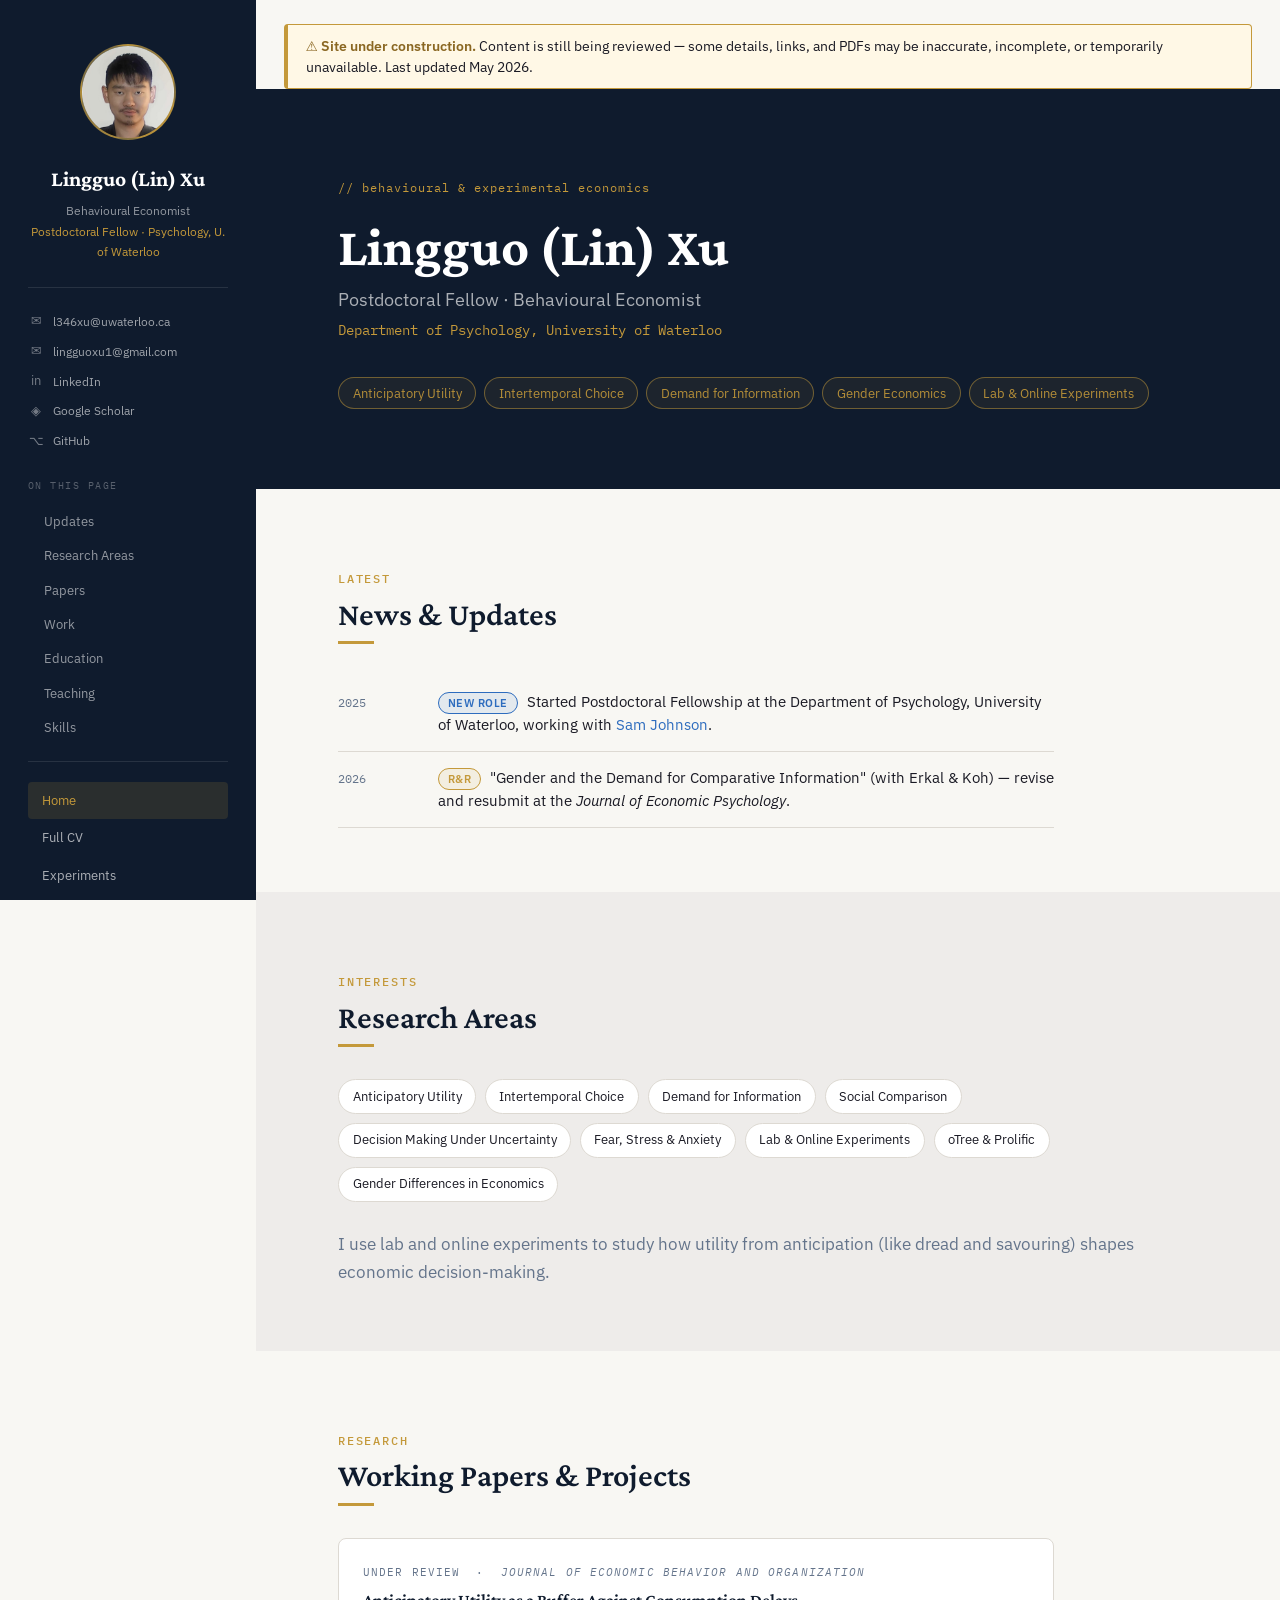
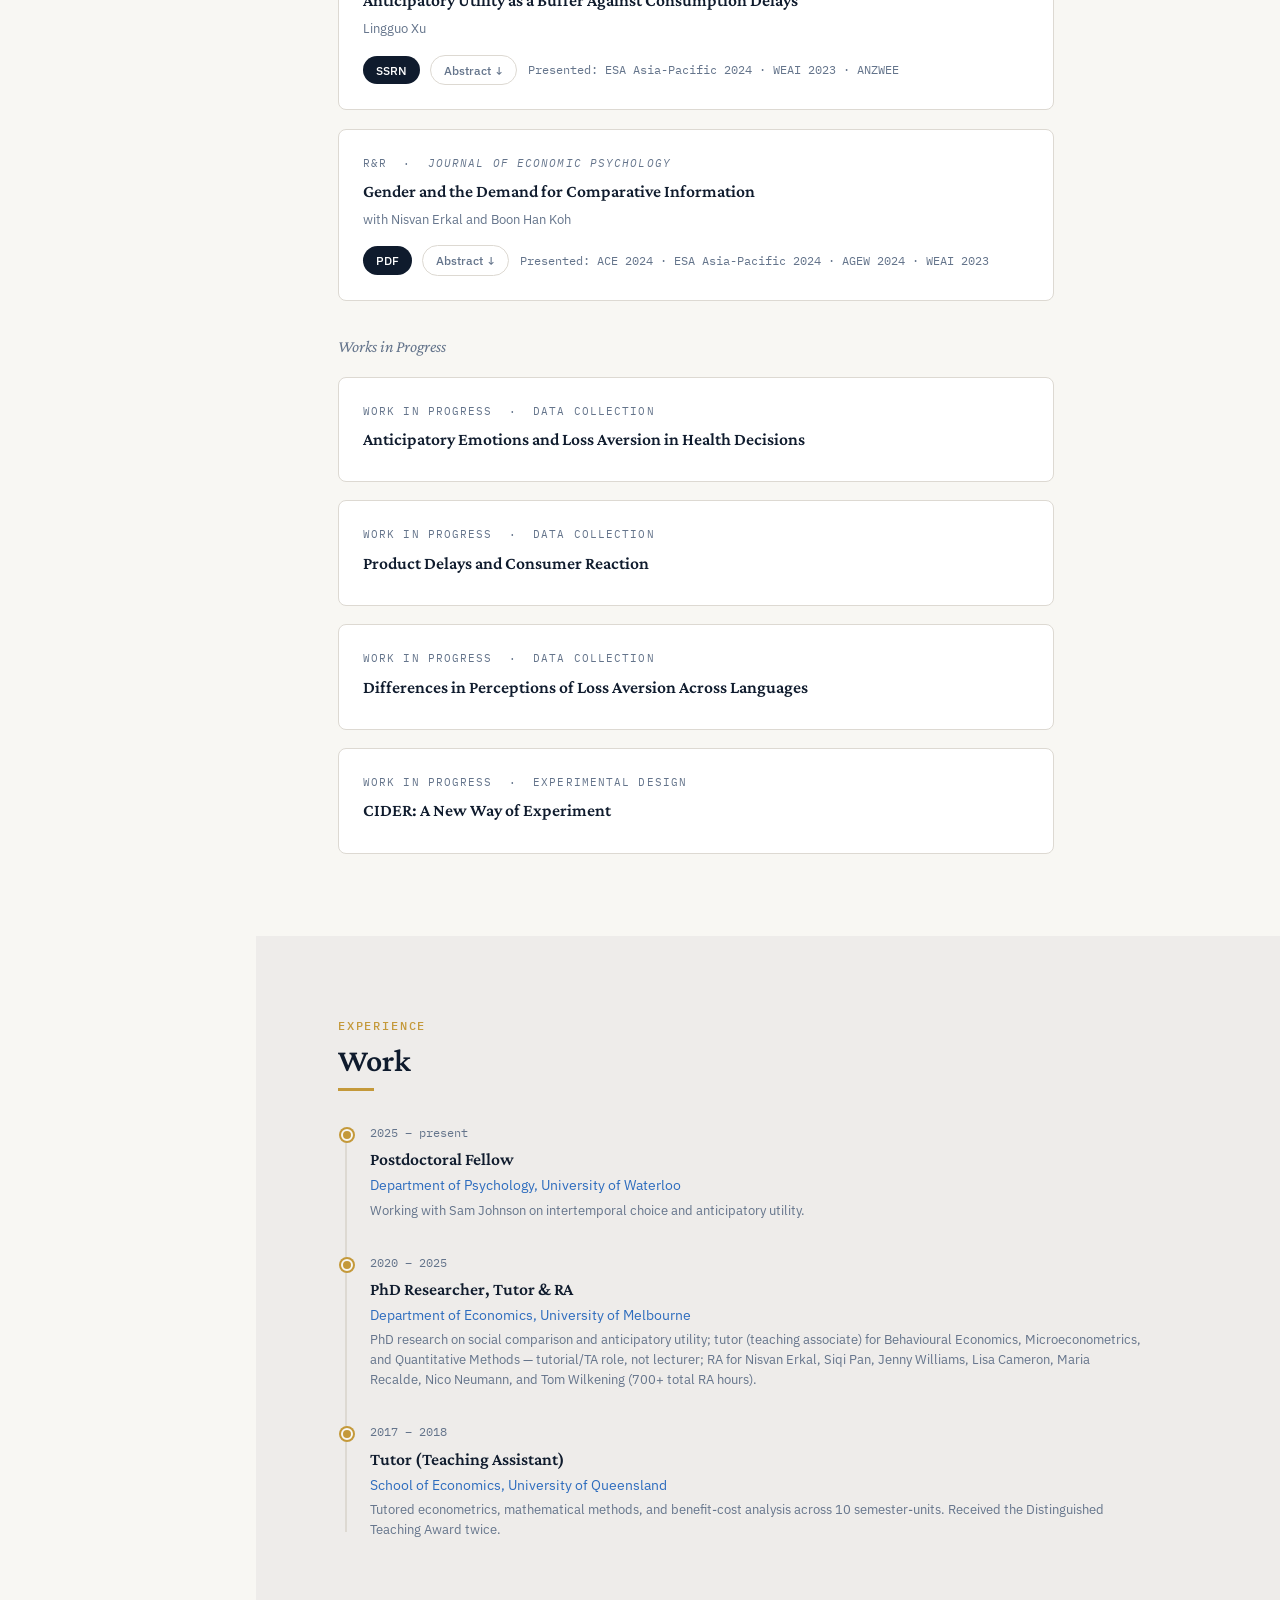
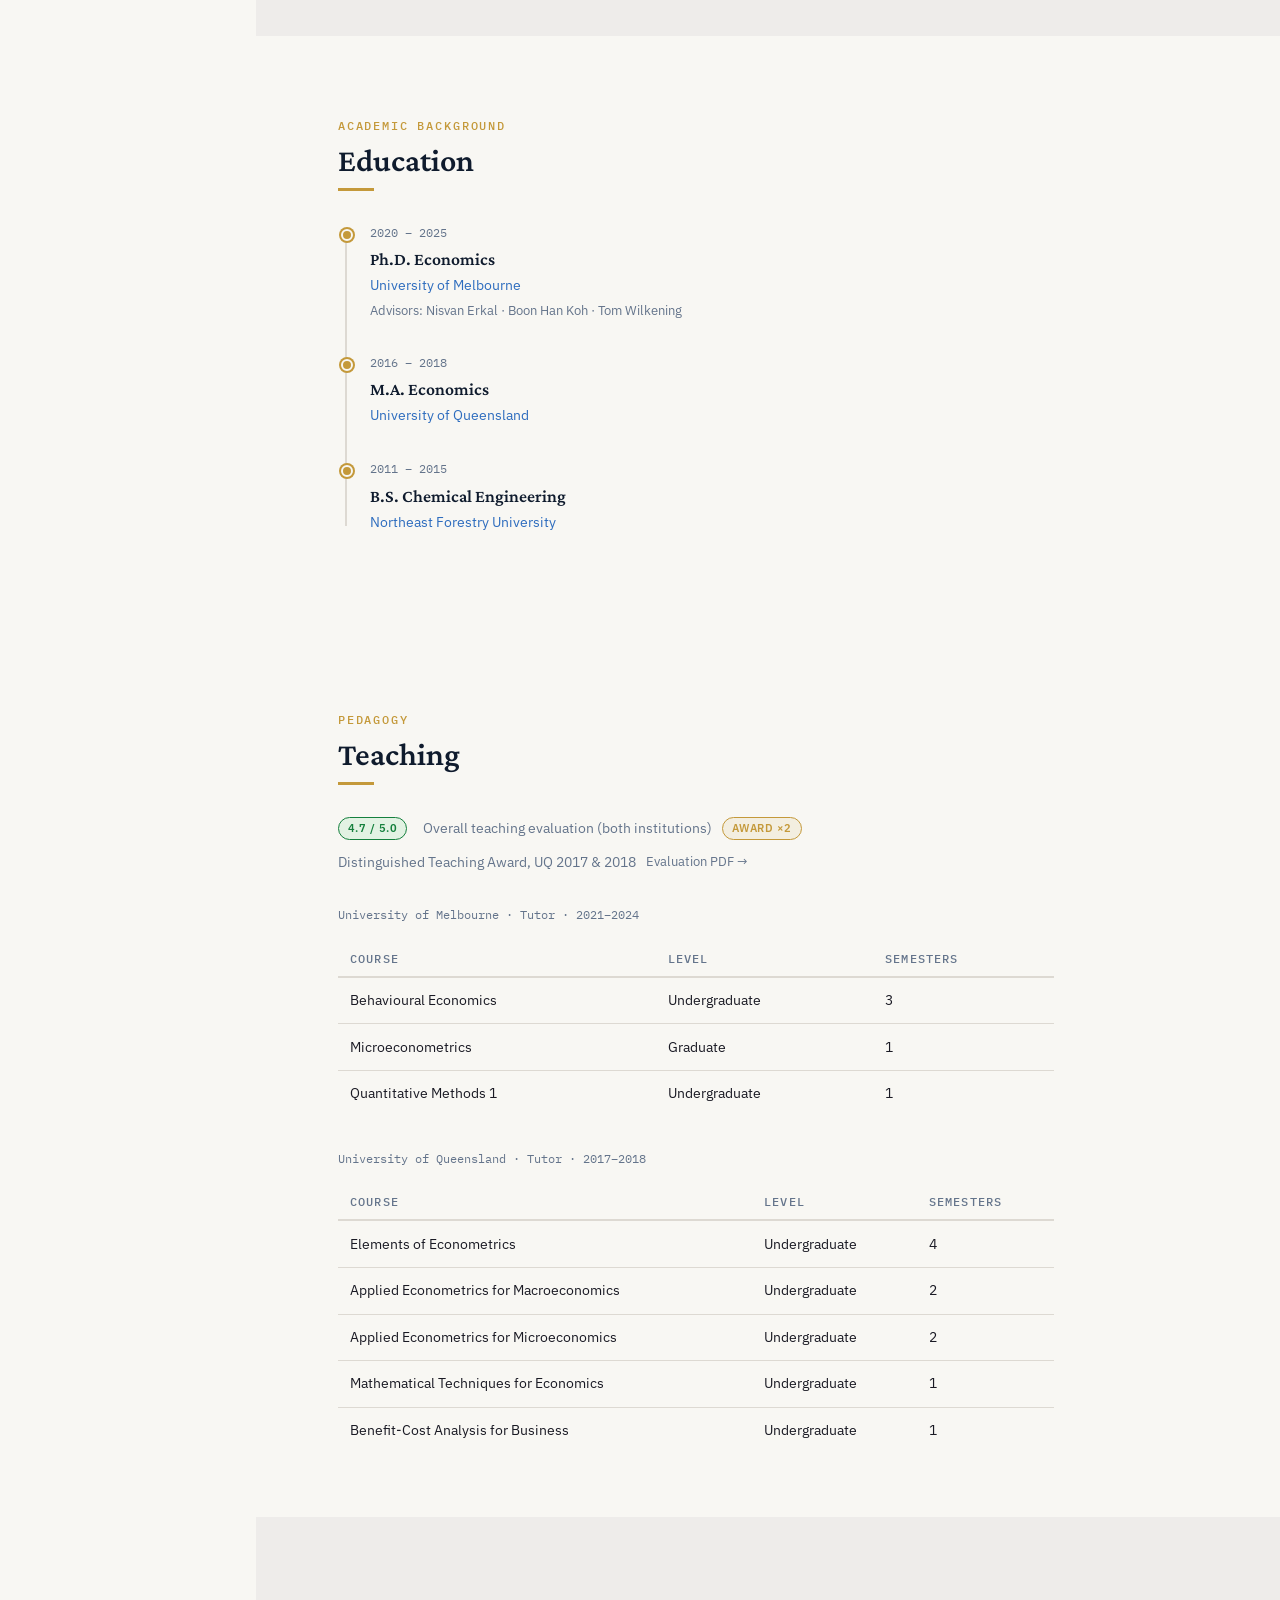
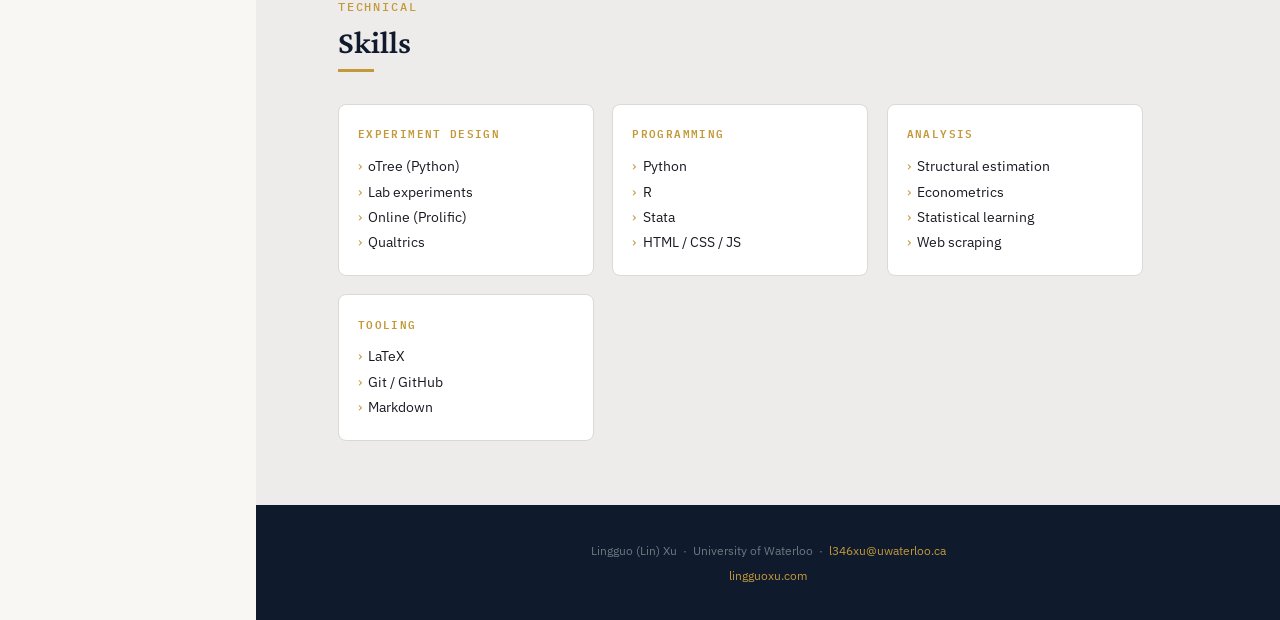
==== index.html @ 8d0b6793 "Add "Presented:" prefix to Gender paper venue list Matches the JMP paper-card formatting; before thi" ====
<!DOCTYPE html>
<html lang="en">
<head>
  <meta charset="UTF-8">
  <meta name="viewport" content="width=device-width, initial-scale=1.0">
  <title>Lingguo (Lin) Xu — Economist</title>
  <meta name="description" content="Lingguo (Lin) Xu — Postdoctoral Fellow in Psychology at the University of Waterloo. Behavioural and experimental economist studying anticipatory utility, intertemporal choice, and decision-making.">
  <link rel="canonical" href="https://www.lingguoxu.com/">
  <meta property="og:type" content="website">
  <meta property="og:title" content="Lingguo (Lin) Xu — Behavioural Economist">
  <meta property="og:description" content="Postdoctoral Fellow in Psychology at the University of Waterloo. Behavioural and experimental economist studying anticipatory utility, intertemporal choice, and decision-making.">
  <meta property="og:url" content="https://www.lingguoxu.com/">
  <meta name="twitter:card" content="summary">
  <link rel="preconnect" href="https://fonts.googleapis.com">
  <link rel="preconnect" href="https://fonts.gstatic.com" crossorigin>
  <link href="https://fonts.googleapis.com/css2?family=Crimson+Pro:ital,wght@0,300;0,400;0,600;0,700;1,400;1,600&family=IBM+Plex+Sans:wght@300;400;500;600&family=IBM+Plex+Mono:wght@400;500&display=swap" rel="stylesheet">
  <link rel="stylesheet" href="styles.css">
</head>
<body>
<div class="site-wrap">

  <!-- ══ SIDEBAR ══════════════════════════════════════════ -->
  <aside class="sidebar">
    <img class="profile-avatar" src="portrait.jpg" alt="Lingguo Xu portrait">
    <div class="sb-name">Lingguo (Lin) Xu</div>
    <div class="sb-role">Behavioural Economist</div>
    <div class="sb-inst">Postdoctoral Fellow · Psychology, U. of Waterloo</div>
    <hr class="sb-divider">

    <div class="sb-contact">
      <a href="mailto:l346xu@uwaterloo.ca">
        <span class="ic">✉</span> l346xu@uwaterloo.ca
      </a>
      <a href="mailto:lingguoxu1@gmail.com">
        <span class="ic">✉</span> lingguoxu1@gmail.com
      </a>
      <a href="https://www.linkedin.com/in/lingguo-xu-338341319/" target="_blank" rel="noopener">
        <span class="ic">in</span> LinkedIn
      </a>
      <a href="https://scholar.google.com/citations?user=tV9M6PUAAAAJ&amp;hl=en" target="_blank" rel="noopener">
        <span class="ic">◈</span> Google Scholar
      </a>
      <a href="https://github.com/LingguoXu" target="_blank" rel="noopener">
        <span class="ic">⌥</span> GitHub
      </a>
    </div>

    <div class="sb-nav-label">On this page</div>
    <ul class="sb-nav">
      <li><a href="#news">Updates</a></li>
      <li><a href="#research">Research Areas</a></li>
      <li><a href="#projects">Papers</a></li>
      <li><a href="#work">Work</a></li>
      <li><a href="#education">Education</a></li>
      <li><a href="#teaching">Teaching</a></li>
      <li><a href="#skills">Skills</a></li>
    </ul>

    <div class="sb-spacer"></div>

    <ul class="sb-pages">
      <li><a href="index.html" class="active">Home</a></li>
      <li><a href="cv.html">Full CV</a></li>
      <li><a href="experiments.html">Experiments</a></li>
    </ul>
  </aside>

  <!-- ══ MAIN ═════════════════════════════════════════════ -->
  <main class="main">

    <div class="construction-banner">
      <strong>⚠ Site under construction.</strong> Content is still being reviewed — some details, links, and PDFs may be inaccurate, incomplete, or temporarily unavailable. Last updated May 2026.
    </div>

    <!-- ── Hero ──────────────────────────────────────────── -->
    <section class="hero" id="hero">
      <p class="hero-eyebrow">// behavioural &amp; experimental economics</p>
      <h1>Lingguo (Lin) Xu</h1>
      <p class="hero-sub">Postdoctoral Fellow · Behavioural Economist</p>
      <p class="hero-inst">Department of Psychology, University of Waterloo</p>
      <div class="tag-row">
        <span class="tag">Anticipatory Utility</span>
        <span class="tag">Intertemporal Choice</span>
        <span class="tag">Demand for Information</span>
        <span class="tag">Gender Economics</span>
        <span class="tag">Lab &amp; Online Experiments</span>
      </div>
    </section>


    <!-- ── News ──────────────────────────────────────────── -->
    <section class="sec" id="news">
      <p class="sec-label">Latest</p>
      <h2 class="sec-heading">News &amp; Updates</h2>
      <ul class="news-list">
        <li class="news-item">
          <span class="news-date">2025</span>
          <span class="news-body">
            <span class="badge badge-blue">New role</span>
            Started Postdoctoral Fellowship at the Department of Psychology, University of Waterloo, working with <a href="https://uwaterloo.ca/psychology/profiles/sam-johnson" target="_blank" rel="noopener">Sam Johnson</a>.
          </span>
        </li>
        <li class="news-item">
          <span class="news-date">2026</span>
          <span class="news-body">
            <span class="badge badge-amber">R&amp;R</span>
            "Gender and the Demand for Comparative Information" (with Erkal &amp; Koh) — revise and resubmit at the <em>Journal of Economic Psychology</em>.
          </span>
        </li>
      </ul>
    </section>

    <!-- ── Research Areas ────────────────────────────────── -->
    <section class="sec alt-bg" id="research">
      <div class="sec-inner">
        <p class="sec-label">Interests</p>
        <h2 class="sec-heading">Research Areas</h2>
        <div class="rtags">
          <span class="rtag">Anticipatory Utility</span>
          <span class="rtag">Intertemporal Choice</span>
          <span class="rtag">Demand for Information</span>
          <span class="rtag">Social Comparison</span>
          <span class="rtag">Decision Making Under Uncertainty</span>
          <span class="rtag">Fear, Stress &amp; Anxiety</span>
          <span class="rtag">Lab &amp; Online Experiments</span>
          <span class="rtag">oTree &amp; Prolific</span>
          <span class="rtag">Gender Differences in Economics</span>
        </div>
        <p class="lead">
          I use lab and online experiments to study how utility from anticipation (like dread and savouring) shapes economic decision-making.
        </p>
      </div>
    </section>

    <!-- ── Papers ────────────────────────────────────────── -->
    <section class="sec" id="projects">
      <p class="sec-label">Research</p>
      <h2 class="sec-heading">Working Papers &amp; Projects</h2>

      <!-- Anticipatory Utility paper -->
      <div class="paper-card">
        <p class="paper-meta">Under review &nbsp;·&nbsp; <em>Journal of Economic Behavior and Organization</em></p>
        <h3 class="paper-title">Anticipatory Utility as a Buffer Against Consumption Delays</h3>
        <p class="paper-authors">Lingguo Xu</p>
        <div class="link-row">
          <a href="https://papers.ssrn.com/sol3/papers.cfm?abstract_id=5821582" target="_blank" rel="noopener" class="lnk lnk-pdf">SSRN</a>
          <a class="lnk lnk-ghost" onclick="toggleAbstract(this)" role="button" tabindex="0">Abstract ↓</a>
          <span class="muted mono" style="font-size:.72rem;">Presented: ESA Asia-Pacific 2024 · WEAI 2023 · ANZWEE</span>
        </div>
        <div class="paper-abstract">
          This paper examines anticipatory utility and its impact on delayed consumption. Conventional economic models typically assume that utility is experienced only at the moment of consumption, but certain experiences can evoke strong anticipatory feelings that shape utility well before the event occurs. Using a laboratory experiment, we investigate how exogenously imposed delays influence individuals' valuation of a "utility event" and whether utility derived from anticipation moderates this effect. Participants engage in a gold mining game, waiting for a gold nugget to be revealed, and are randomly assigned to either a delay or no-delay treatment. Anticipation is measured primarily through participants' willingness to pay for early information, with additional measures — the frequency of checking the mining status and self-reported excitement levels — as robustness checks. The results show that delays generally reduce the valuation of the gold nugget, but this effect is concentrated among low-anticipation individuals. High-anticipation participants exhibit little to no change in valuation, suggesting that anticipatory utility buffers against the negative effects of delays.
        </div>
      </div>

      <!-- Gender paper -->
      <div class="paper-card">
        <p class="paper-meta">R&amp;R &nbsp;·&nbsp; <em>Journal of Economic Psychology</em></p>
        <h3 class="paper-title">Gender and the Demand for Comparative Information</h3>
        <p class="paper-authors">with Nisvan Erkal and Boon Han Koh</p>
        <div class="link-row">
          <a href="#" class="lnk lnk-pdf">PDF</a>
          <a class="lnk lnk-ghost" onclick="toggleAbstract(this)" role="button" tabindex="0">Abstract ↓</a>
          <span class="muted mono" style="font-size:.72rem;">Presented: ACE 2024 · ESA Asia-Pacific 2024 · AGEW 2024 · WEAI 2023</span>
        </div>
        <div class="paper-abstract">
          Self-assessment is important for decision making in education and career choice. An important source of information in self-assessment is social comparison. While some individuals may use this type of information to learn about their comparative advantage and set goals for the future, others may avoid any such information altogether to preserve their ego and self-esteem. In this paper, we evaluate whether men and women differ in their demand for social comparison information in two different environments — where such information may either have or not have instrumental value. When comparative information is non-instrumental, we find that women, especially those who believe themselves to be average performers, avoid upward comparative information. In contrast, when faced with the prospect of doing the task again, women are more likely to seek upward comparative information than men, driven by those who believe themselves to be average performers.
        </div>
      </div>

      <p class="wip-section">Works in Progress</p>

      <div class="paper-card">
        <p class="paper-meta">Work in Progress &nbsp;·&nbsp; Data collection</p>
        <h3 class="paper-title">Anticipatory Emotions and Loss Aversion in Health Decisions</h3>
      </div>

      <div class="paper-card">
        <p class="paper-meta">Work in Progress &nbsp;·&nbsp; Data collection</p>
        <h3 class="paper-title">Product Delays and Consumer Reaction</h3>
      </div>

      <div class="paper-card">
        <p class="paper-meta">Work in Progress &nbsp;·&nbsp; Data collection</p>
        <h3 class="paper-title">Differences in Perceptions of Loss Aversion Across Languages</h3>
      </div>

      <div class="paper-card">
        <p class="paper-meta">Work in Progress &nbsp;·&nbsp; Experimental design</p>
        <h3 class="paper-title">CIDER: A New Way of Experiment</h3>
      </div>
    </section>

    <!-- ── Work ──────────────────────────────────────────── -->
    <section class="sec alt-bg" id="work">
      <div class="sec-inner">
        <p class="sec-label">Experience</p>
        <h2 class="sec-heading">Work</h2>
        <div class="timeline">
          <div class="tl-item">
            <p class="tl-year">2025 – present</p>
            <p class="tl-title">Postdoctoral Fellow</p>
            <p class="tl-org">Department of Psychology, University of Waterloo</p>
            <p class="tl-detail">Working with Sam Johnson on intertemporal choice and anticipatory utility.</p>
          </div>
          <div class="tl-item">
            <p class="tl-year">2020 – 2025</p>
            <p class="tl-title">PhD Researcher, Tutor &amp; RA</p>
            <p class="tl-org">Department of Economics, University of Melbourne</p>
            <p class="tl-detail">PhD research on social comparison and anticipatory utility; tutor (teaching associate) for Behavioural Economics, Microeconometrics, and Quantitative Methods — tutorial/TA role, not lecturer; RA for Nisvan Erkal, Siqi Pan, Jenny Williams, Lisa Cameron, Maria Recalde, Nico Neumann, and Tom Wilkening (700+ total RA hours).</p>
          </div>
          <div class="tl-item">
            <p class="tl-year">2017 – 2018</p>
            <p class="tl-title">Tutor (Teaching Assistant)</p>
            <p class="tl-org">School of Economics, University of Queensland</p>
            <p class="tl-detail">Tutored econometrics, mathematical methods, and benefit-cost analysis across 10 semester-units. Received the Distinguished Teaching Award twice.</p>
          </div>
        </div>
      </div>
    </section>

    <!-- ── Education ─────────────────────────────────────── -->
    <section class="sec" id="education">
      <p class="sec-label">Academic Background</p>
      <h2 class="sec-heading">Education</h2>
      <div class="timeline">
        <div class="tl-item">
          <p class="tl-year">2020 – 2025</p>
          <p class="tl-title">Ph.D. Economics</p>
          <p class="tl-org">University of Melbourne</p>
          <p class="tl-detail">Advisors: Nisvan Erkal · Boon Han Koh · Tom Wilkening</p>
        </div>
        <div class="tl-item">
          <p class="tl-year">2016 – 2018</p>
          <p class="tl-title">M.A. Economics</p>
          <p class="tl-org">University of Queensland</p>
        </div>
        <div class="tl-item">
          <p class="tl-year">2011 – 2015</p>
          <p class="tl-title">B.S. Chemical Engineering</p>
          <p class="tl-org">Northeast Forestry University</p>
        </div>
      </div>
    </section>

    <!-- ── Teaching ───────────────────────────────────────── -->
    <section class="sec" id="teaching">
      <p class="sec-label">Pedagogy</p>
      <h2 class="sec-heading">Teaching</h2>

      <div class="link-row mb2">
        <span class="badge badge-green">4.7 / 5.0</span>
        <span class="muted" style="font-size:.85rem;">Overall teaching evaluation (both institutions)</span>
        <span class="badge badge-amber">Award ×2</span>
        <span class="muted" style="font-size:.85rem;">Distinguished Teaching Award, UQ 2017 &amp; 2018</span>
        <a href="cv.html#teaching" class="muted" style="font-size:.82rem;">Evaluation PDF →</a>
      </div>

      <p class="t-sub-head">University of Melbourne · Tutor · 2021–2024</p>
      <table class="t-table mb2">
        <thead>
          <tr><th>Course</th><th>Level</th><th>Semesters</th></tr>
        </thead>
        <tbody>
          <tr><td>Behavioural Economics</td><td>Undergraduate</td><td>3</td></tr>
          <tr><td>Microeconometrics</td><td>Graduate</td><td>1</td></tr>
          <tr><td>Quantitative Methods 1</td><td>Undergraduate</td><td>1</td></tr>
        </tbody>
      </table>

      <p class="t-sub-head">University of Queensland · Tutor · 2017–2018</p>
      <table class="t-table">
        <thead>
          <tr><th>Course</th><th>Level</th><th>Semesters</th></tr>
        </thead>
        <tbody>
          <tr><td>Elements of Econometrics</td><td>Undergraduate</td><td>4</td></tr>
          <tr><td>Applied Econometrics for Macroeconomics</td><td>Undergraduate</td><td>2</td></tr>
          <tr><td>Applied Econometrics for Microeconomics</td><td>Undergraduate</td><td>2</td></tr>
          <tr><td>Mathematical Techniques for Economics</td><td>Undergraduate</td><td>1</td></tr>
          <tr><td>Benefit-Cost Analysis for Business</td><td>Undergraduate</td><td>1</td></tr>
        </tbody>
      </table>
    </section>

    <!-- ── Skills ────────────────────────────────────────── -->
    <section class="sec alt-bg" id="skills">
      <div class="sec-inner">
        <p class="sec-label">Technical</p>
        <h2 class="sec-heading">Skills</h2>
        <div class="skills-grid">
          <div class="skill-box">
            <p class="skill-box-label">Experiment Design</p>
            <ul class="skill-list">
              <li>oTree (Python)</li>
              <li>Lab experiments</li>
              <li>Online (Prolific)</li>
              <li>Qualtrics</li>
            </ul>
          </div>
          <div class="skill-box">
            <p class="skill-box-label">Programming</p>
            <ul class="skill-list">
              <li>Python</li>
              <li>R</li>
              <li>Stata</li>
              <li>HTML / CSS / JS</li>
            </ul>
          </div>
          <div class="skill-box">
            <p class="skill-box-label">Analysis</p>
            <ul class="skill-list">
              <li>Structural estimation</li>
              <li>Econometrics</li>
              <li>Statistical learning</li>
              <li>Web scraping</li>
            </ul>
          </div>
          <div class="skill-box">
            <p class="skill-box-label">Tooling</p>
            <ul class="skill-list">
              <li>LaTeX</li>
              <li>Git / GitHub</li>
              <li>Markdown</li>
            </ul>
          </div>
        </div>
      </div>
    </section>

  </main>
</div>

<!-- ── Footer ─────────────────────────────────────────────── -->
<footer class="site-footer">
  <p>Lingguo (Lin) Xu &nbsp;·&nbsp; University of Waterloo &nbsp;·&nbsp;
     <a href="mailto:l346xu@uwaterloo.ca">l346xu@uwaterloo.ca</a></p>
  <p style="margin-top:.35rem;font-size:.72rem;">
    <a href="https://www.lingguoxu.com">lingguoxu.com</a>
  </p>
</footer>

<script>
function toggleAbstract(el) {
  var card = el.closest('.paper-card');
  var abs  = card.querySelector('.paper-abstract');
  var open = abs.classList.toggle('open');
  el.textContent = open ? 'Abstract ↑' : 'Abstract ↓';
}

/* Highlight active sidebar link on scroll */
(function() {
  var sections = document.querySelectorAll('[id]');
  var navLinks  = document.querySelectorAll('.sb-nav a');
  var io = new IntersectionObserver(function(entries) {
    entries.forEach(function(e) {
      if (e.isIntersecting) {
        navLinks.forEach(function(l) {
          l.classList.toggle('active', l.getAttribute('href') === '#' + e.target.id);
        });
      }
    });
  }, { rootMargin: '-30% 0px -60% 0px' });
  sections.forEach(function(s) { io.observe(s); });
})();
</script>
</body>
</html>
---- styles.css ----
/* =========================================================
   Lingguo (Lin) Xu — Academic Website
   ========================================================= */

:root {
  --dark:    #0f1b2d;
  --dark2:   #1a2e4a;
  --accent:  #c4993a;
  --blue:    #2d6cbe;
  --bg:      #f8f7f3;
  --bg2:     #eeecea;
  --text:    #1a1a24;
  --muted:   #64748b;
  --border:  #ddd9d2;
  --card:    #ffffff;
  --font-serif: 'Crimson Pro', Georgia, 'Times New Roman', serif;
  --font-sans:  'IBM Plex Sans', system-ui, -apple-system, sans-serif;
  --font-mono:  'IBM Plex Mono', 'Courier New', monospace;
  --sidebar: 20vw;
}

*, *::before, *::after { box-sizing: border-box; margin: 0; padding: 0; }

html { scroll-behavior: smooth; font-size: 16px; }

body {
  background: var(--bg);
  color: var(--text);
  font-family: var(--font-sans);
  line-height: 1.65;
  -webkit-font-smoothing: antialiased;
}

a { color: var(--blue); text-decoration: none; }
a:hover { text-decoration: underline; }

h1, h2, h3, h4 { font-family: var(--font-serif); line-height: 1.2; }
h1 { font-size: 3rem; font-weight: 700; }
h2 { font-size: 1.9rem; font-weight: 600; }
h3 { font-size: 1.25rem; font-weight: 600; }
h4 { font-size: 1.05rem; font-weight: 600; }

/* ── Layout ─────────────────────────────────────────────── */
.site-wrap { display: flex; min-height: 100vh; }

/* ── Sidebar ─────────────────────────────────────────────── */
.sidebar {
  width: var(--sidebar);
  background: var(--dark);
  color: #fff;
  position: fixed;
  top: 0; left: 0;
  height: 100vh;
  overflow-y: auto;
  padding: 2.75rem 1.75rem 2rem;
  display: flex;
  flex-direction: column;
  z-index: 200;
}

.sidebar::-webkit-scrollbar { width: 4px; }
.sidebar::-webkit-scrollbar-thumb { background: rgba(255,255,255,.15); border-radius: 2px; }

/* ── Construction banner ───────────────────────────────── */
.construction-banner {
  background: #fff8e6;
  border: 1px solid var(--accent);
  border-left: 4px solid var(--accent);
  border-radius: 4px;
  color: var(--text);
  font-size: .85rem;
  padding: .7rem 1.1rem;
  margin: 1.5rem 1.75rem 0;
  font-family: var(--font-sans);
  line-height: 1.5;
}
.construction-banner strong {
  color: #8a6722;
  font-weight: 600;
}

.profile-avatar {
  width: 96px; height: 96px;
  border-radius: 50%;
  background: linear-gradient(135deg, var(--dark2) 0%, var(--accent) 100%);
  border: 2px solid rgba(196,153,58,.5);
  margin: 0 auto 1.4rem;
  display: flex; align-items: center; justify-content: center;
  font-family: var(--font-serif);
  font-size: 2.2rem; font-weight: 700;
  color: #fff; letter-spacing: -.02em;
  object-fit: cover;
  display: block;
}

.sb-name {
  font-family: var(--font-serif);
  font-size: 1.35rem; font-weight: 700;
  text-align: center; color: #fff;
  margin-bottom: .25rem;
}
.sb-role {
  font-size: .78rem; color: rgba(255,255,255,.55);
  text-align: center; line-height: 1.4; margin-bottom: .15rem;
}
.sb-inst {
  font-size: .75rem; color: var(--accent);
  text-align: center; margin-bottom: 1.6rem;
}

.sb-divider {
  border: none; border-top: 1px solid rgba(255,255,255,.1);
  margin: 0 0 1.4rem;
}

.sb-contact { display: flex; flex-direction: column; gap: .55rem; margin-bottom: 1.6rem; }
.sb-contact a {
  color: rgba(255,255,255,.6); font-size: .78rem;
  display: flex; align-items: center; gap: .55rem;
  transition: color .2s;
}
.sb-contact a:hover { color: var(--accent); text-decoration: none; }
.sb-contact .ic {
  width: 16px; text-align: center;
  opacity: .7; font-size: .8rem;
}

.sb-nav-label {
  font-size: .65rem; text-transform: uppercase;
  letter-spacing: .14em; color: rgba(255,255,255,.3);
  font-family: var(--font-mono);
  margin-bottom: .65rem;
}

.sb-nav { list-style: none; }
.sb-nav li a {
  display: block;
  padding: .4rem 0 .4rem .85rem;
  color: rgba(255,255,255,.55);
  font-size: .82rem;
  border-left: 2px solid transparent;
  transition: color .18s, border-color .18s;
}
.sb-nav li a:hover,
.sb-nav li a.active {
  color: #fff;
  border-left-color: var(--accent);
  text-decoration: none;
}

.sb-spacer { flex: 1; }

.sb-pages {
  list-style: none;
  border-top: 1px solid rgba(255,255,255,.1);
  padding-top: 1.2rem;
  margin-top: 1rem;
}
.sb-pages li a {
  display: block;
  padding: .5rem .85rem;
  color: rgba(255,255,255,.65);
  font-size: .82rem;
  border-radius: 4px;
  transition: background .18s, color .18s;
}
.sb-pages li a:hover,
.sb-pages li a.active {
  background: rgba(196,153,58,.15);
  color: var(--accent);
  text-decoration: none;
}

/* ── Main content ────────────────────────────────────────── */
.main { margin-left: var(--sidebar); flex: 1; }

/* ── Section base ────────────────────────────────────────── */
.sec {
  padding: 5rem 8% 4rem;
  max-width: 880px;
}

.sec.alt-bg {
  background: var(--bg2);
  max-width: none;
  padding-right: 0;
}
.sec.alt-bg .sec-inner { max-width: 880px; padding-right: 8%; }

.sec-label {
  font-family: var(--font-mono);
  font-size: .72rem;
  text-transform: uppercase;
  letter-spacing: .16em;
  color: var(--accent);
  font-weight: 500;
  margin-bottom: .4rem;
}

.sec-heading {
  font-family: var(--font-serif);
  font-size: 2rem;
  color: var(--dark);
  margin-bottom: 2rem;
}
.sec-heading::after {
  content: '';
  display: block;
  width: 36px; height: 3px;
  background: var(--accent);
  margin-top: .5rem;
}

/* ── Hero ────────────────────────────────────────────────── */
.hero {
  background: var(--dark);
  padding: 5.5rem 8% 5rem;
  max-width: none;
}

.hero-eyebrow {
  font-family: var(--font-mono);
  font-size: .78rem;
  color: var(--accent);
  letter-spacing: .08em;
  margin-bottom: 1rem;
}

.hero h1 { color: #fff; font-size: 3.4rem; margin-bottom: .4rem; }
.hero-sub { color: rgba(255,255,255,.65); font-size: 1.1rem; margin-bottom: .25rem; }
.hero-inst {
  font-family: var(--font-mono);
  font-size: .9rem;
  color: var(--accent);
  margin-bottom: 2.2rem;
}

.tag-row { display: flex; flex-wrap: wrap; gap: .5rem; }
.tag {
  display: inline-block;
  border: 1px solid rgba(196,153,58,.5);
  background: rgba(196,153,58,.08);
  color: rgba(196,153,58,.9);
  padding: .28rem .85rem;
  border-radius: 2rem;
  font-size: .8rem;
}

/* ── News ────────────────────────────────────────────────── */
.news-list { list-style: none; }
.news-item {
  display: flex; gap: 1.5rem;
  padding: .9rem 0;
  border-bottom: 1px solid var(--border);
  align-items: flex-start;
}
.news-date {
  flex-shrink: 0; width: 76px;
  font-family: var(--font-mono); font-size: .72rem;
  color: var(--muted); padding-top: .15rem;
}
.news-body { font-size: .92rem; line-height: 1.55; }

.badge {
  display: inline-block;
  padding: .12rem .55rem;
  border-radius: 2rem;
  font-size: .67rem;
  font-weight: 600;
  text-transform: uppercase;
  letter-spacing: .05em;
  vertical-align: middle;
  margin-right: .3rem;
}
.badge-green  { background: rgba(34,197,94,.1); color: #15803d; border: 1px solid #15803d; }
.badge-amber  { background: rgba(196,153,58,.1); color: var(--accent); border: 1px solid var(--accent); }
.badge-blue   { background: rgba(45,108,190,.1); color: var(--blue); border: 1px solid var(--blue); }

/* ── Timeline ────────────────────────────────────────────── */
.timeline { position: relative; padding-left: 2rem; }
.timeline::before {
  content: ''; position: absolute;
  left: 7px; top: 8px; bottom: 8px;
  width: 2px; background: var(--border);
}
.tl-item { position: relative; margin-bottom: 2rem; }
.tl-item::before {
  content: ''; position: absolute;
  left: -1.78rem; top: 6px;
  width: 12px; height: 12px;
  border-radius: 50%;
  background: var(--accent);
  border: 2px solid var(--bg);
  box-shadow: 0 0 0 2px var(--accent);
}
.tl-year {
  font-family: var(--font-mono); font-size: .73rem;
  color: var(--muted); margin-bottom: .2rem;
}
.tl-title {
  font-family: var(--font-serif); font-size: 1.1rem;
  font-weight: 600; color: var(--dark);
}
.tl-org { font-size: .88rem; color: var(--blue); }
.tl-detail { font-size: .83rem; color: var(--muted); margin-top: .2rem; line-height: 1.5; }

/* ── Research tags ───────────────────────────────────────── */
.rtags { display: flex; flex-wrap: wrap; gap: .55rem; margin-bottom: 1.75rem; }
.rtag {
  background: var(--card);
  border: 1px solid var(--border);
  color: var(--text);
  padding: .35rem .85rem;
  border-radius: 2rem;
  font-size: .83rem;
  cursor: default;
  transition: border-color .2s, color .2s;
}
.rtag:hover { border-color: var(--accent); color: var(--accent); }

/* ── Paper cards ─────────────────────────────────────────── */
.paper-card {
  background: var(--card);
  border: 1px solid var(--border);
  border-radius: 8px;
  padding: 1.5rem;
  margin-bottom: 1.15rem;
  transition: box-shadow .22s, transform .22s;
}
.paper-card:hover {
  box-shadow: 0 4px 24px rgba(0,0,0,.08);
  transform: translateY(-1px);
}
.paper-meta {
  font-family: var(--font-mono); font-size: .69rem;
  text-transform: uppercase; letter-spacing: .1em;
  color: var(--muted); margin-bottom: .5rem;
}
.paper-title {
  font-family: var(--font-serif); font-size: 1.1rem;
  font-weight: 600; color: var(--dark);
  line-height: 1.3; margin-bottom: .4rem;
}
.paper-authors { font-size: .83rem; color: var(--muted); margin-bottom: .9rem; }

.paper-abstract {
  display: none;
  font-size: .875rem; color: var(--muted);
  line-height: 1.65; margin-top: .9rem;
  padding-top: .9rem;
  border-top: 1px solid var(--border);
}
.paper-abstract.open { display: block; }

.link-row { display: flex; flex-wrap: wrap; gap: .65rem; align-items: center; }
.lnk {
  font-size: .78rem; font-weight: 500;
  padding: .25rem .8rem;
  border-radius: 2rem;
  transition: all .2s;
  cursor: pointer;
  display: inline-block;
}
.lnk-pdf {
  background: var(--dark); color: #fff;
}
.lnk-pdf:hover { background: var(--blue); text-decoration: none; color: #fff; }
.lnk-ghost {
  background: transparent;
  border: 1px solid var(--border);
  color: var(--muted);
}
.lnk-ghost:hover { border-color: var(--accent); color: var(--accent); text-decoration: none; }

/* ── Teaching table ──────────────────────────────────────── */
.t-table { width: 100%; border-collapse: collapse; }
.t-table th {
  text-align: left; font-size: .72rem;
  text-transform: uppercase; letter-spacing: .1em;
  color: var(--muted); font-family: var(--font-mono);
  border-bottom: 2px solid var(--border);
  padding: .5rem .75rem; font-weight: 500;
}
.t-table td {
  padding: .7rem .75rem;
  border-bottom: 1px solid var(--border);
  font-size: .88rem; vertical-align: top;
}
.t-table tr:last-child td { border-bottom: none; }
.t-sub-head {
  font-family: var(--font-mono); font-size: .75rem;
  color: var(--muted); margin: 2rem 0 1rem;
}

/* ── Skills ──────────────────────────────────────────────── */
.skills-grid {
  display: grid;
  grid-template-columns: repeat(auto-fill, minmax(195px, 1fr));
  gap: 1.15rem;
}
.skill-box {
  background: var(--card);
  border: 1px solid var(--border);
  border-radius: 8px; padding: 1.2rem;
}
.skill-box-label {
  font-size: .7rem; text-transform: uppercase;
  letter-spacing: .12em; color: var(--accent);
  font-weight: 600; margin-bottom: .7rem;
  font-family: var(--font-mono);
}
.skill-list {
  list-style: none; font-size: .86rem;
  color: var(--text); line-height: 1.85;
}
.skill-list li::before {
  content: '›'; margin-right: .4rem; color: var(--accent);
}

/* ── Stat grid ───────────────────────────────────────────── */
.stat-grid {
  display: grid;
  grid-template-columns: repeat(4, 1fr);
  gap: 1rem; margin-bottom: 2.25rem;
}
.stat-box {
  background: var(--card); border: 1px solid var(--border);
  border-radius: 8px; padding: 1.35rem;
  text-align: center;
}
.stat-num {
  font-family: var(--font-serif); font-size: 2.4rem;
  font-weight: 700; color: var(--dark); line-height: 1;
  margin-bottom: .3rem;
}
.stat-label {
  font-size: .72rem; color: var(--muted);
  text-transform: uppercase; letter-spacing: .1em;
}

/* ── Buttons ─────────────────────────────────────────────── */
.btn {
  display: inline-block;
  padding: .7rem 1.85rem;
  border-radius: 4px; font-size: .9rem;
  font-weight: 600; font-family: var(--font-sans);
  transition: all .2s; cursor: pointer;
}
.btn-dark  { background: var(--dark); color: #fff; }
.btn-dark:hover { background: var(--blue); text-decoration: none; color: #fff; }
.btn-outline {
  background: transparent;
  border: 2px solid var(--dark); color: var(--dark);
}
.btn-outline:hover { background: var(--dark); color: #fff; text-decoration: none; }

.btn-row { display: flex; gap: 1rem; flex-wrap: wrap; }

/* ── Experiment card ─────────────────────────────────────── */
.exp-card {
  background: var(--card);
  border: 1px solid var(--border);
  border-radius: 8px; padding: 1.6rem;
  margin-bottom: 1.25rem;
}
.exp-header { display: flex; justify-content: space-between; align-items: flex-start; margin-bottom: .4rem; }
.exp-meta { font-family: var(--font-mono); font-size: .7rem; color: var(--muted); text-transform: uppercase; letter-spacing: .1em; }
.exp-title { font-family: var(--font-serif); font-size: 1.2rem; font-weight: 600; color: var(--dark); margin-bottom: .9rem; }
.exp-desc { font-size: .9rem; color: var(--muted); line-height: 1.65; margin-bottom: 1rem; }
.exp-tech {
  font-family: var(--font-mono); font-size: .76rem;
  color: var(--muted); background: var(--bg2);
  padding: .65rem 1rem; border-radius: 4px;
  margin-bottom: 1rem; line-height: 1.8;
}

/* ── CV page ─────────────────────────────────────────────── */
.cv-doc {
  background: var(--card);
  border: 1px solid var(--border);
  border-radius: 8px;
  padding: 3.5rem 4rem;
  max-width: 780px;
  box-shadow: 0 2px 20px rgba(0,0,0,.06);
}
.cv-name {
  font-family: var(--font-serif);
  font-size: 2.5rem; font-weight: 700;
  color: var(--dark); margin-bottom: .2rem;
}
.cv-subtitle { font-size: .95rem; color: var(--muted); margin-bottom: .5rem; }
.cv-contact-row {
  display: flex; flex-wrap: wrap; gap: 1.2rem;
  font-size: .83rem; color: var(--muted);
  margin-bottom: 1.5rem;
  padding-bottom: 1.5rem;
  border-bottom: 2px solid var(--dark);
  font-family: var(--font-mono);
}
.cv-contact-row a { color: var(--blue); }
.cv-sec { margin-bottom: 2.25rem; }
.cv-sec-title {
  font-family: var(--font-serif); font-size: 1.15rem;
  font-weight: 700; color: var(--dark);
  border-bottom: 1px solid var(--border);
  padding-bottom: .35rem; margin-bottom: 1rem;
  text-transform: uppercase; letter-spacing: .04em;
  font-size: 1rem;
}
.cv-entry { margin-bottom: 1.1rem; }
.cv-entry-header { display: flex; justify-content: space-between; align-items: flex-start; }
.cv-entry-title { font-weight: 600; font-size: .93rem; }
.cv-entry-year { font-family: var(--font-mono); font-size: .78rem; color: var(--muted); flex-shrink: 0; margin-left: 1rem; }
.cv-entry-org { color: var(--blue); font-size: .88rem; }
.cv-entry-detail { font-size: .83rem; color: var(--muted); margin-top: .15rem; line-height: 1.5; }

/* ── Footer ──────────────────────────────────────────────── */
.site-footer {
  margin-left: var(--sidebar);
  background: var(--dark);
  color: rgba(255,255,255,.4);
  text-align: center;
  padding: 2.2rem 2rem;
  font-size: .78rem;
}
.site-footer a { color: var(--accent); }

/* ── Responsive ──────────────────────────────────────────── */
@media (max-width: 900px) {
  .stat-grid { grid-template-columns: 1fr 1fr; }
}

@media (max-width: 768px) {
  :root { --sidebar: 0px; }

  .sidebar {
    width: 100%; height: auto;
    position: static;
    padding: 2rem 1.5rem 1.5rem;
  }
  .site-wrap { flex-direction: column; }
  .main { margin-left: 0; }
  .site-footer { margin-left: 0; }

  .hero h1 { font-size: 2.2rem; }
  .sec { padding: 3rem 6% 2.5rem; }
  .cv-doc { padding: 2rem 1.5rem; }
  .stat-grid { grid-template-columns: 1fr 1fr; }
  .skills-grid { grid-template-columns: 1fr 1fr; }
}

/* ── Utilities ───────────────────────────────────────────── */
.mono { font-family: var(--font-mono); }
.muted { color: var(--muted); }
.mt1 { margin-top: 1rem; }
.mt2 { margin-top: 2rem; }
.mb1 { margin-bottom: 1rem; }
.mb2 { margin-bottom: 2rem; }
.lead { font-size: 1.05rem; color: var(--muted); line-height: 1.7; }
.wip-section { font-family: var(--font-serif); font-size: 1.05rem; color: var(--muted); margin: 2rem 0 1rem; font-style: italic; }
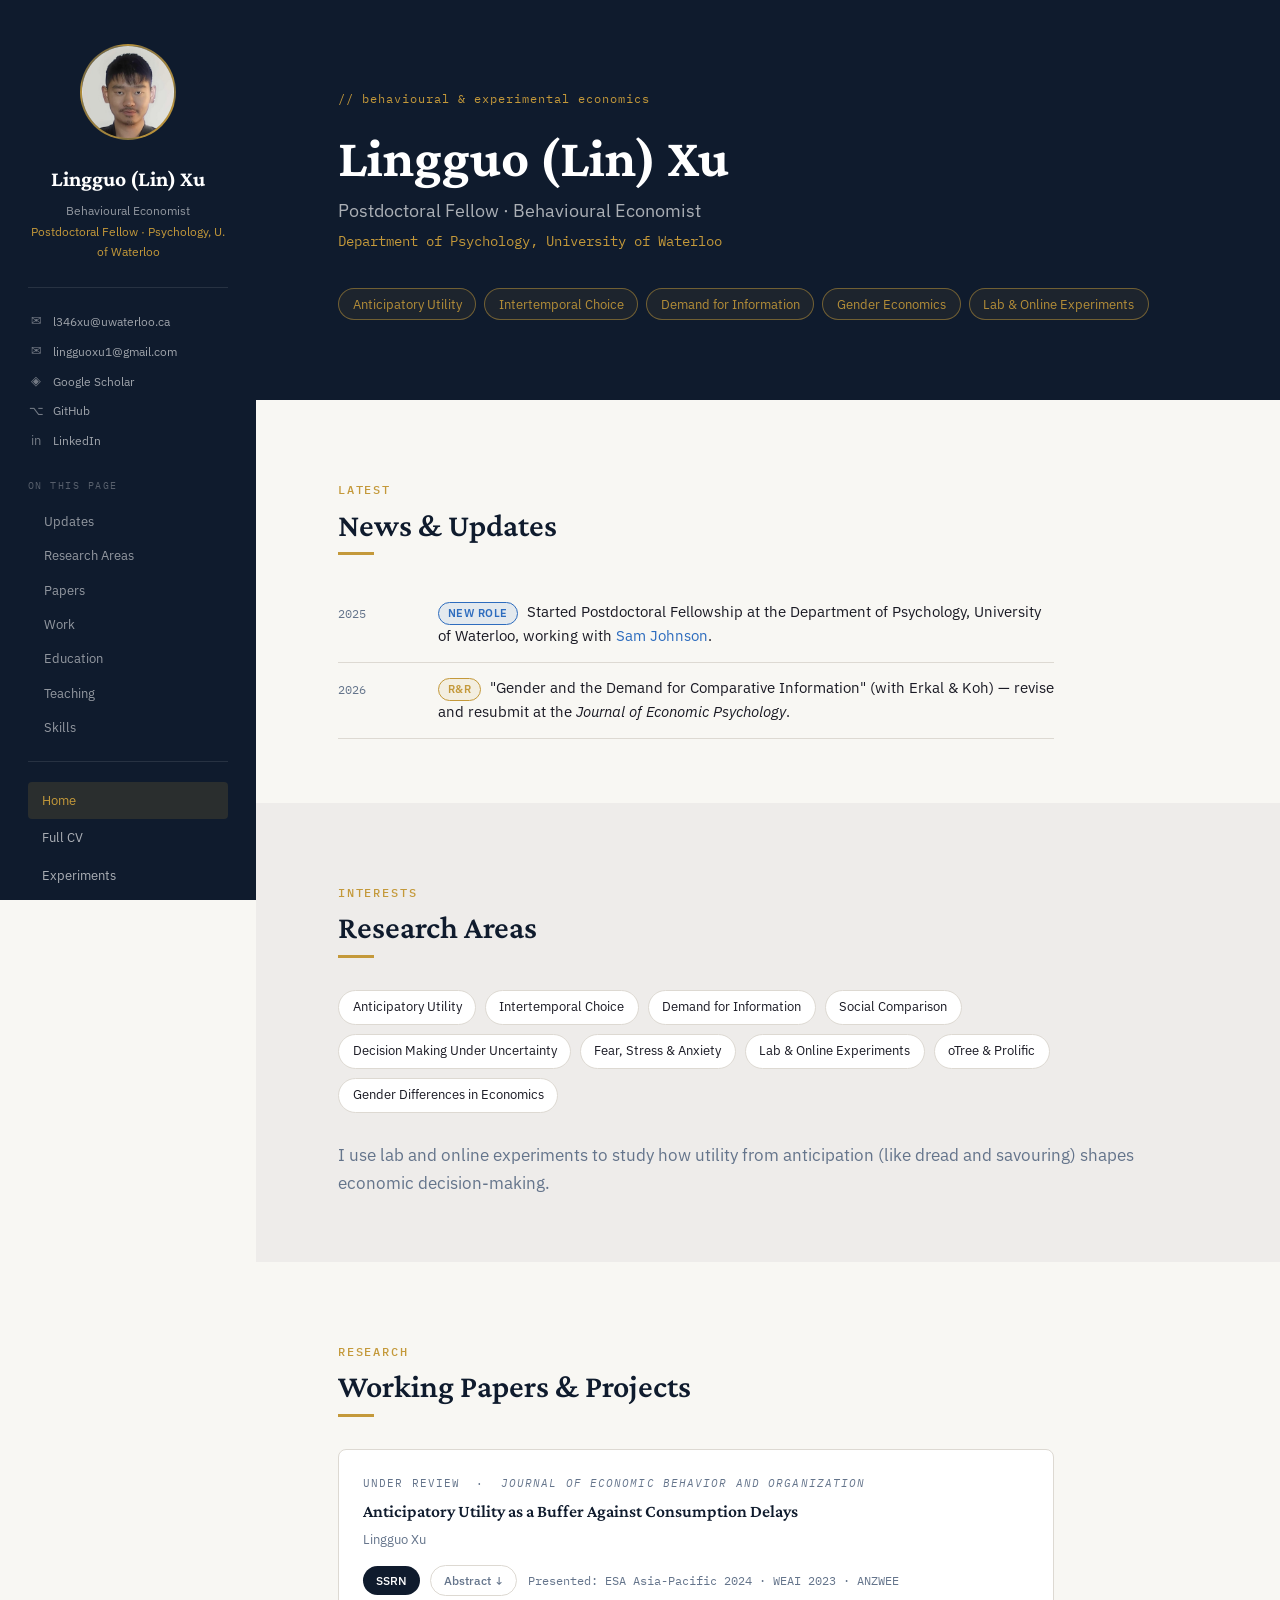
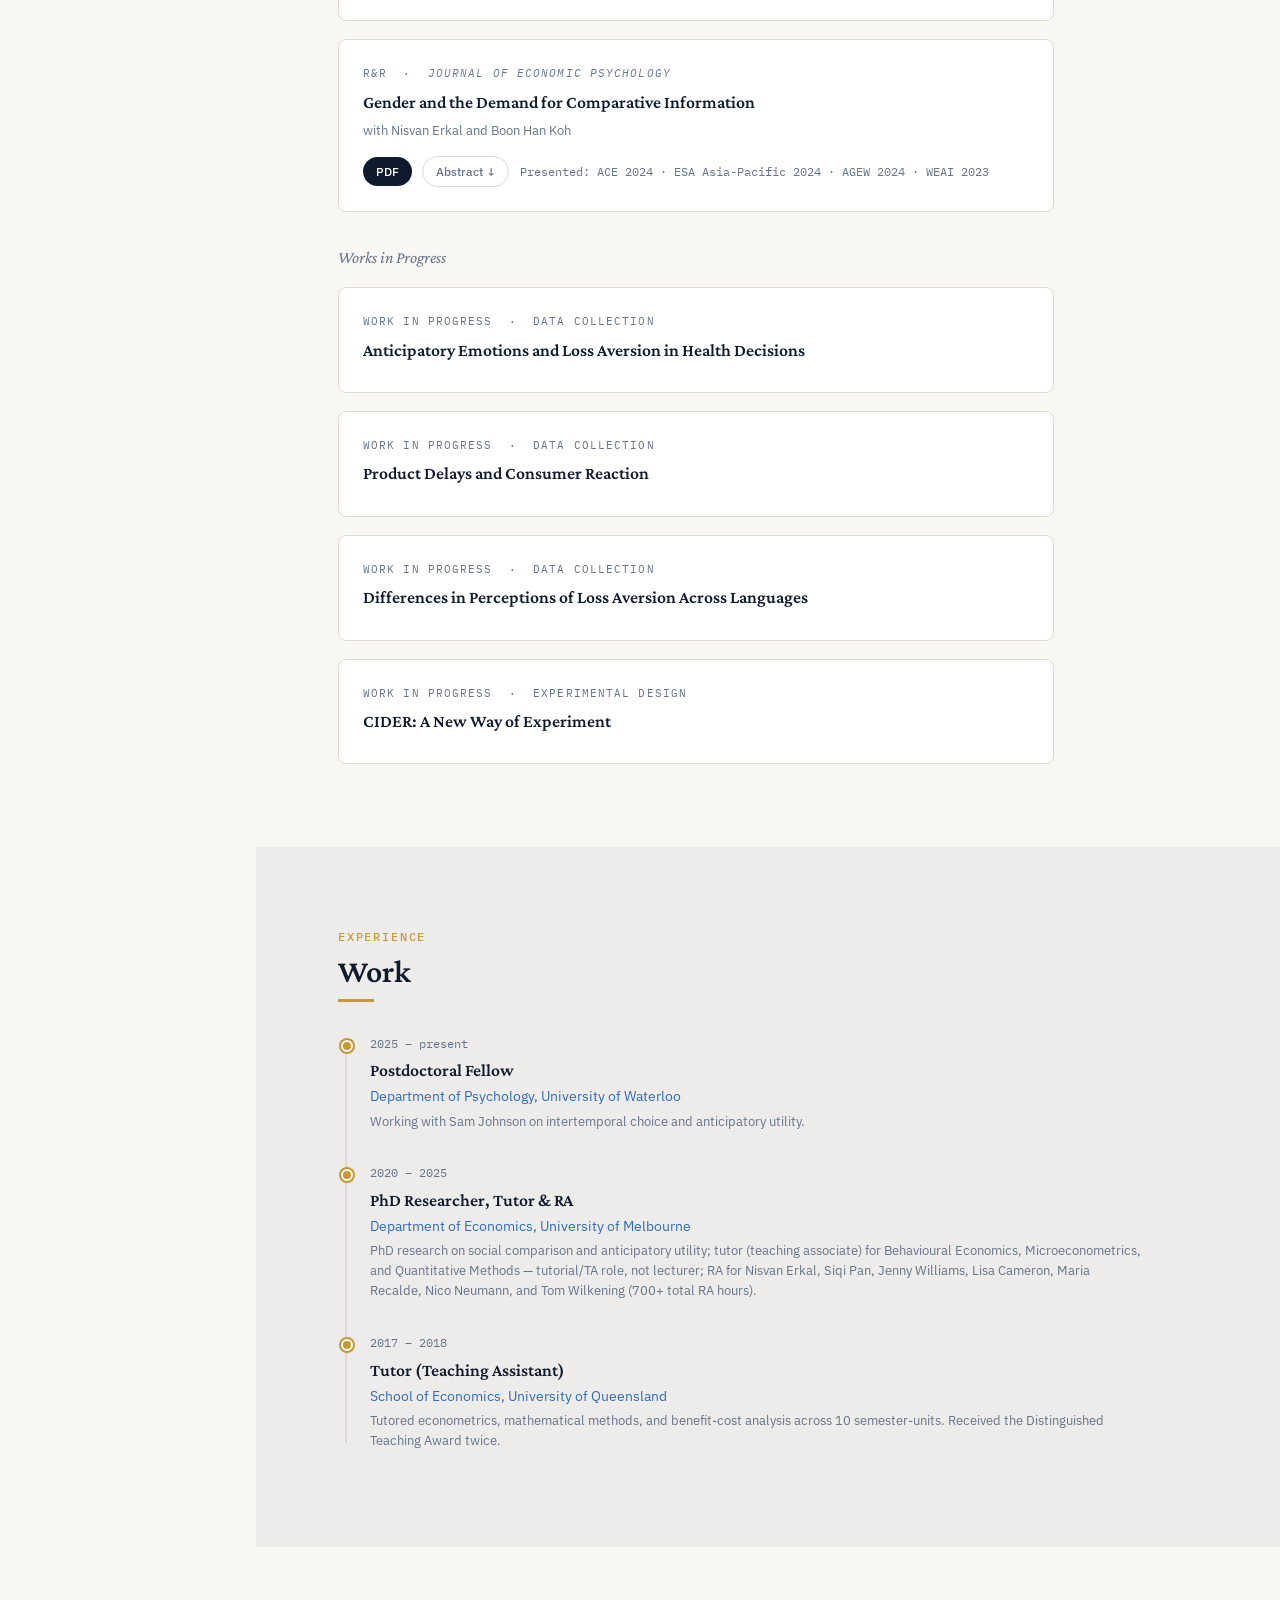
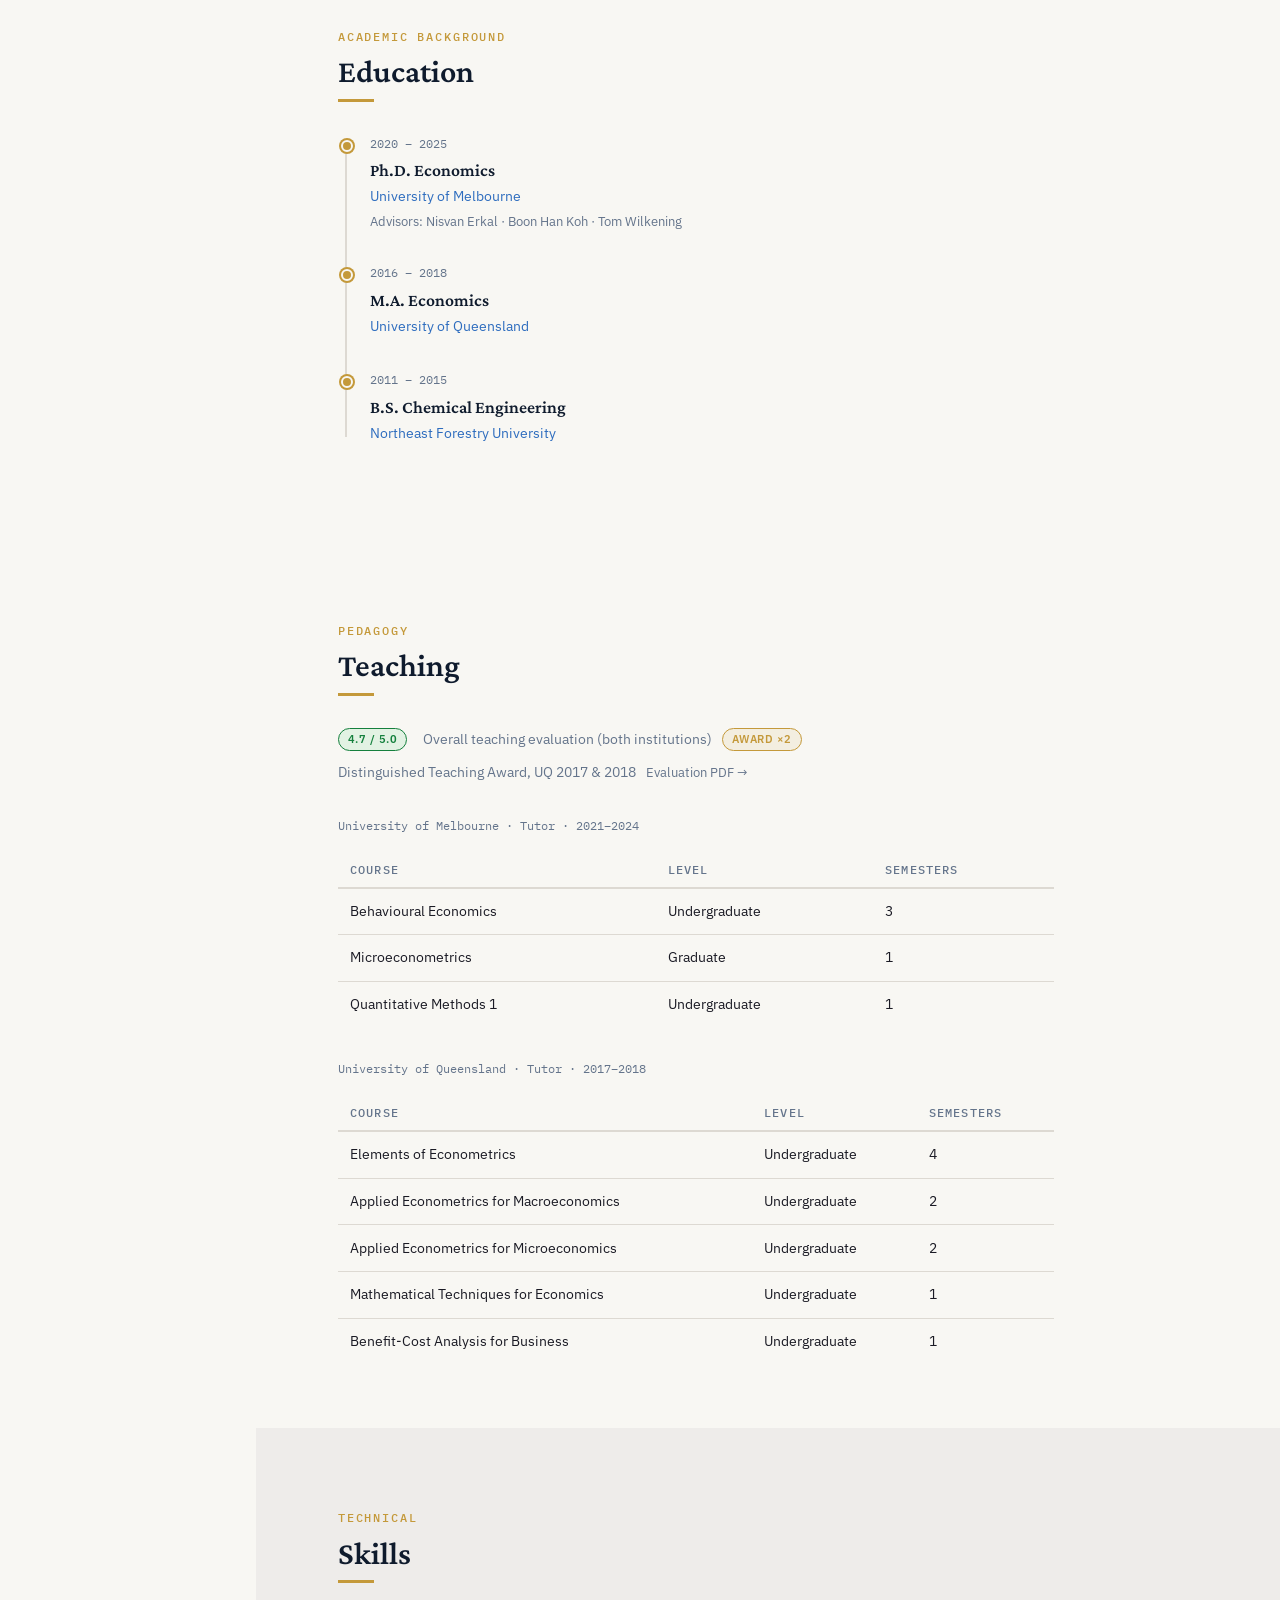
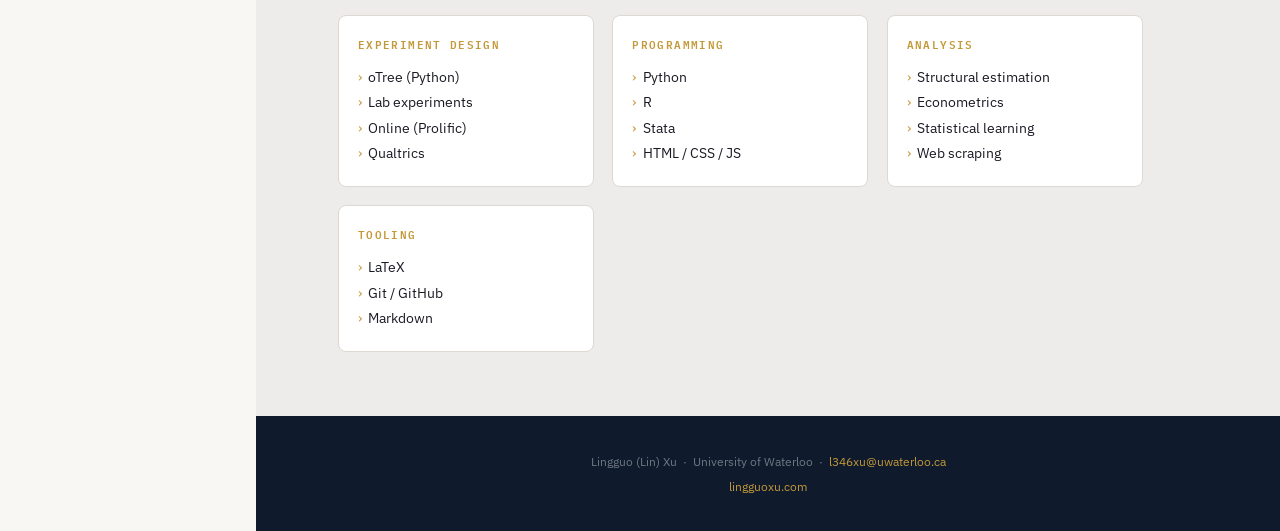
==== commit ea276e22: "Reorder sidebar links, scope construction banner, fix CV wrap - Sidebar contact order is now: email " ====
--- a/index.html
+++ b/index.html
@@ -34,14 +34,14 @@
       <a href="mailto:lingguoxu1@gmail.com">
         <span class="ic">✉</span> lingguoxu1@gmail.com
       </a>
+      <a href="https://scholar.google.com/citations?user=tV9M6PUAAAAJ&amp;hl=en" target="_blank" rel="noopener">
+        <span class="ic">◈</span> Google Scholar
+      </a>
+      <a href="https://github.com/LingguoXu" target="_blank" rel="noopener">
+        <span class="ic">⌥</span> GitHub
+      </a>
       <a href="https://www.linkedin.com/in/lingguo-xu-338341319/" target="_blank" rel="noopener">
         <span class="ic">in</span> LinkedIn
-      </a>
-      <a href="https://scholar.google.com/citations?user=tV9M6PUAAAAJ&amp;hl=en" target="_blank" rel="noopener">
-        <span class="ic">◈</span> Google Scholar
-      </a>
-      <a href="https://github.com/LingguoXu" target="_blank" rel="noopener">
-        <span class="ic">⌥</span> GitHub
       </a>
     </div>
 
@@ -67,10 +67,6 @@
 
   <!-- ══ MAIN ═════════════════════════════════════════════ -->
   <main class="main">
-
-    <div class="construction-banner">
-      <strong>⚠ Site under construction.</strong> Content is still being reviewed — some details, links, and PDFs may be inaccurate, incomplete, or temporarily unavailable. Last updated May 2026.
-    </div>
 
     <!-- ── Hero ──────────────────────────────────────────── -->
     <section class="hero" id="hero">
--- a/styles.css
+++ b/styles.css
@@ -508,9 +508,16 @@
   font-size: 1rem;
 }
 .cv-entry { margin-bottom: 1.1rem; }
-.cv-entry-header { display: flex; justify-content: space-between; align-items: flex-start; }
-.cv-entry-title { font-weight: 600; font-size: .93rem; }
-.cv-entry-year { font-family: var(--font-mono); font-size: .78rem; color: var(--muted); flex-shrink: 0; margin-left: 1rem; }
+.cv-entry-header {
+  display: flex;
+  justify-content: space-between;
+  align-items: baseline;
+  flex-wrap: wrap;
+  column-gap: 1rem;
+  row-gap: .1rem;
+}
+.cv-entry-title { font-weight: 600; font-size: .93rem; flex: 1 1 auto; min-width: 0; }
+.cv-entry-year { font-family: var(--font-mono); font-size: .78rem; color: var(--muted); flex-shrink: 0; margin-left: auto; }
 .cv-entry-org { color: var(--blue); font-size: .88rem; }
 .cv-entry-detail { font-size: .83rem; color: var(--muted); margin-top: .15rem; line-height: 1.5; }
 
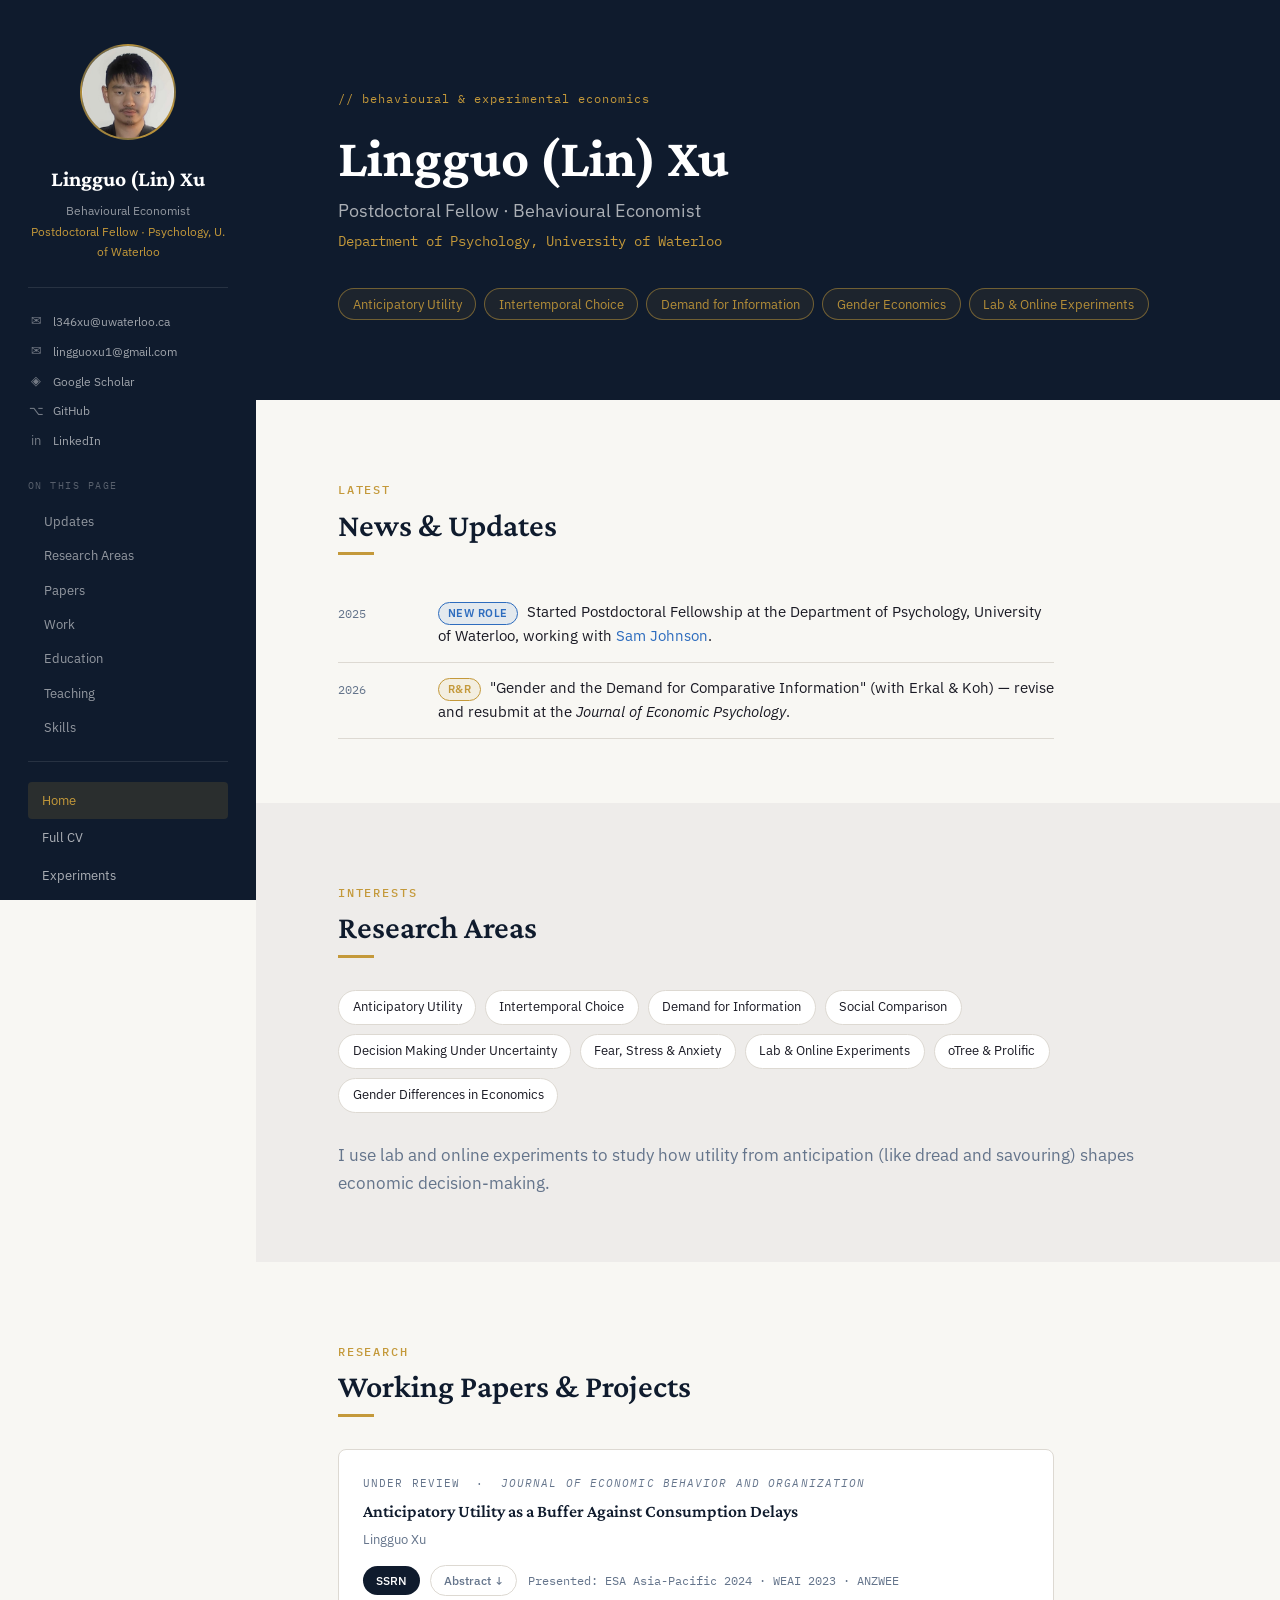
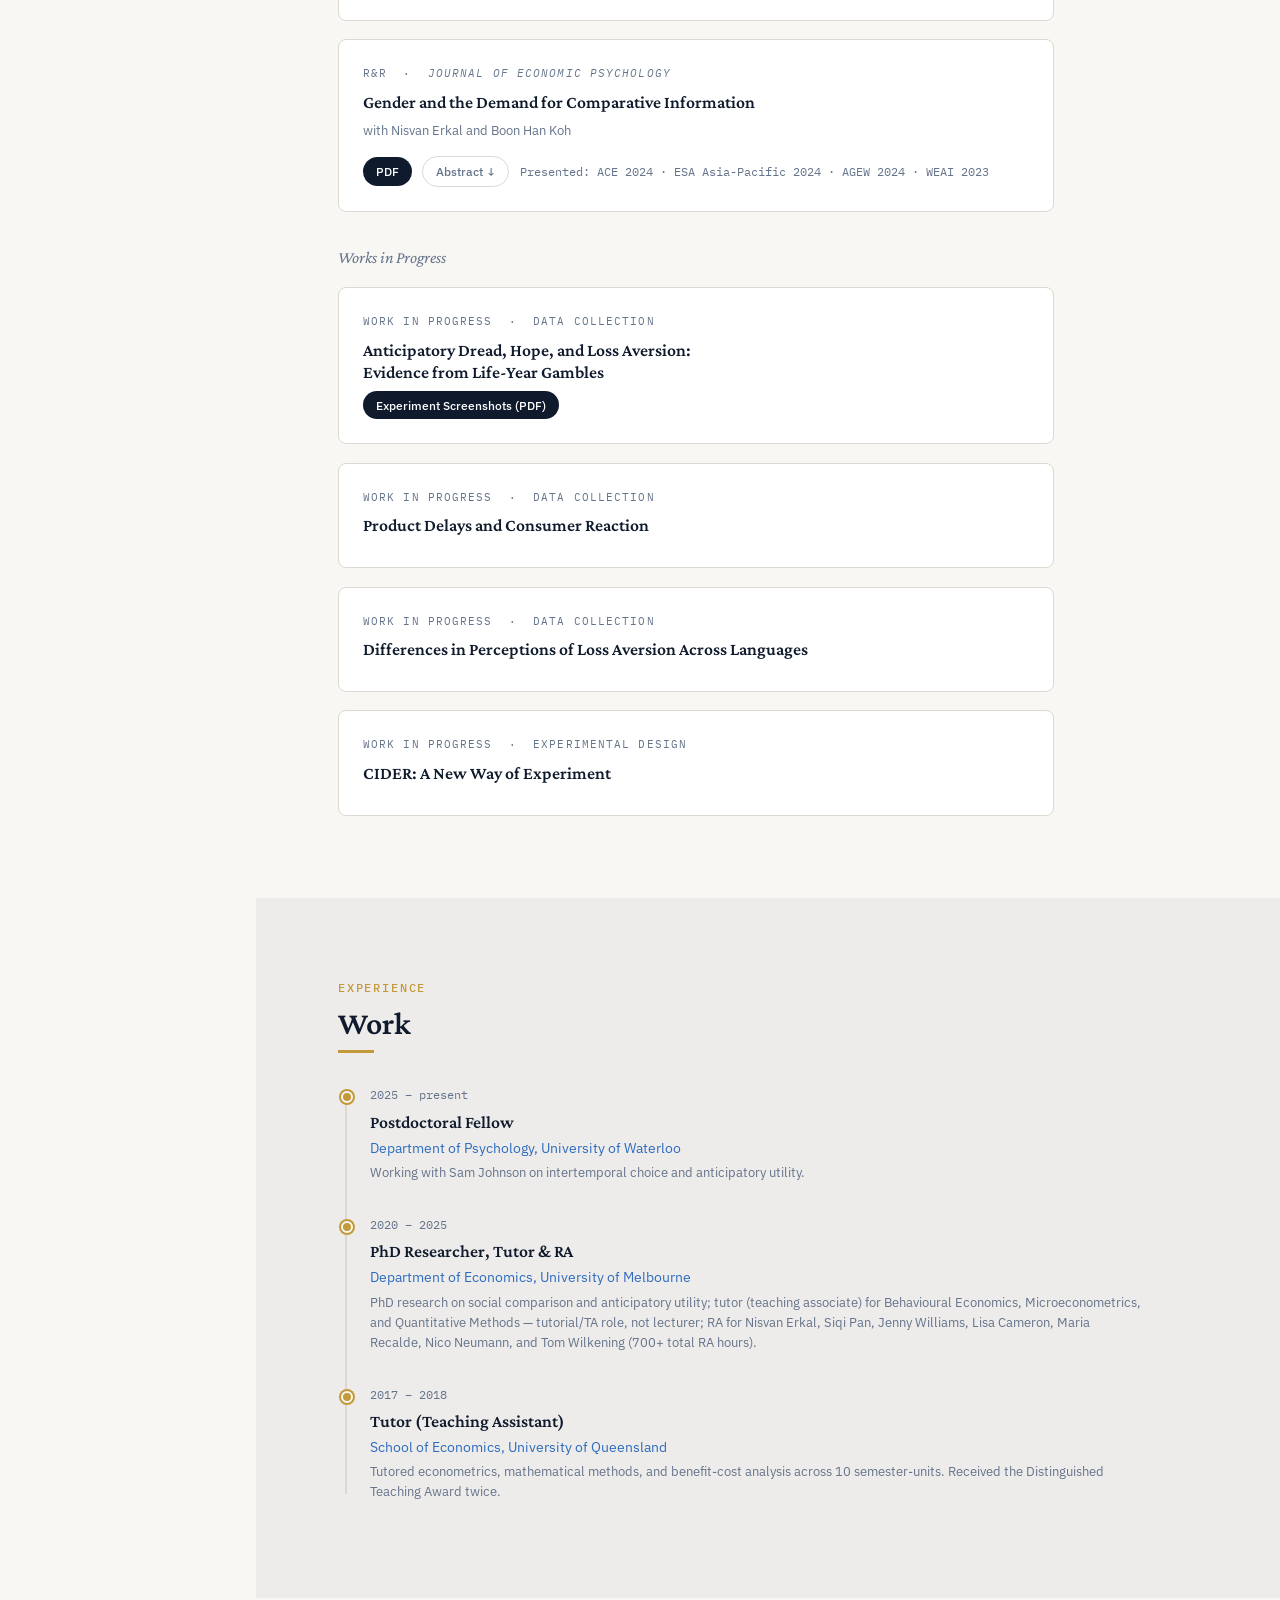
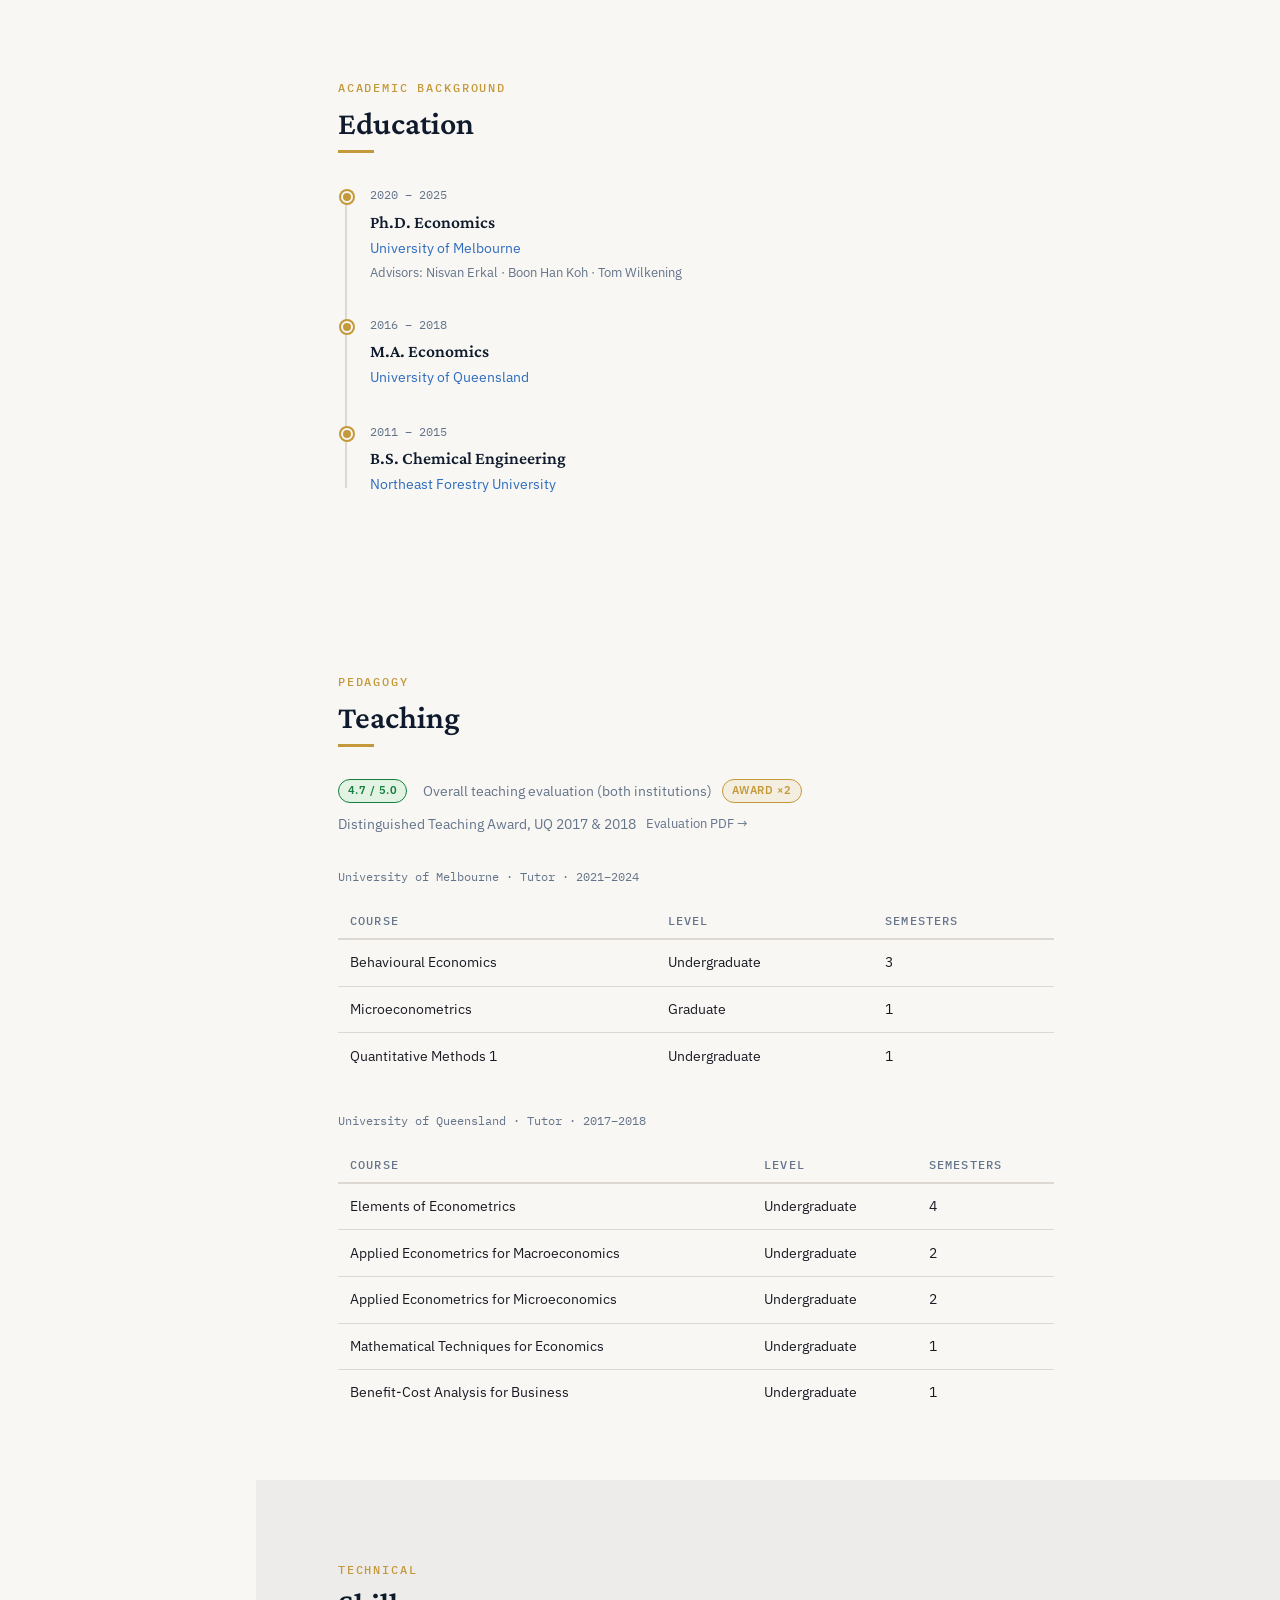
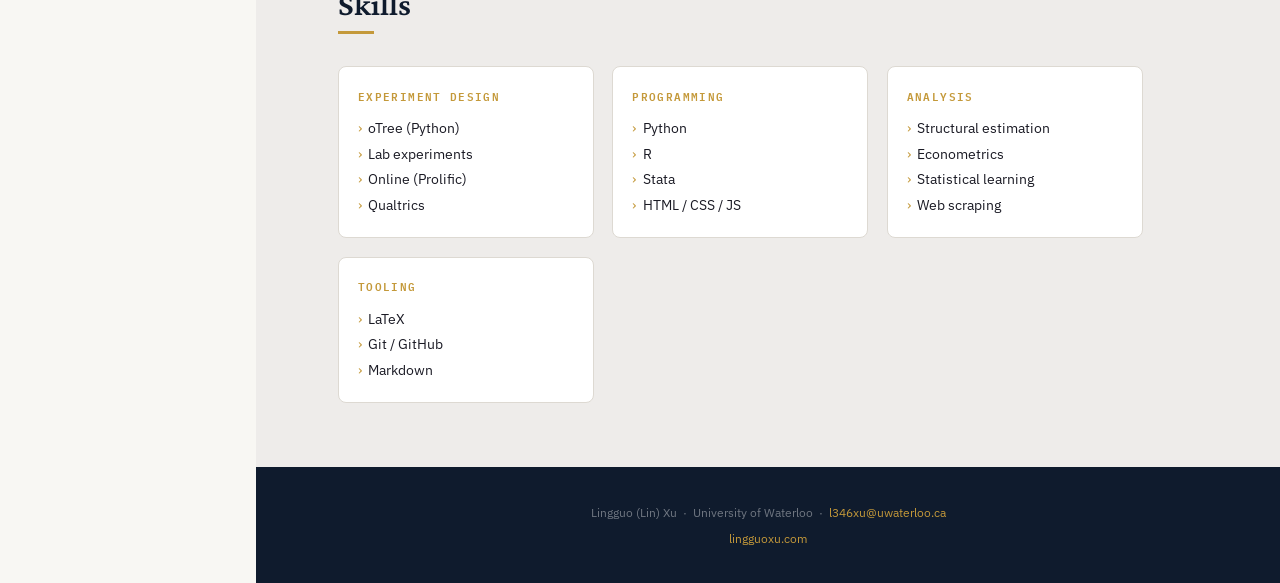
==== commit 93505f05: "Rename health-decisions WIP and add AIT screenshots PDF - Rename "Anticipatory Emotions and Loss Ave" ====
--- a/index.html
+++ b/index.html
@@ -167,7 +167,10 @@
 
       <div class="paper-card">
         <p class="paper-meta">Work in Progress &nbsp;·&nbsp; Data collection</p>
-        <h3 class="paper-title">Anticipatory Emotions and Loss Aversion in Health Decisions</h3>
+        <h3 class="paper-title">Anticipatory Dread, Hope, and Loss Aversion:<br>Evidence from Life-Year Gambles</h3>
+        <div class="link-row">
+          <a href="files/AIT-Experiment-Screenshots.pdf" target="_blank" rel="noopener" class="lnk lnk-pdf">Experiment Screenshots (PDF)</a>
+        </div>
       </div>
 
       <div class="paper-card">
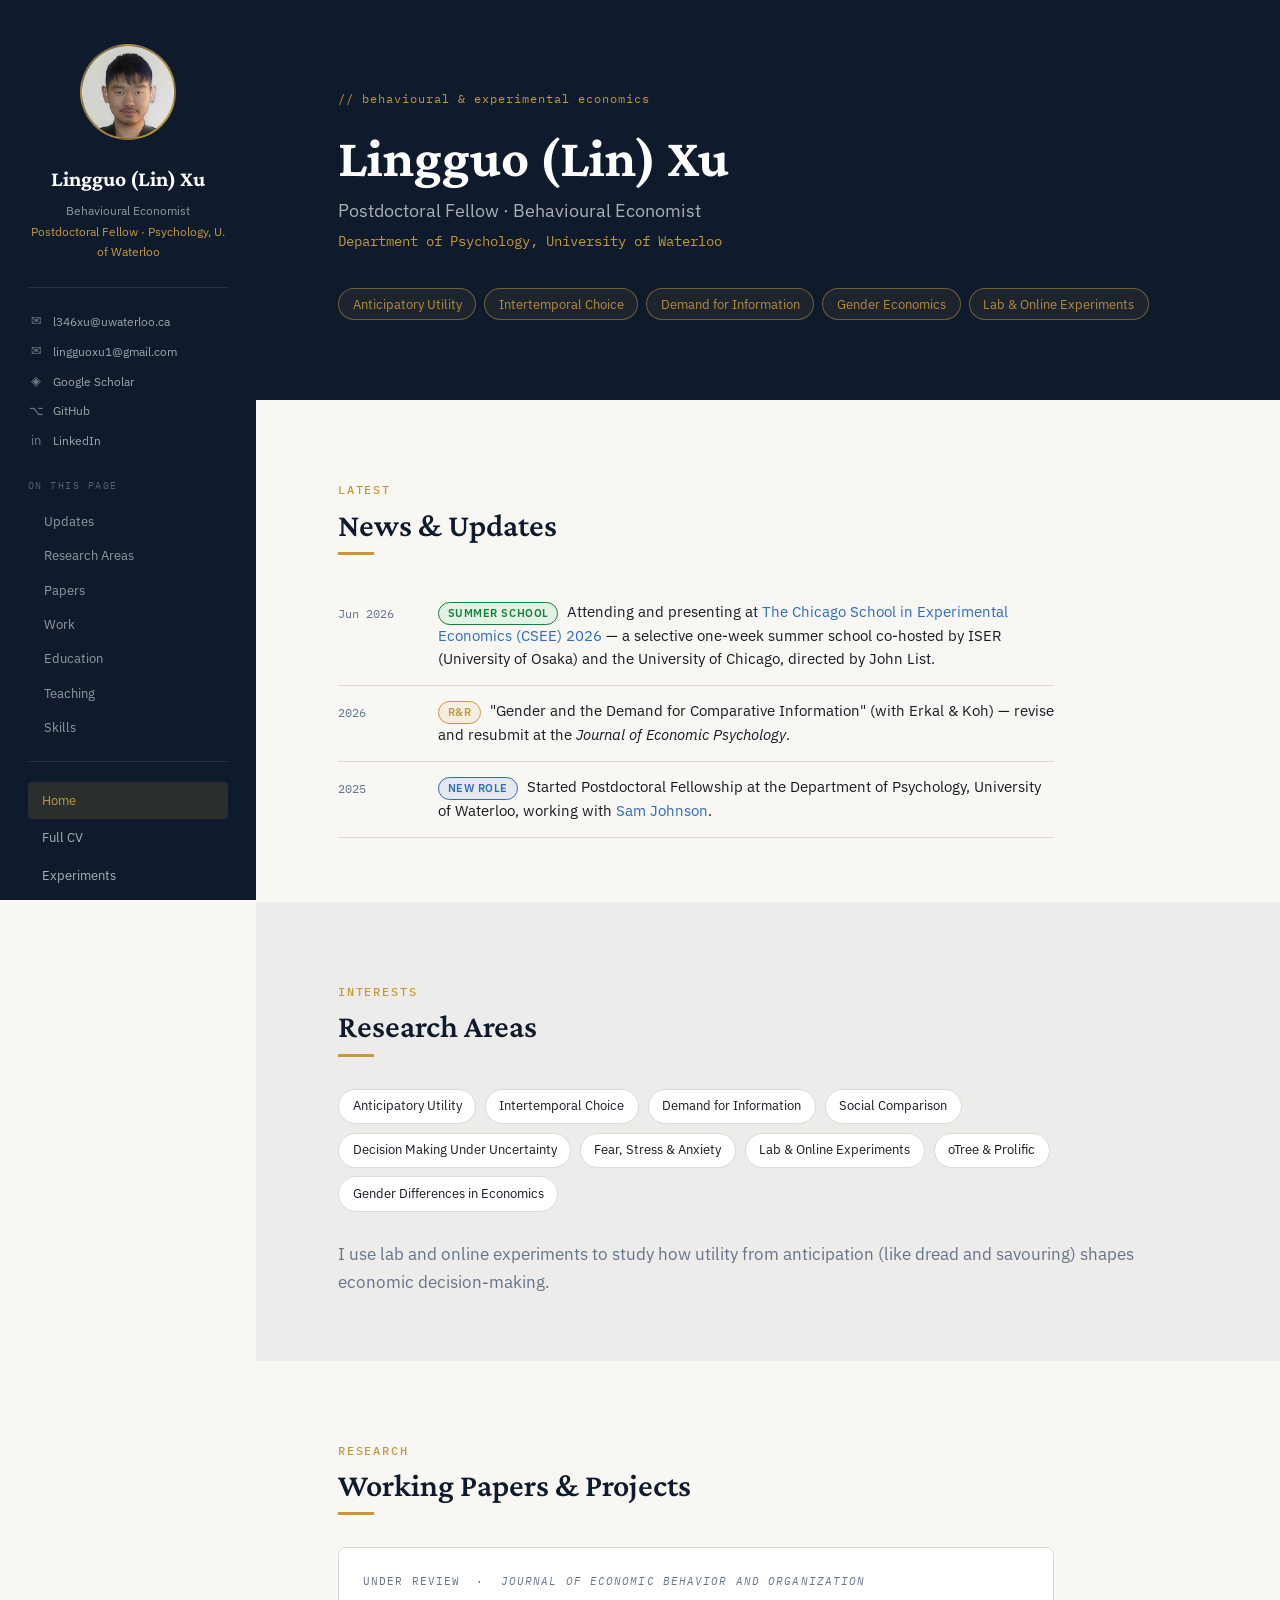
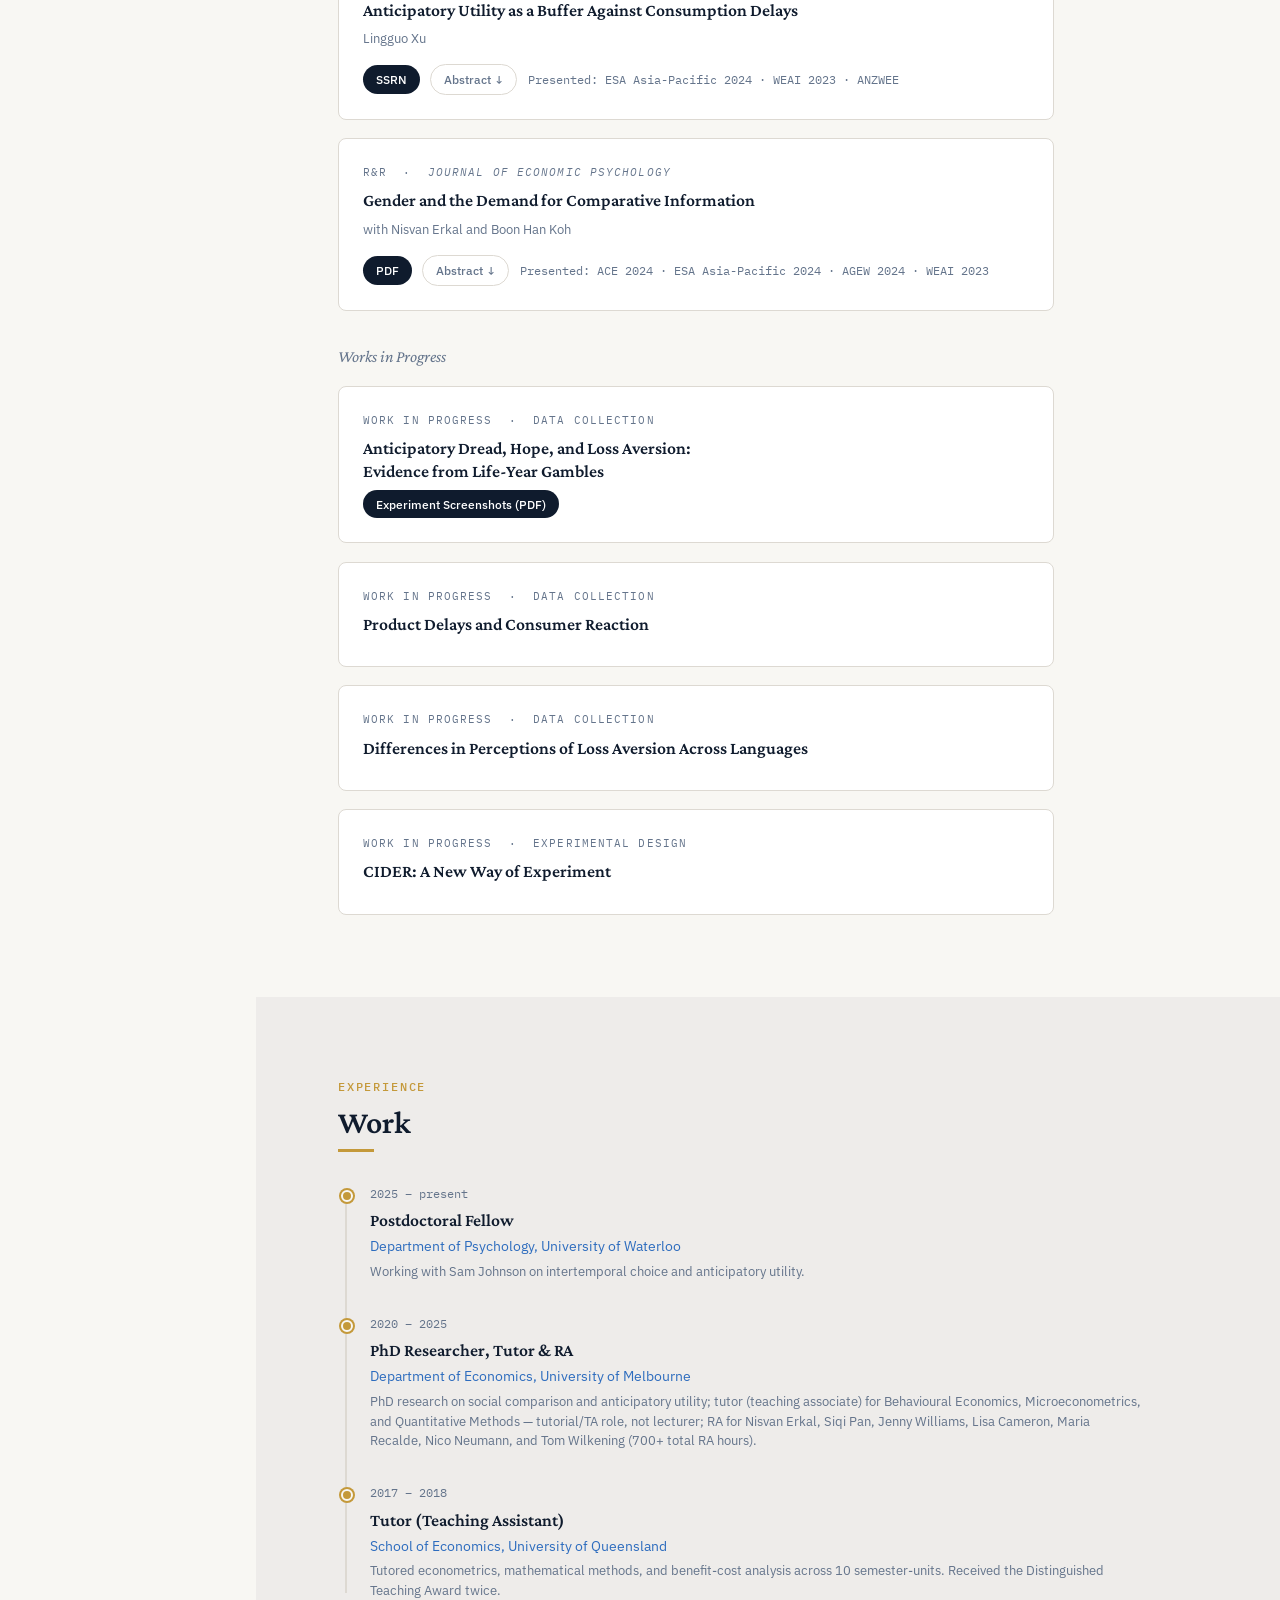
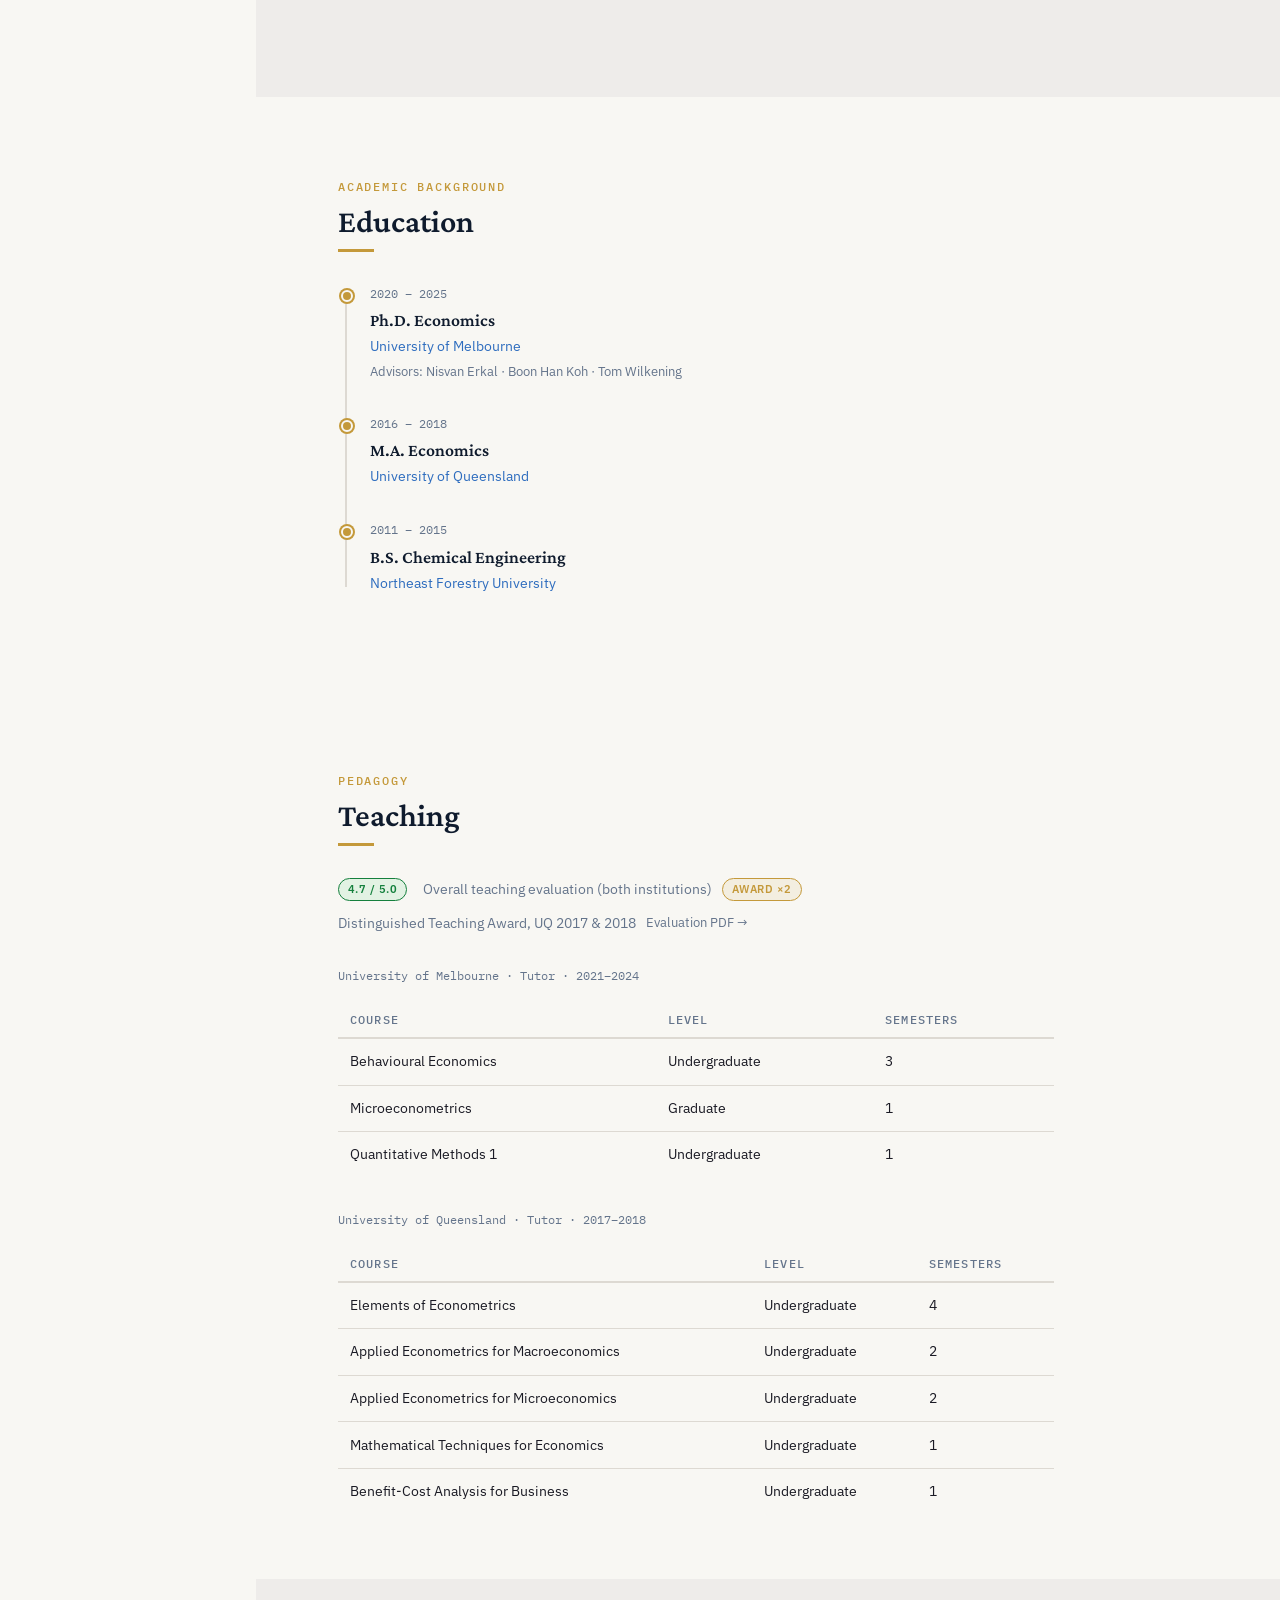
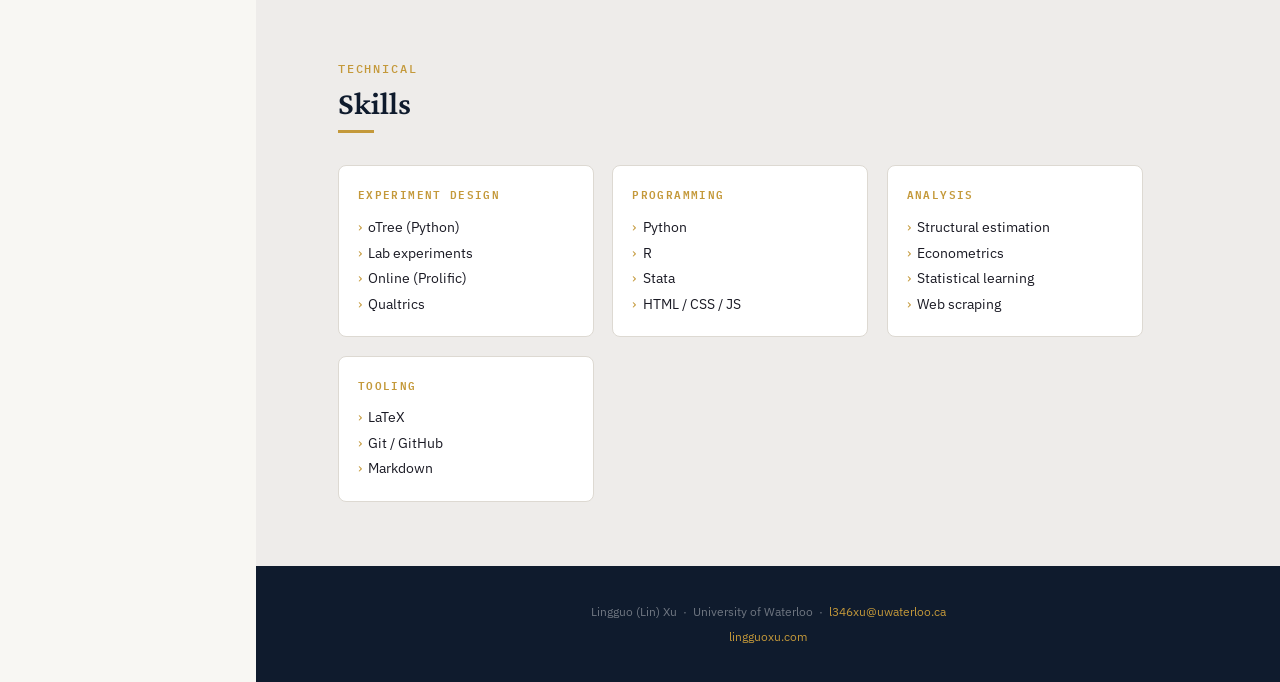
==== commit 5a46e300: "Add CSEE 2026 summer school to news Add a June 2026 news item noting attendance/presentation at The " ====
--- a/index.html
+++ b/index.html
@@ -90,10 +90,10 @@
       <h2 class="sec-heading">News &amp; Updates</h2>
       <ul class="news-list">
         <li class="news-item">
-          <span class="news-date">2025</span>
+          <span class="news-date">Jun 2026</span>
           <span class="news-body">
-            <span class="badge badge-blue">New role</span>
-            Started Postdoctoral Fellowship at the Department of Psychology, University of Waterloo, working with <a href="https://uwaterloo.ca/psychology/profiles/sam-johnson" target="_blank" rel="noopener">Sam Johnson</a>.
+            <span class="badge badge-green">Summer school</span>
+            Attending and presenting at <a href="https://voices.uchicago.edu/jlist/the-chicago-school-in-experimental-economics-2026/" target="_blank" rel="noopener">The Chicago School in Experimental Economics (CSEE) 2026</a> — a selective one-week summer school co-hosted by ISER (University of Osaka) and the University of Chicago, directed by John List.
           </span>
         </li>
         <li class="news-item">
@@ -101,6 +101,13 @@
           <span class="news-body">
             <span class="badge badge-amber">R&amp;R</span>
             "Gender and the Demand for Comparative Information" (with Erkal &amp; Koh) — revise and resubmit at the <em>Journal of Economic Psychology</em>.
+          </span>
+        </li>
+        <li class="news-item">
+          <span class="news-date">2025</span>
+          <span class="news-body">
+            <span class="badge badge-blue">New role</span>
+            Started Postdoctoral Fellowship at the Department of Psychology, University of Waterloo, working with <a href="https://uwaterloo.ca/psychology/profiles/sam-johnson" target="_blank" rel="noopener">Sam Johnson</a>.
           </span>
         </li>
       </ul>
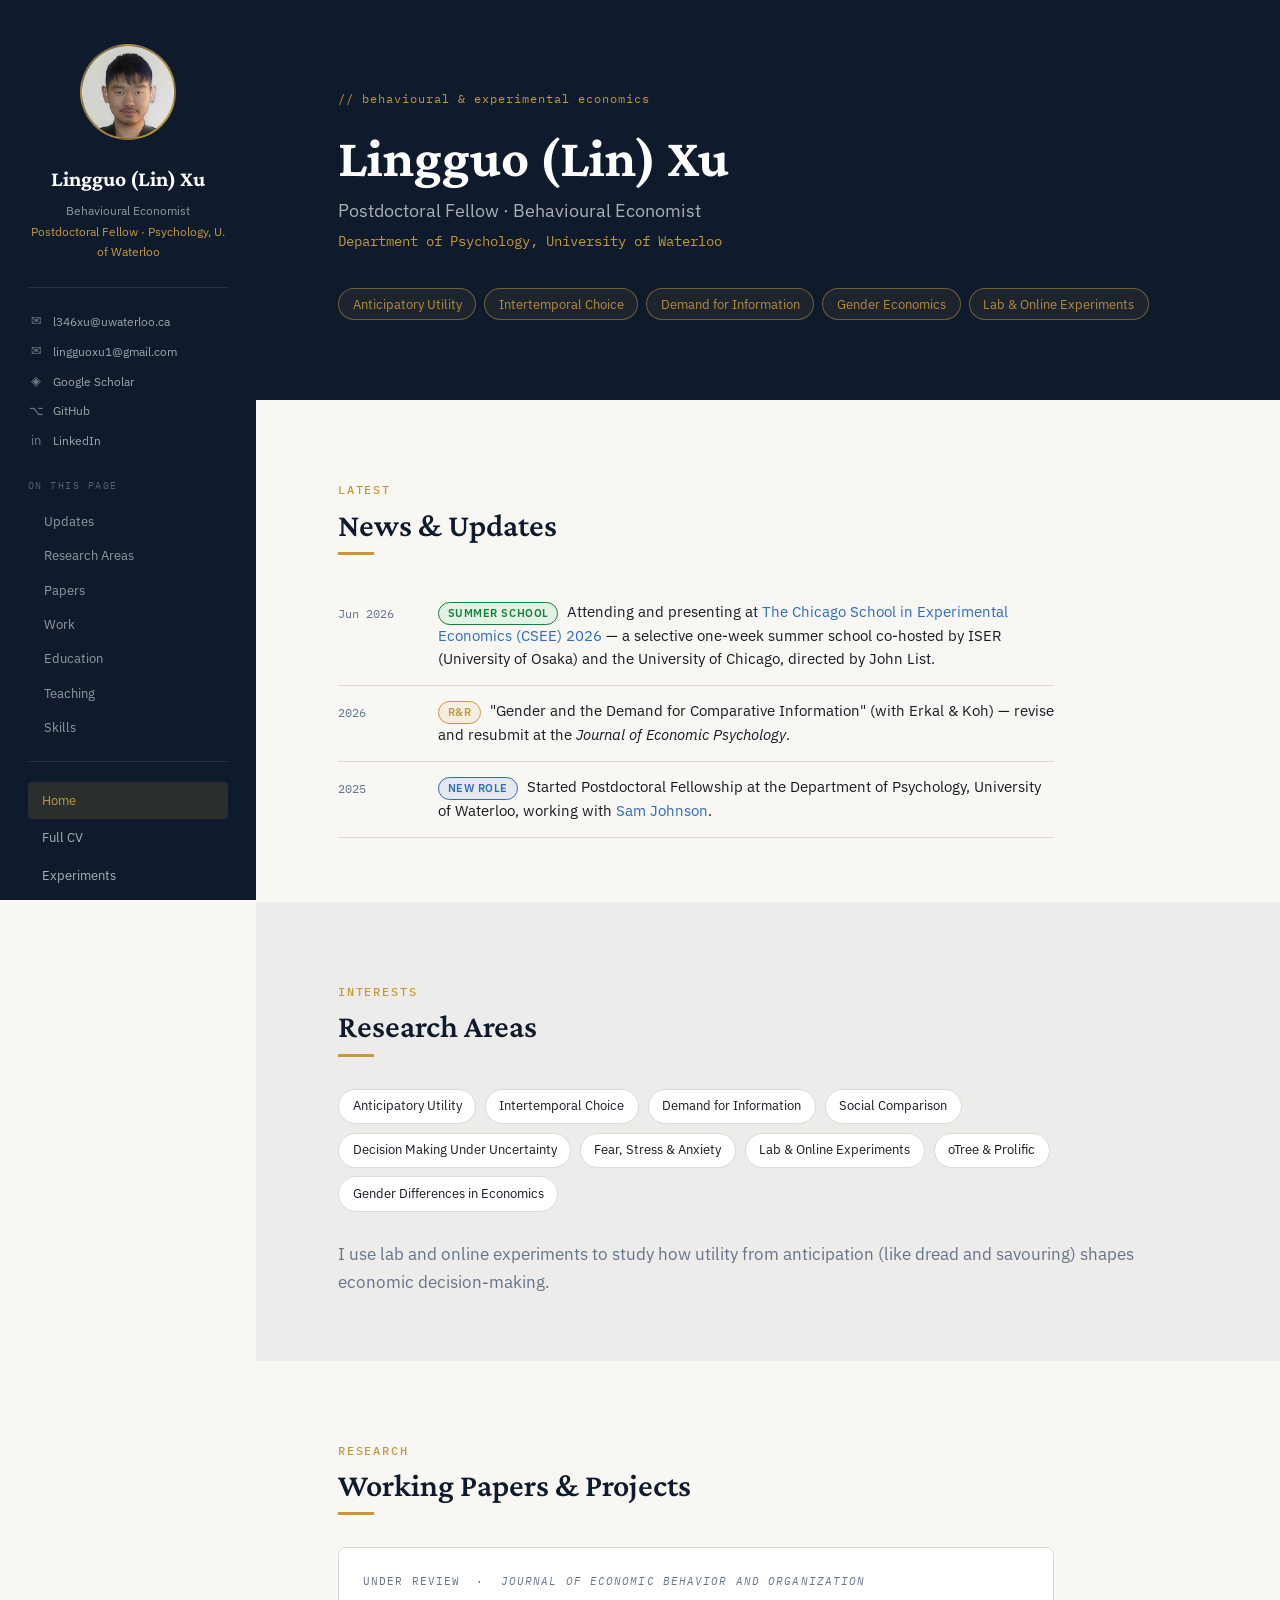
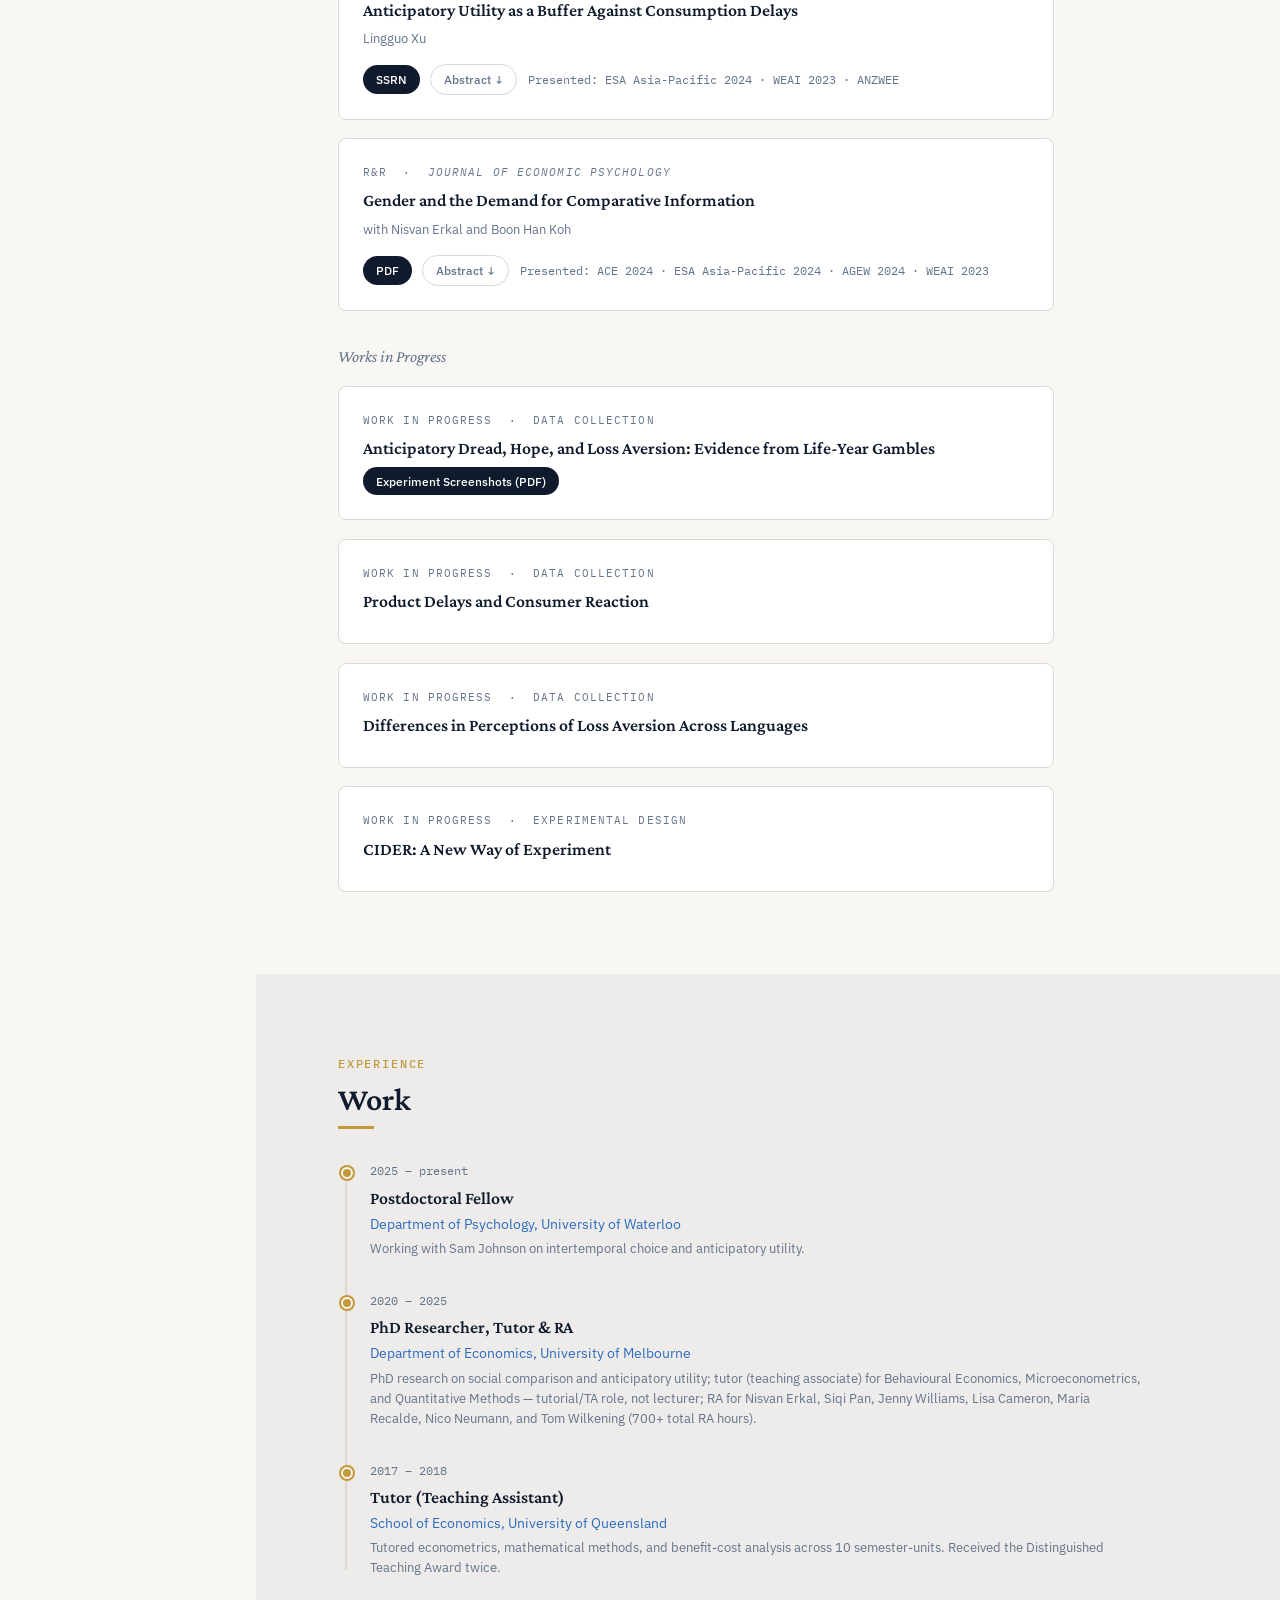
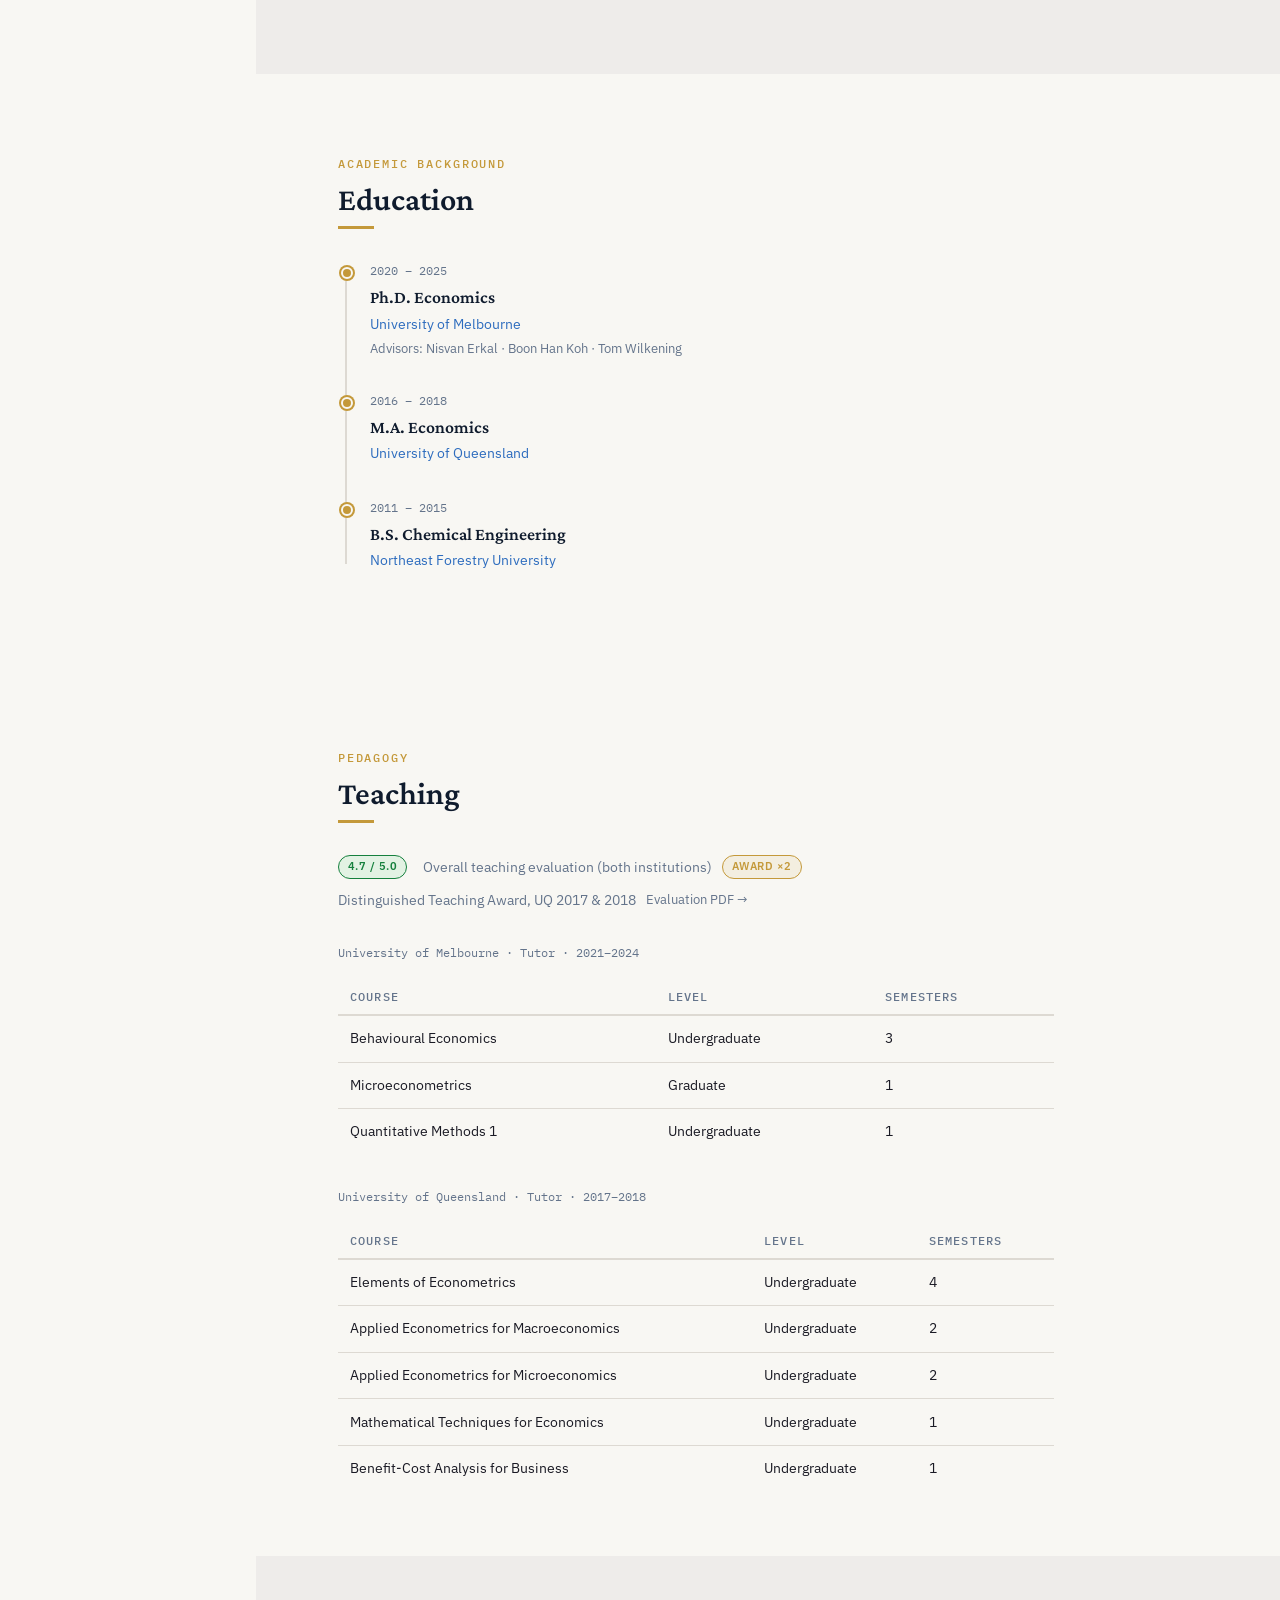
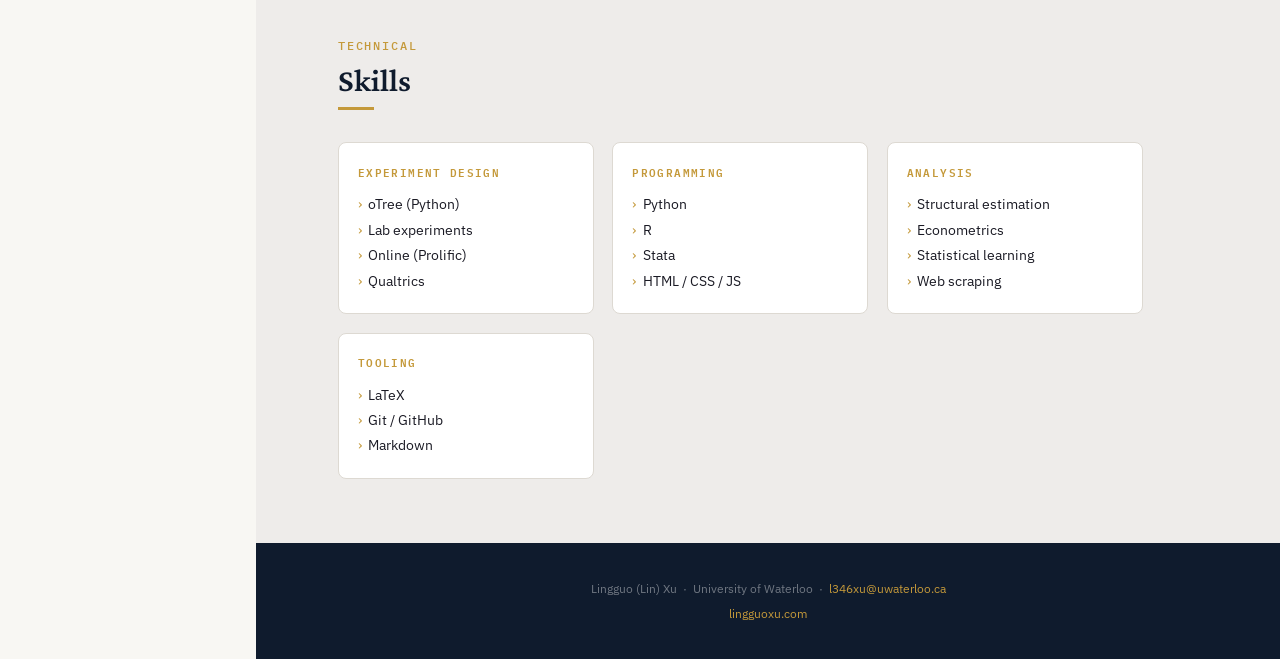
==== commit c2772f93: "Add CSEE presentation to CV; unbreak homepage paper title - Add a Conferences & Workshops subsection" ====
--- a/index.html
+++ b/index.html
@@ -174,7 +174,7 @@
 
       <div class="paper-card">
         <p class="paper-meta">Work in Progress &nbsp;·&nbsp; Data collection</p>
-        <h3 class="paper-title">Anticipatory Dread, Hope, and Loss Aversion:<br>Evidence from Life-Year Gambles</h3>
+        <h3 class="paper-title">Anticipatory Dread, Hope, and Loss Aversion: Evidence from Life-Year Gambles</h3>
         <div class="link-row">
           <a href="files/AIT-Experiment-Screenshots.pdf" target="_blank" rel="noopener" class="lnk lnk-pdf">Experiment Screenshots (PDF)</a>
         </div>
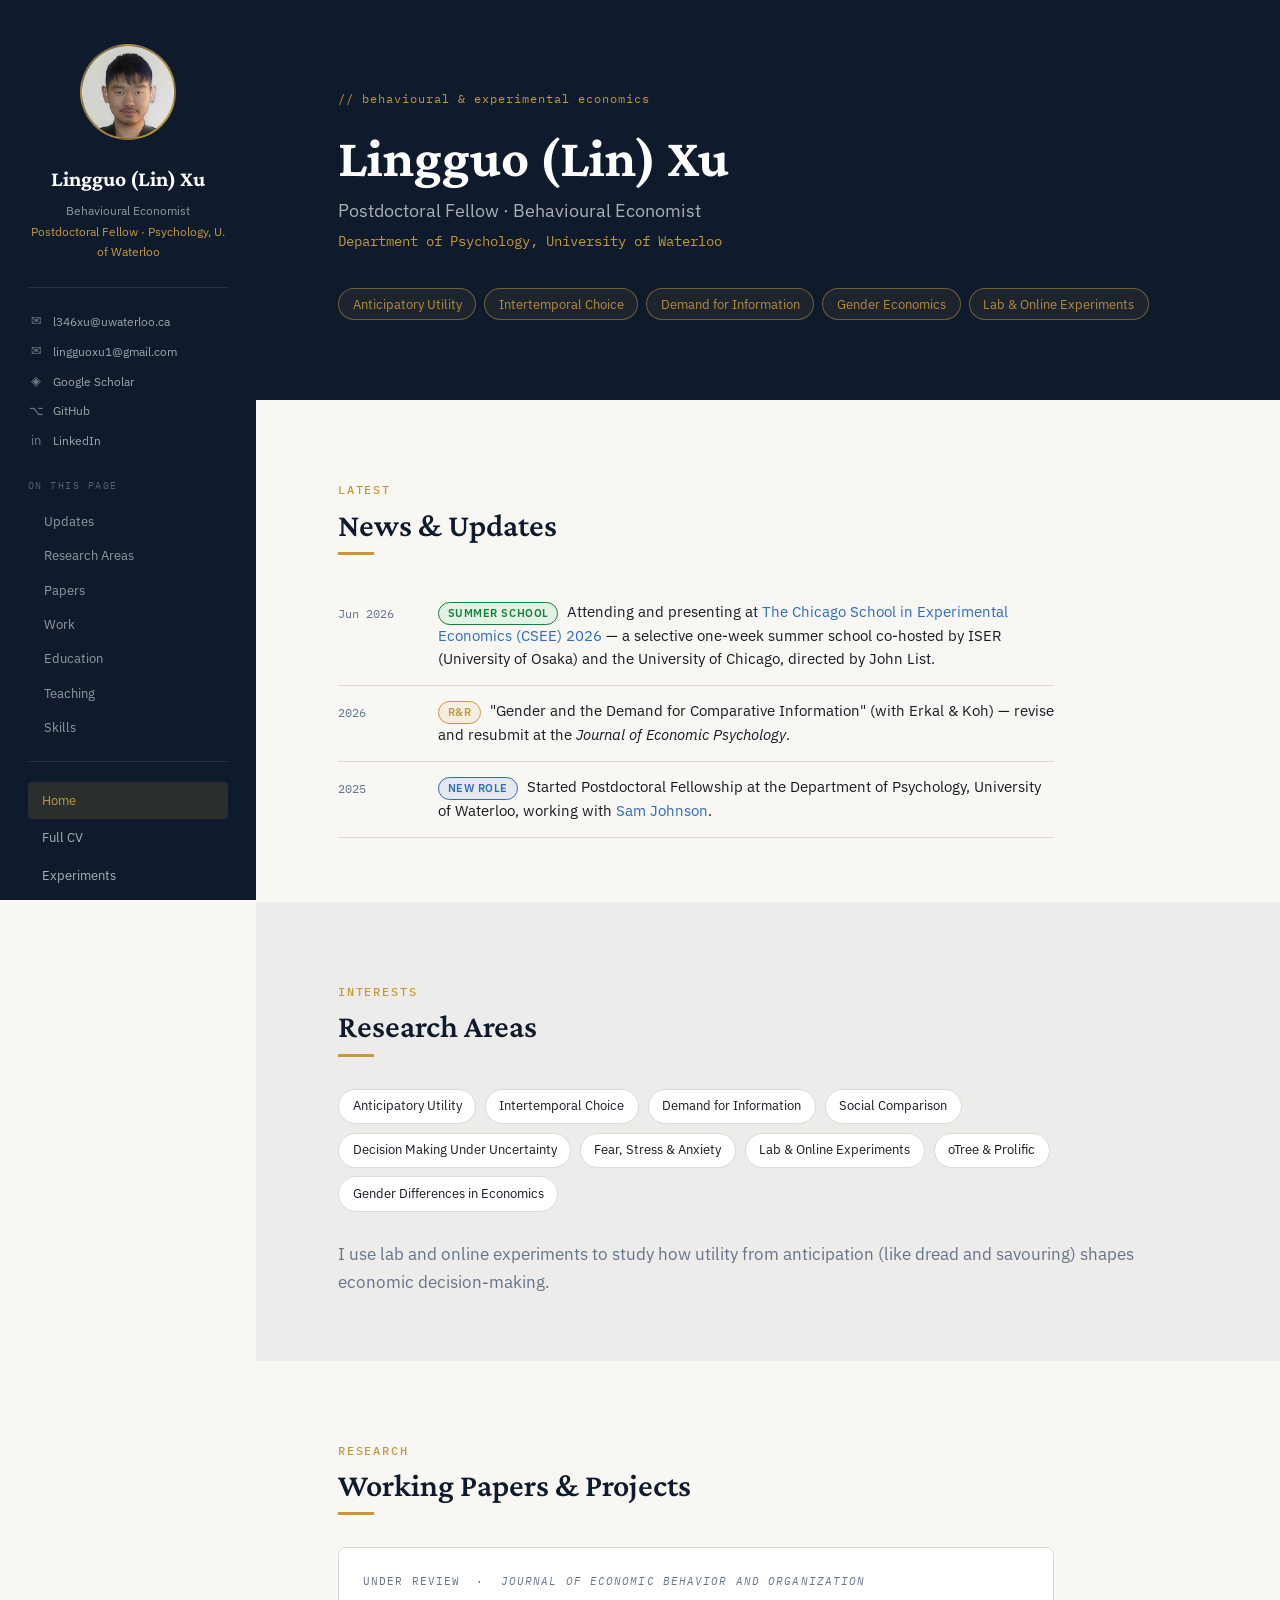
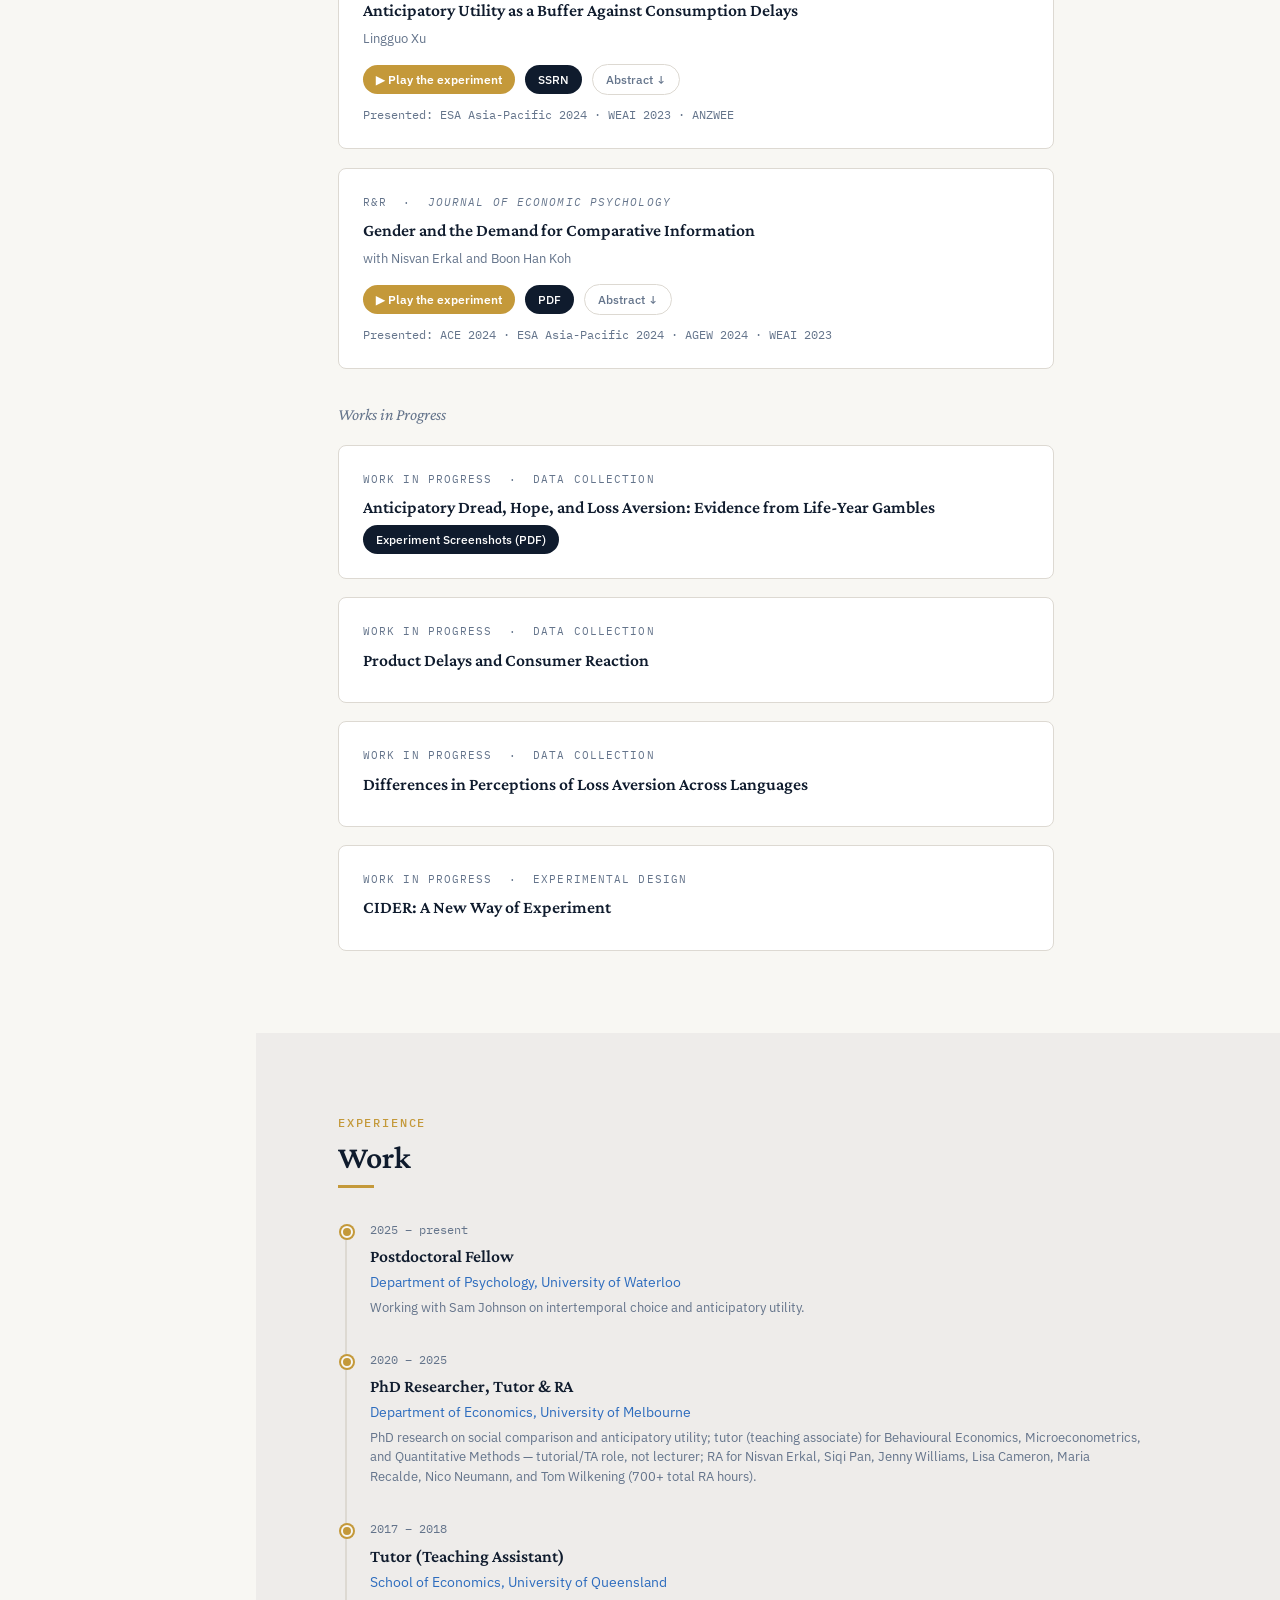
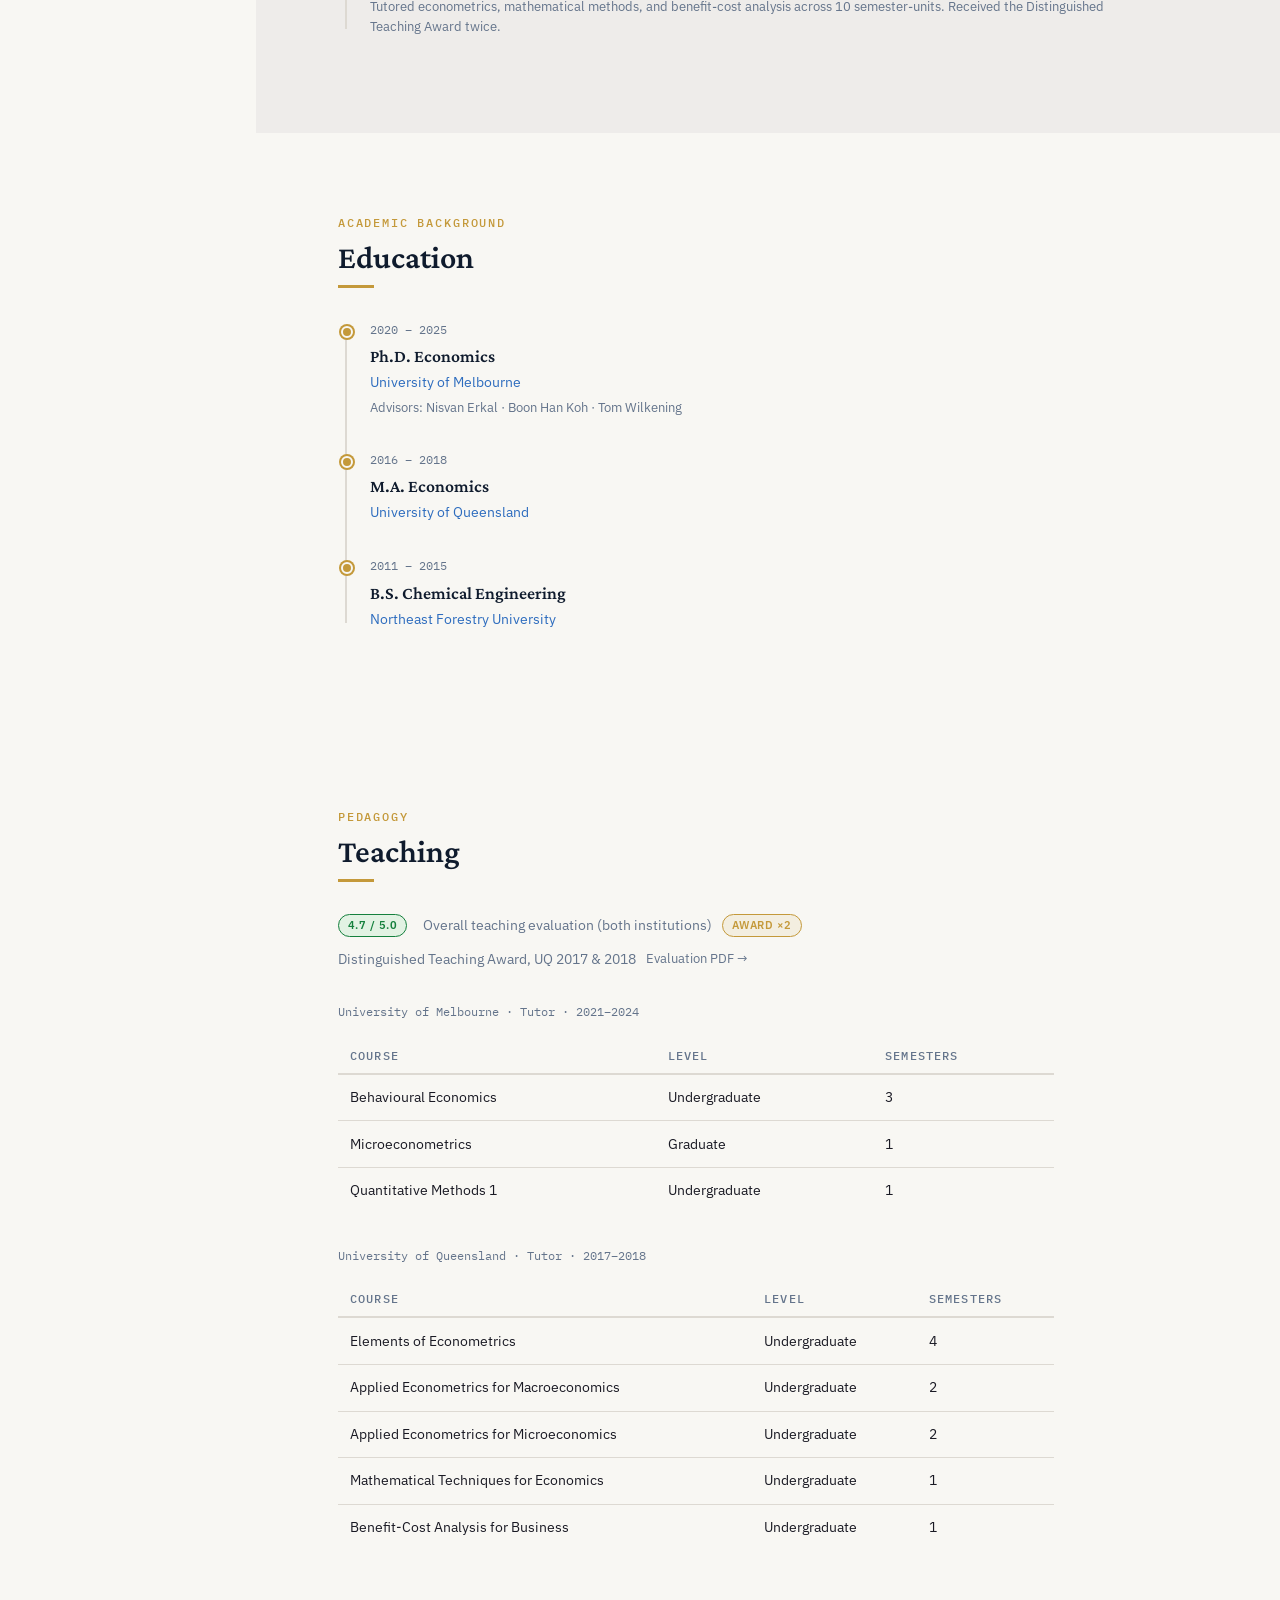
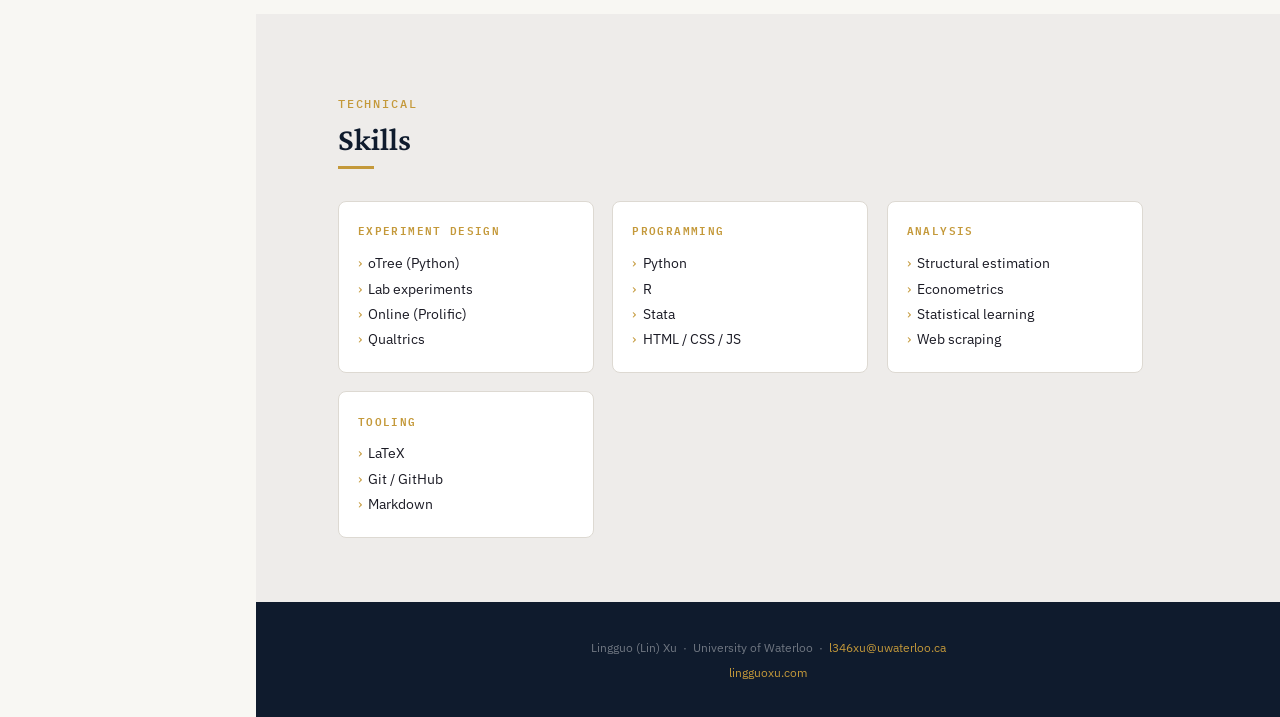
==== commit 85b42254: "Add playable demos of the JMP gold-mining and EKX comparative-information experiments Two self-conta" ====
--- a/index.html
+++ b/index.html
@@ -14,7 +14,7 @@
   <link rel="preconnect" href="https://fonts.googleapis.com">
   <link rel="preconnect" href="https://fonts.gstatic.com" crossorigin>
   <link href="https://fonts.googleapis.com/css2?family=Crimson+Pro:ital,wght@0,300;0,400;0,600;0,700;1,400;1,600&family=IBM+Plex+Sans:wght@300;400;500;600&family=IBM+Plex+Mono:wght@400;500&display=swap" rel="stylesheet">
-  <link rel="stylesheet" href="styles.css">
+  <link rel="stylesheet" href="styles.css?v=20260709">
 </head>
 <body>
 <div class="site-wrap">
@@ -146,6 +146,7 @@
         <h3 class="paper-title">Anticipatory Utility as a Buffer Against Consumption Delays</h3>
         <p class="paper-authors">Lingguo Xu</p>
         <div class="link-row">
+          <a href="demos/gold-mining.html" class="lnk lnk-play">▶ Play the experiment</a>
           <a href="https://papers.ssrn.com/sol3/papers.cfm?abstract_id=5821582" target="_blank" rel="noopener" class="lnk lnk-pdf">SSRN</a>
           <a class="lnk lnk-ghost" onclick="toggleAbstract(this)" role="button" tabindex="0">Abstract ↓</a>
           <span class="muted mono" style="font-size:.72rem;">Presented: ESA Asia-Pacific 2024 · WEAI 2023 · ANZWEE</span>
@@ -161,6 +162,7 @@
         <h3 class="paper-title">Gender and the Demand for Comparative Information</h3>
         <p class="paper-authors">with Nisvan Erkal and Boon Han Koh</p>
         <div class="link-row">
+          <a href="demos/comparative-information.html" class="lnk lnk-play">▶ Play the experiment</a>
           <a href="#" class="lnk lnk-pdf">PDF</a>
           <a class="lnk lnk-ghost" onclick="toggleAbstract(this)" role="button" tabindex="0">Abstract ↓</a>
           <span class="muted mono" style="font-size:.72rem;">Presented: ACE 2024 · ESA Asia-Pacific 2024 · AGEW 2024 · WEAI 2023</span>
--- a/styles.css
+++ b/styles.css
@@ -371,6 +371,10 @@
   color: var(--muted);
 }
 .lnk-ghost:hover { border-color: var(--accent); color: var(--accent); text-decoration: none; }
+.lnk-play {
+  background: var(--accent); color: #fff; font-weight: 600;
+}
+.lnk-play:hover { background: #a87f28; color: #fff; text-decoration: none; }
 
 /* ── Teaching table ──────────────────────────────────────── */
 .t-table { width: 100%; border-collapse: collapse; }
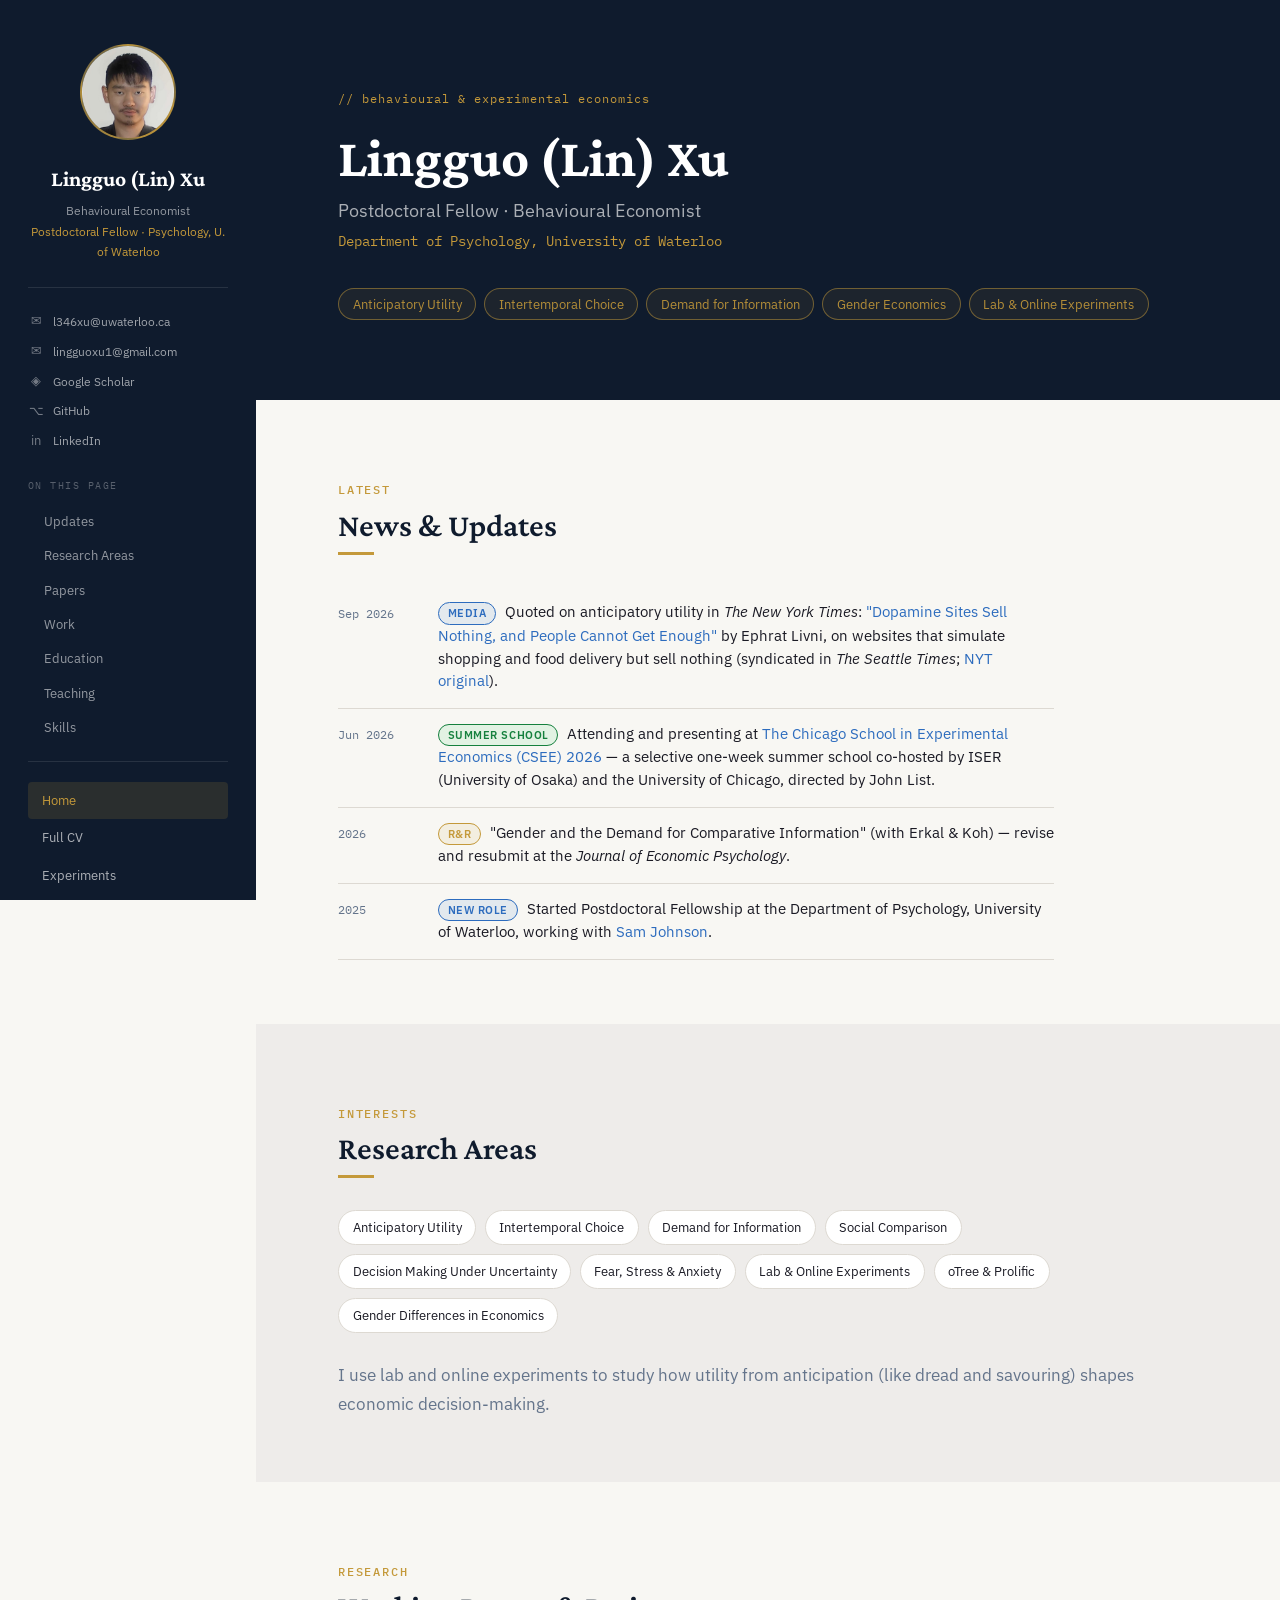
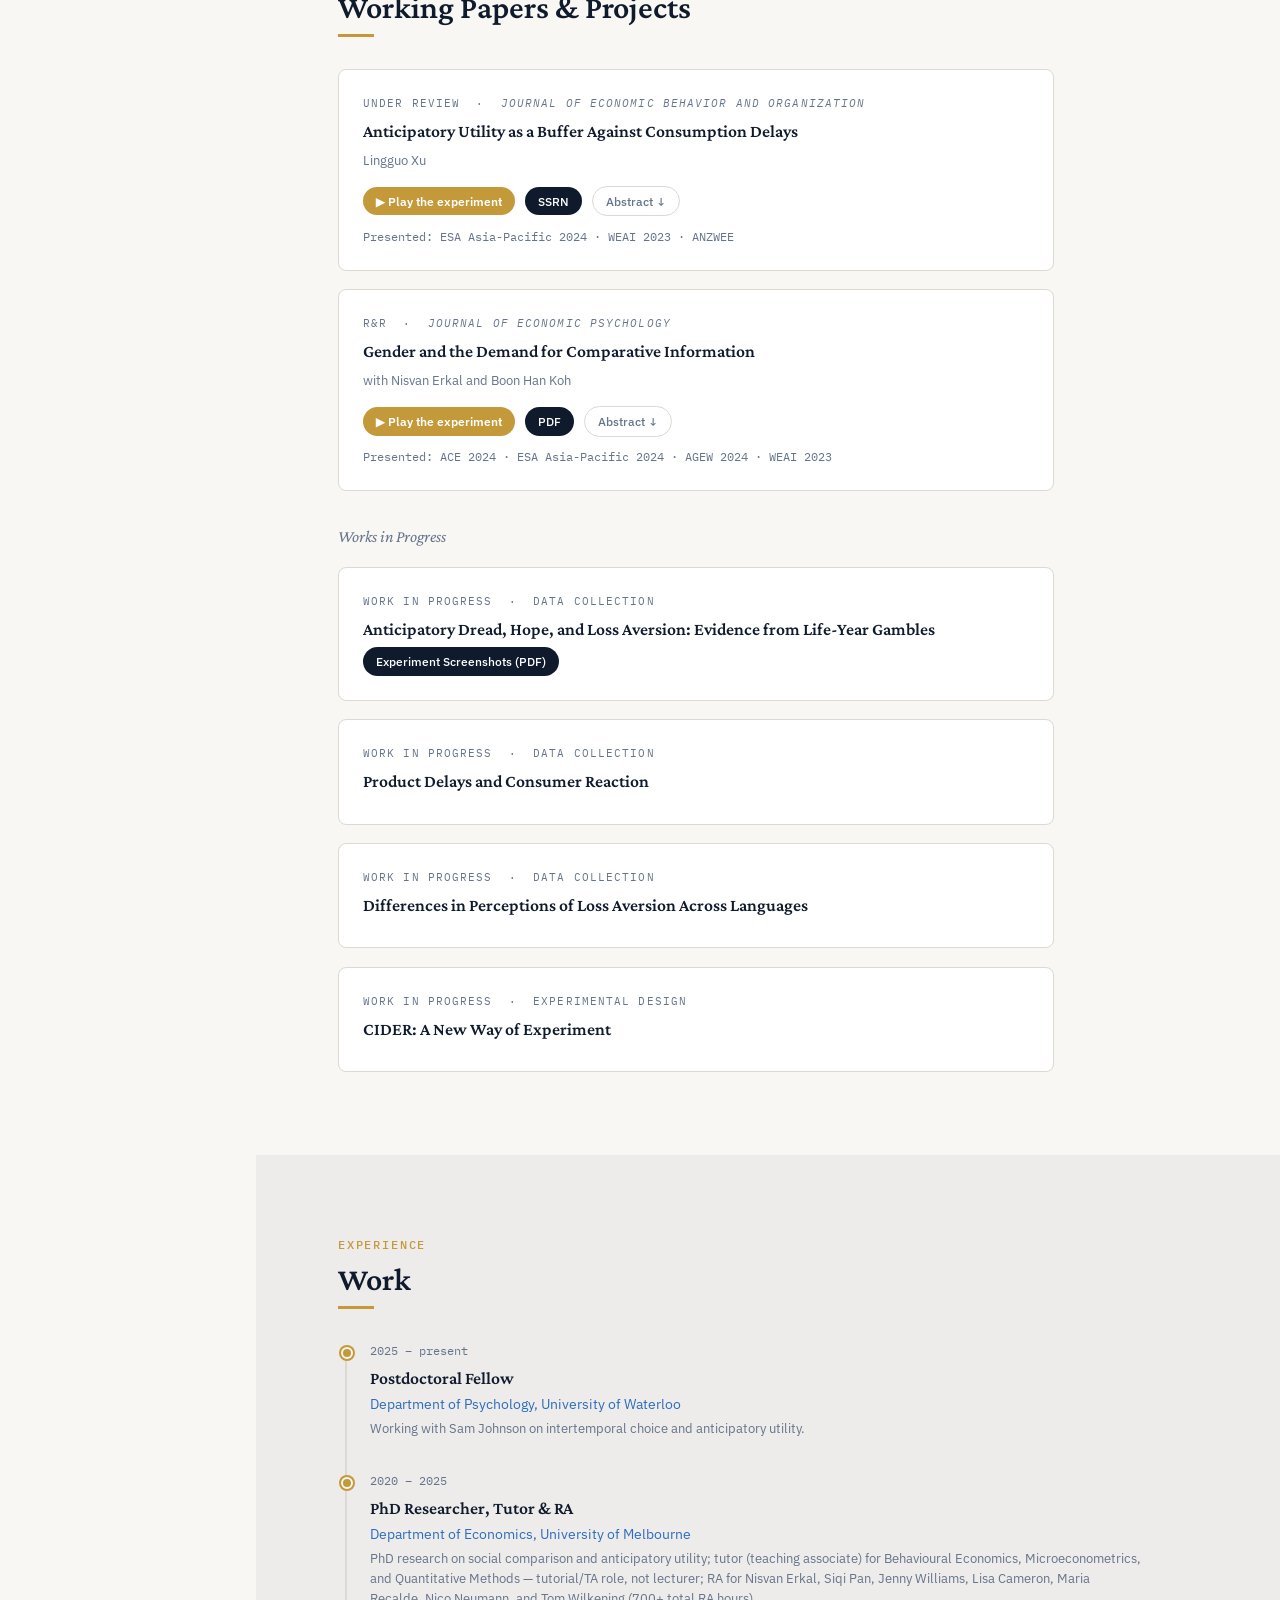
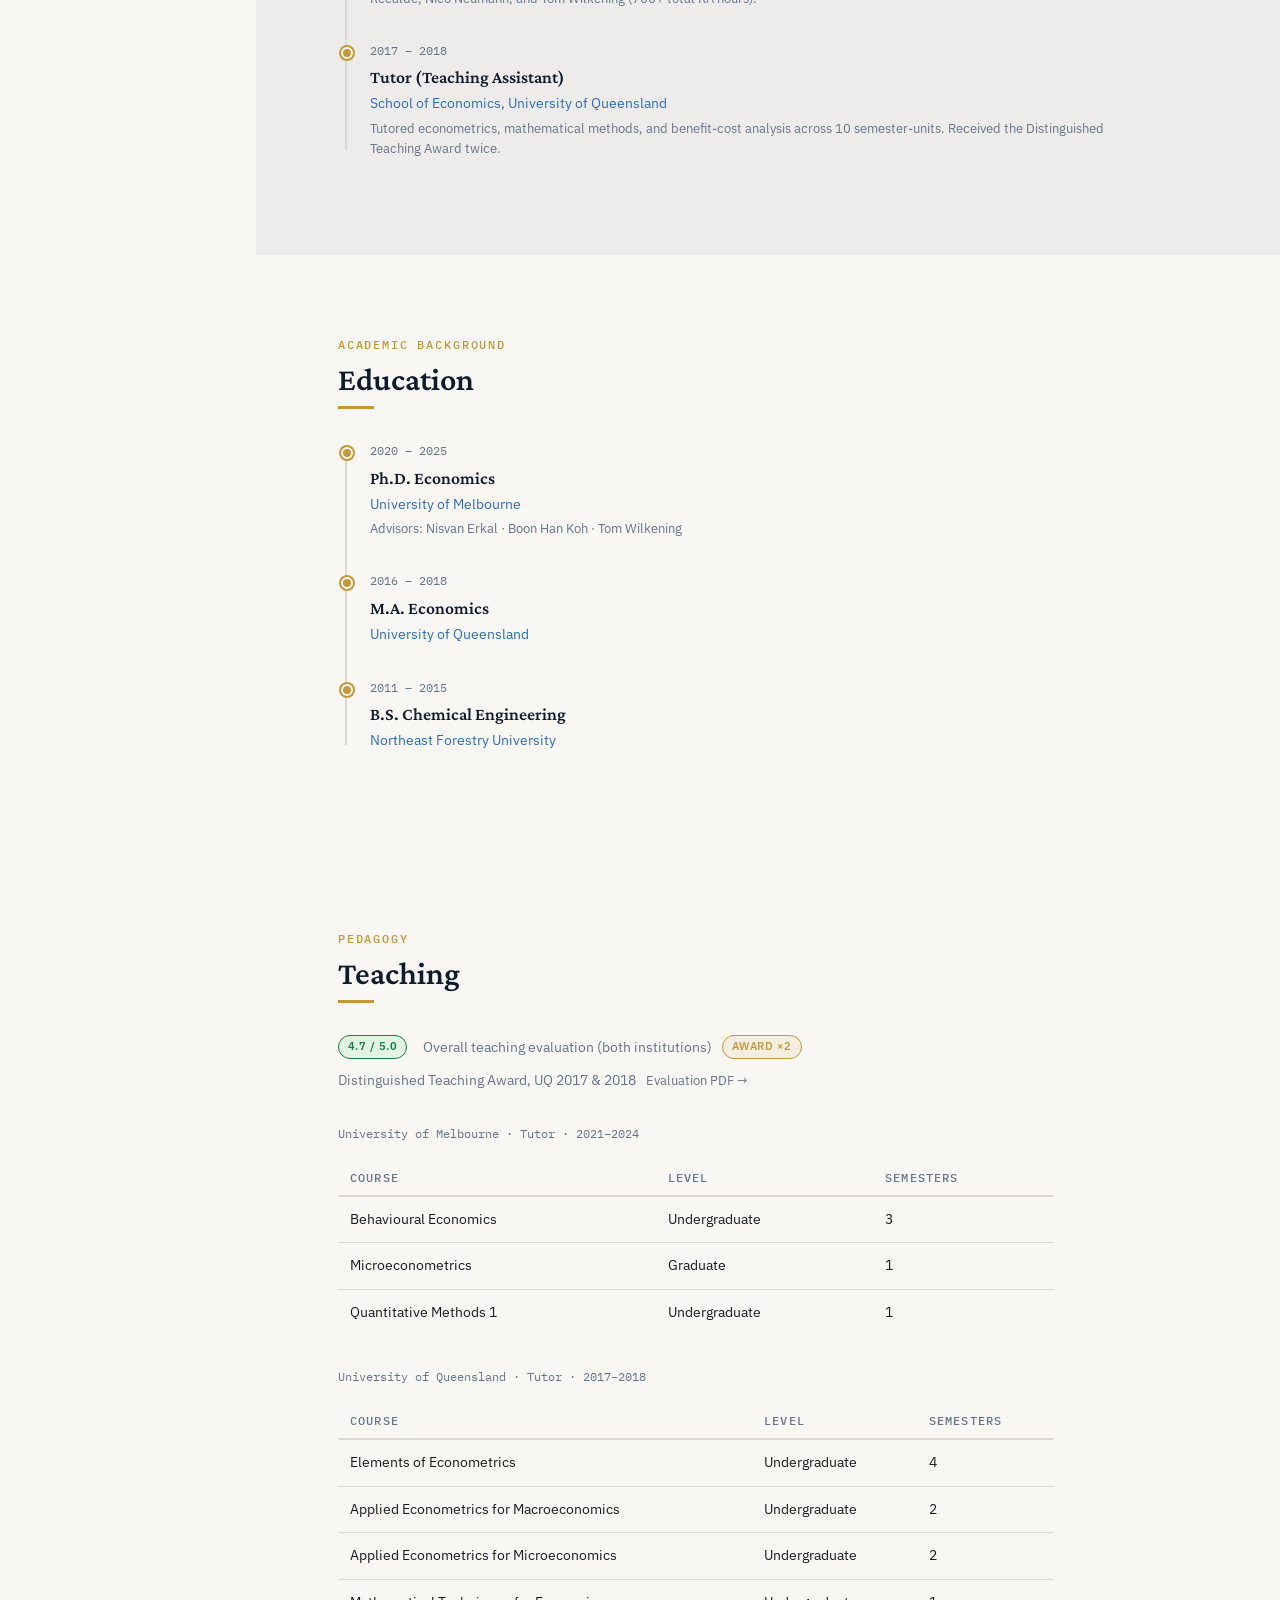
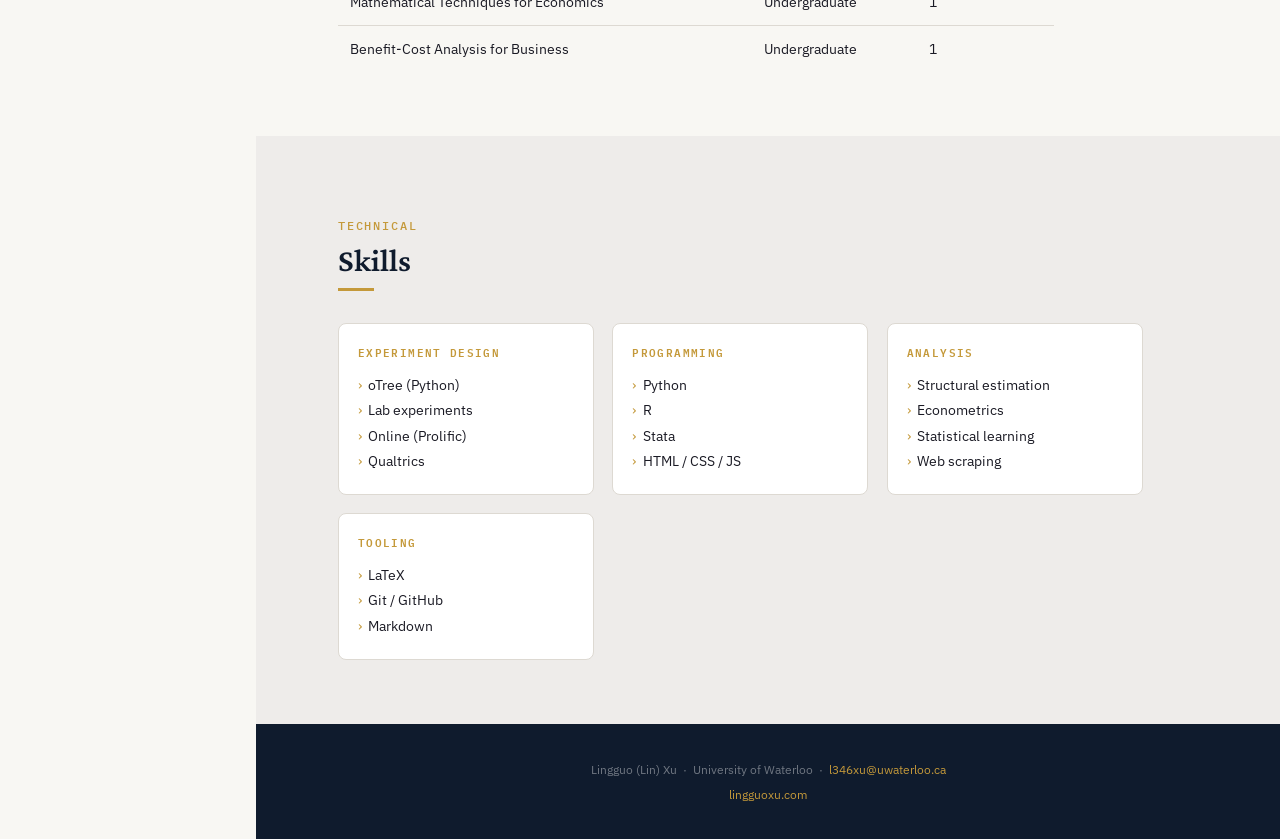
==== commit a212a023: "Add NYT media mention to news and CV - Homepage: add a Sep 2026 news item for the New York Times art" ====
--- a/index.html
+++ b/index.html
@@ -89,6 +89,13 @@
       <p class="sec-label">Latest</p>
       <h2 class="sec-heading">News &amp; Updates</h2>
       <ul class="news-list">
+        <li class="news-item">
+          <span class="news-date">Sep 2026</span>
+          <span class="news-body">
+            <span class="badge badge-blue">Media</span>
+            Quoted on anticipatory utility in <em>The New York Times</em>: <a href="https://www.seattletimes.com/business/dopamine-sites-sell-nothing-and-people-cannot-get-enough/" target="_blank" rel="noopener">"Dopamine Sites Sell Nothing, and People Cannot Get Enough"</a> by Ephrat Livni, on websites that simulate shopping and food delivery but sell nothing (syndicated in <em>The Seattle Times</em>; <a href="https://www.nytimes.com/2026/09/11/world/asia/dopamine-sites-popularity.html" target="_blank" rel="noopener">NYT original</a>).
+          </span>
+        </li>
         <li class="news-item">
           <span class="news-date">Jun 2026</span>
           <span class="news-body">
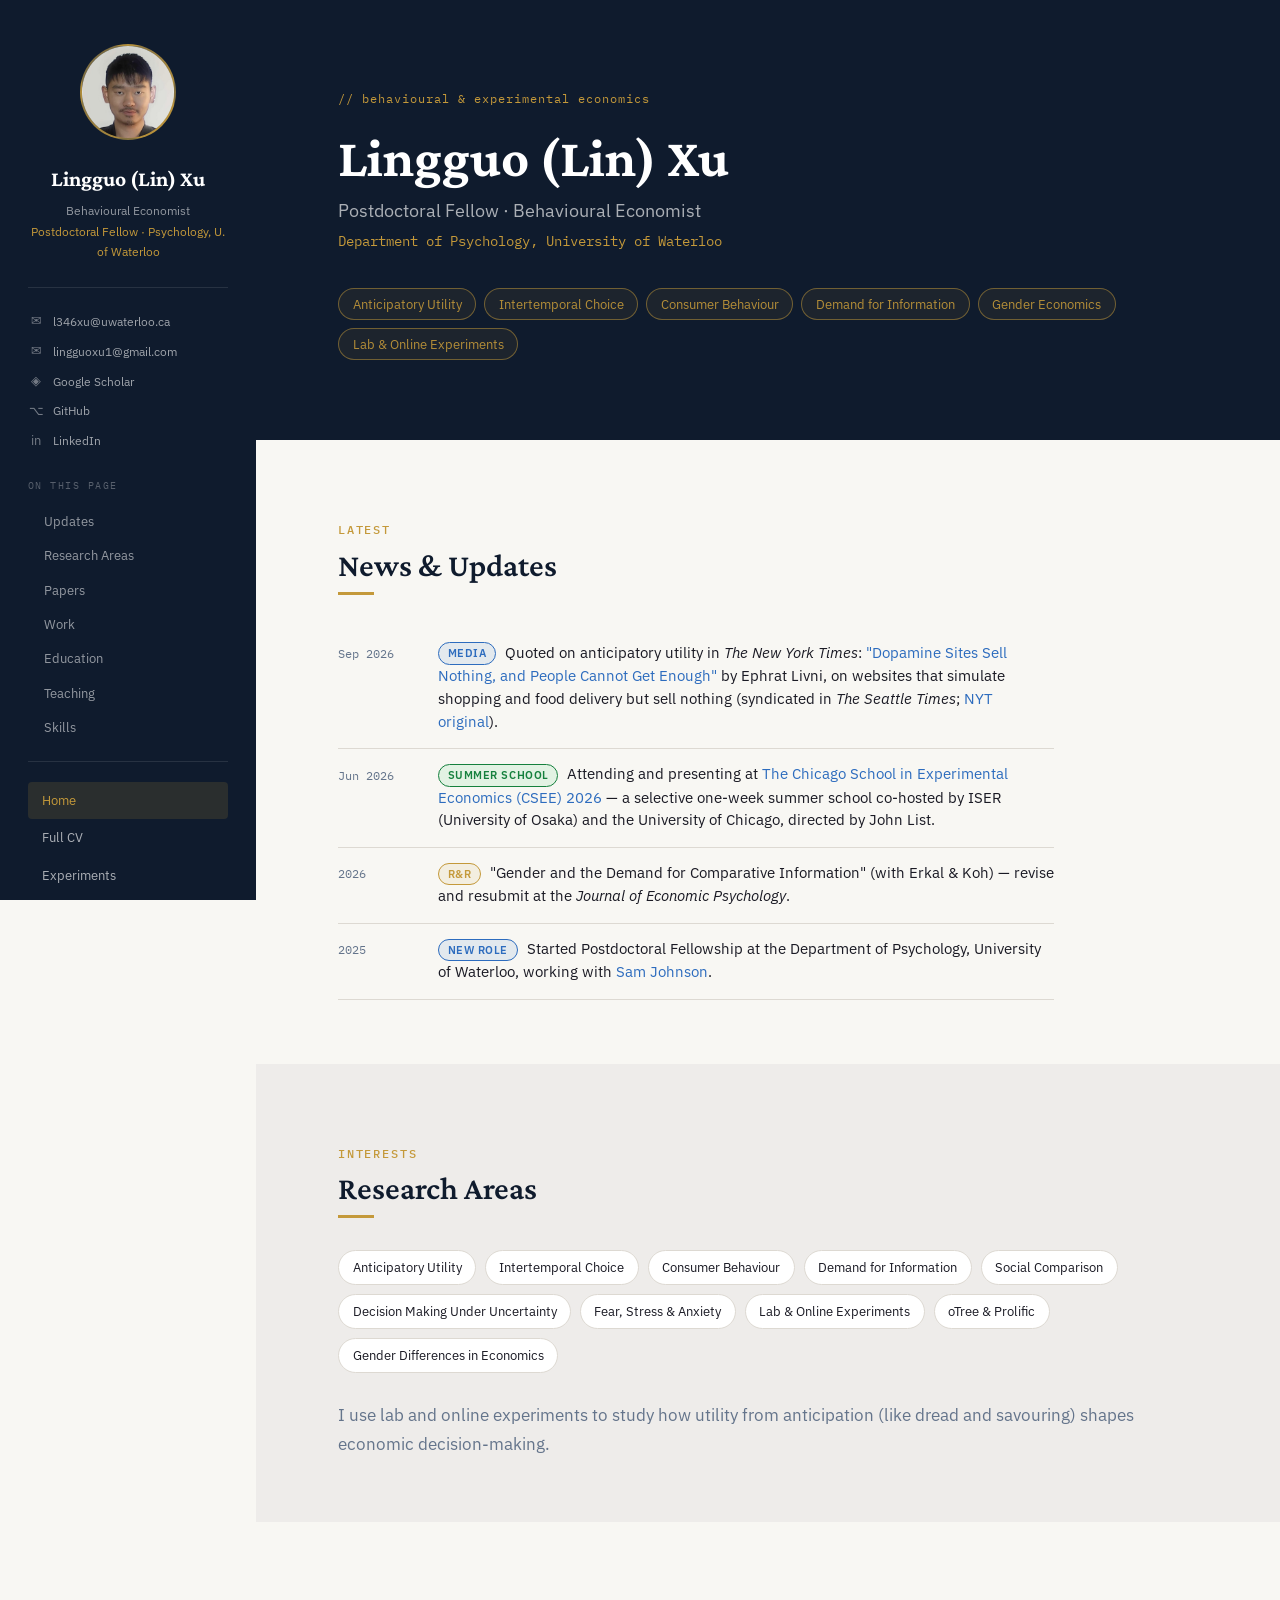
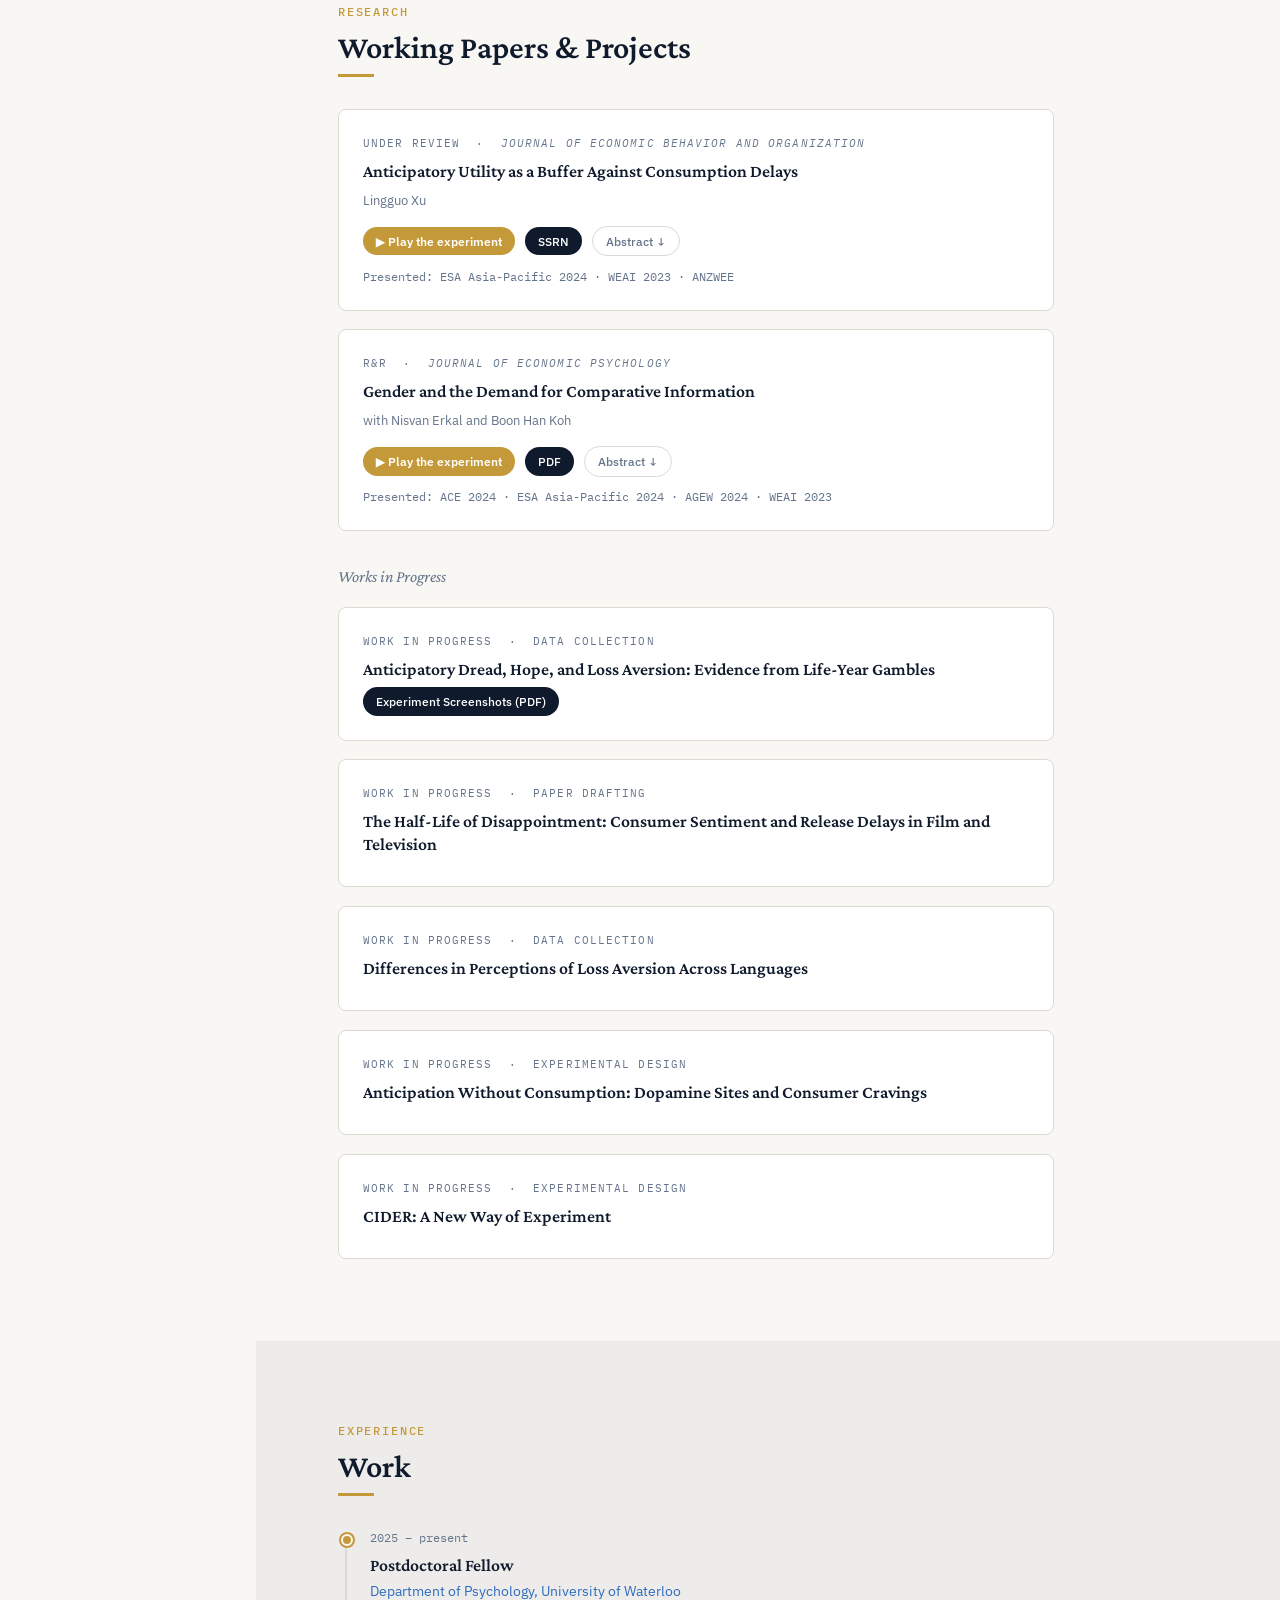
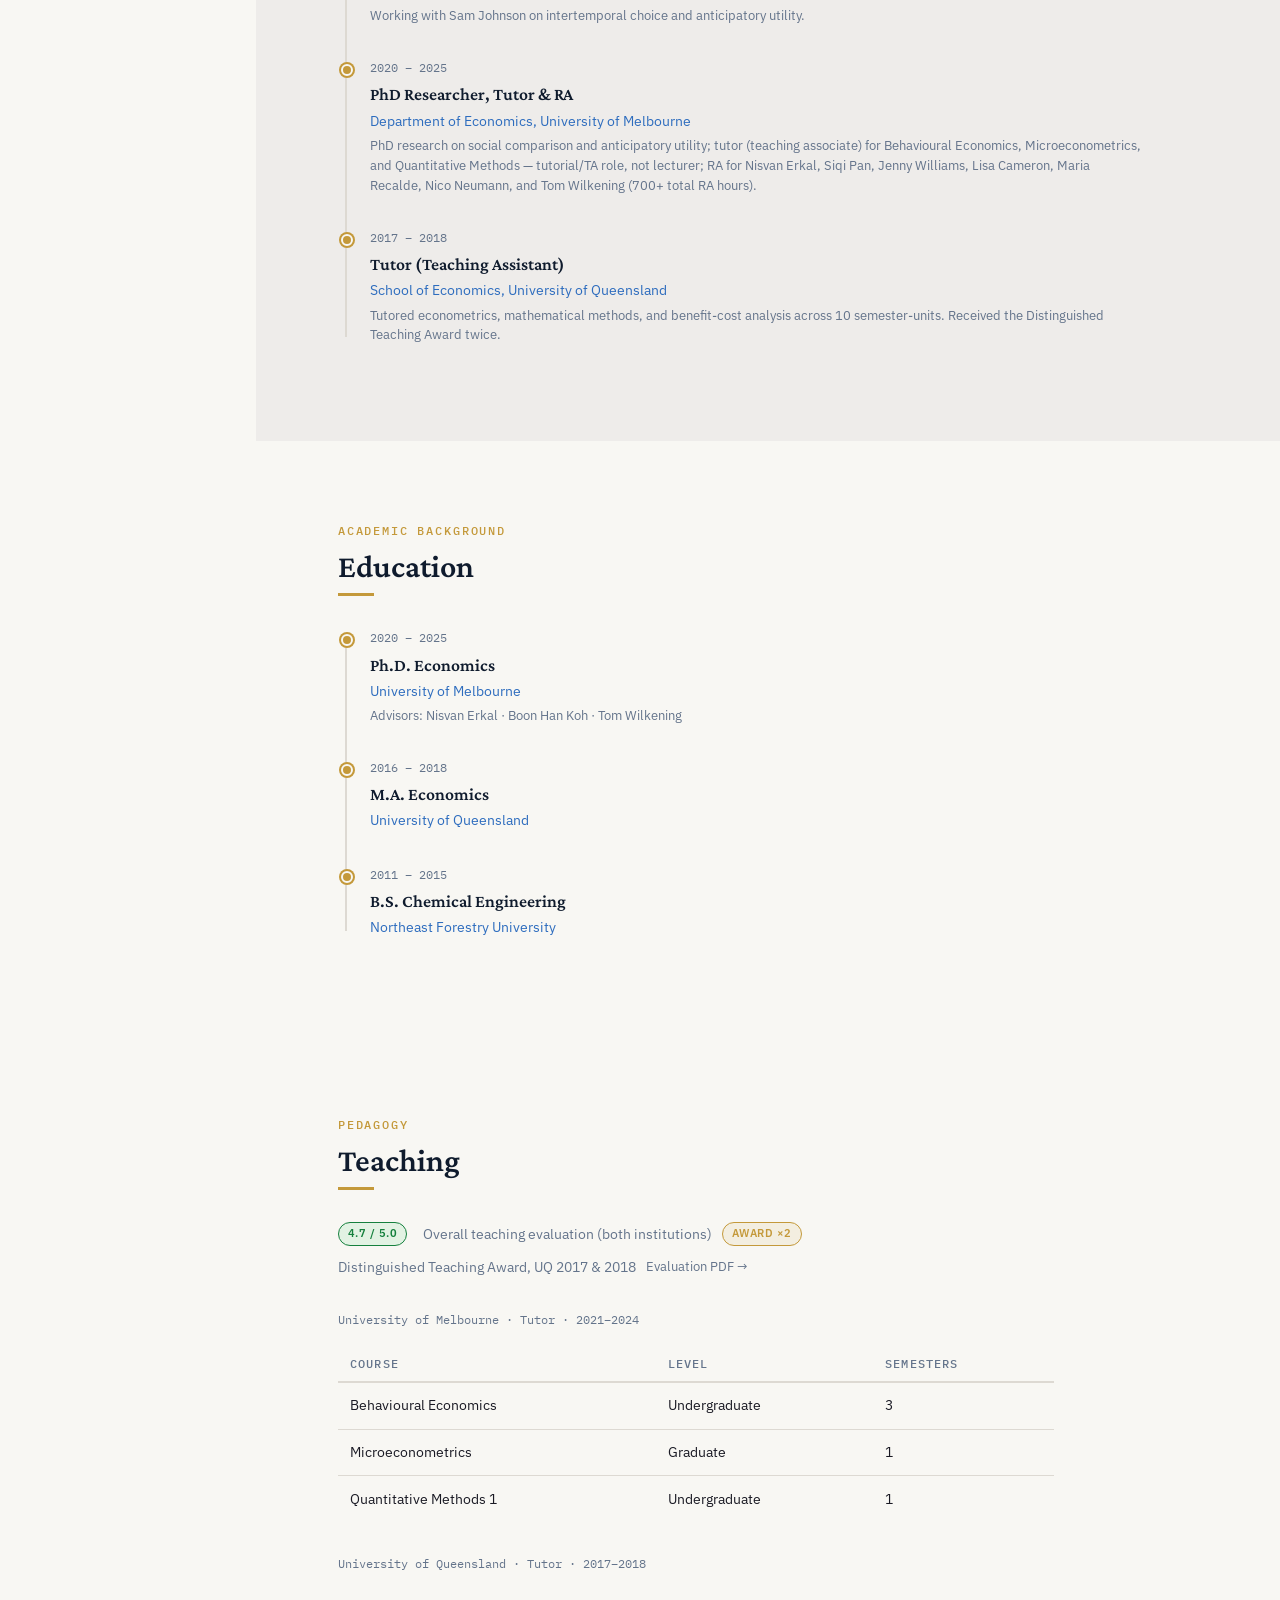
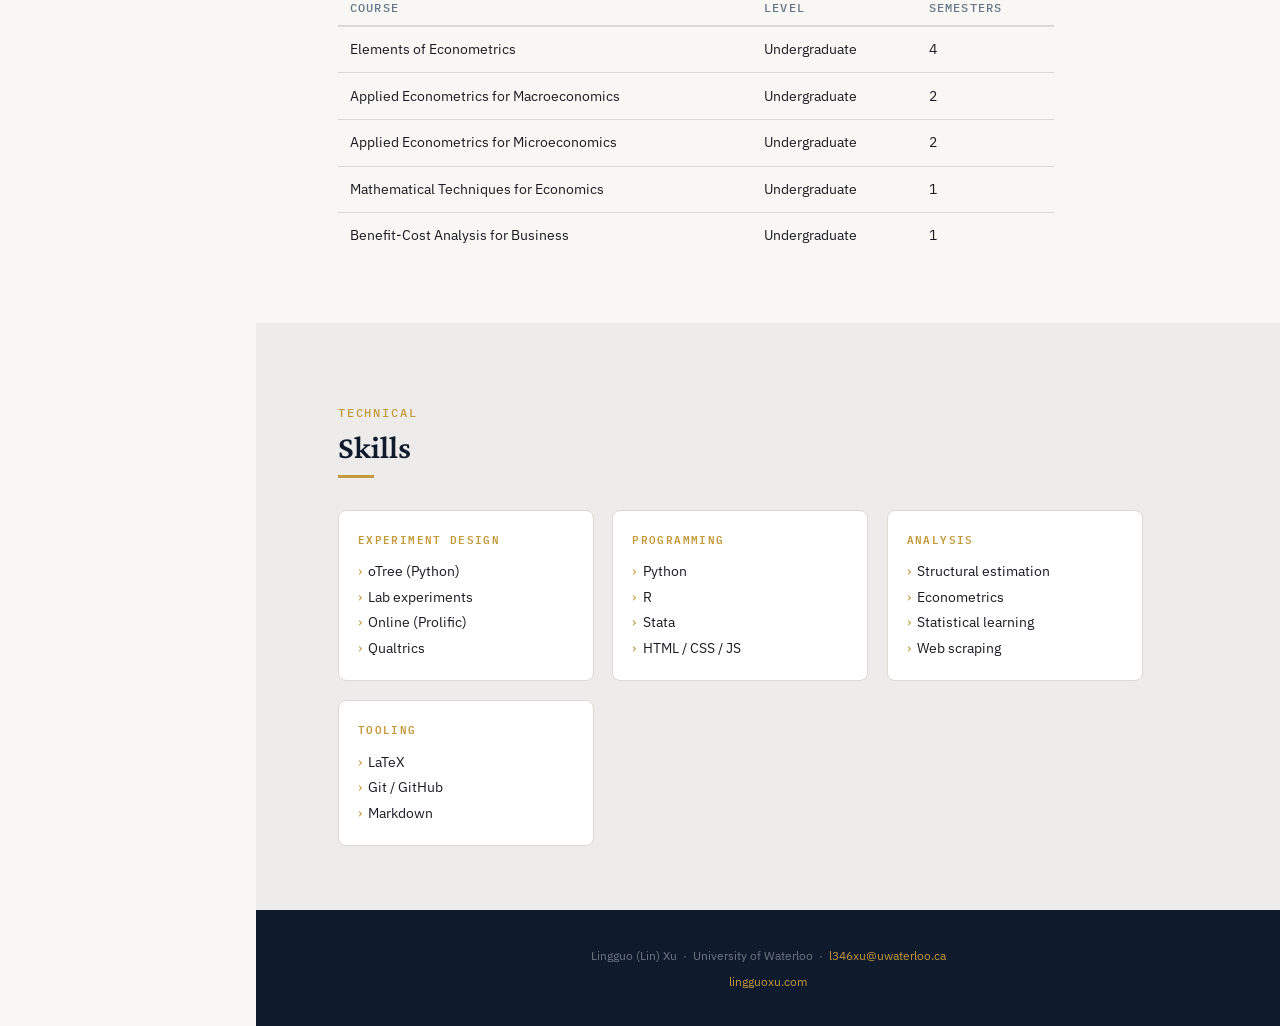
==== commit 4c3d0dc6: "Add consumer behaviour area and two consumer WIPs; CV home button - Homepage: add Consumer Behaviour" ====
--- a/index.html
+++ b/index.html
@@ -14,7 +14,7 @@
   <link rel="preconnect" href="https://fonts.googleapis.com">
   <link rel="preconnect" href="https://fonts.gstatic.com" crossorigin>
   <link href="https://fonts.googleapis.com/css2?family=Crimson+Pro:ital,wght@0,300;0,400;0,600;0,700;1,400;1,600&family=IBM+Plex+Sans:wght@300;400;500;600&family=IBM+Plex+Mono:wght@400;500&display=swap" rel="stylesheet">
-  <link rel="stylesheet" href="styles.css?v=20260709">
+  <link rel="stylesheet" href="styles.css?v=20261008">
 </head>
 <body>
 <div class="site-wrap">
@@ -77,6 +77,7 @@
       <div class="tag-row">
         <span class="tag">Anticipatory Utility</span>
         <span class="tag">Intertemporal Choice</span>
+        <span class="tag">Consumer Behaviour</span>
         <span class="tag">Demand for Information</span>
         <span class="tag">Gender Economics</span>
         <span class="tag">Lab &amp; Online Experiments</span>
@@ -128,6 +129,7 @@
         <div class="rtags">
           <span class="rtag">Anticipatory Utility</span>
           <span class="rtag">Intertemporal Choice</span>
+          <span class="rtag">Consumer Behaviour</span>
           <span class="rtag">Demand for Information</span>
           <span class="rtag">Social Comparison</span>
           <span class="rtag">Decision Making Under Uncertainty</span>
@@ -190,13 +192,18 @@
       </div>
 
       <div class="paper-card">
-        <p class="paper-meta">Work in Progress &nbsp;·&nbsp; Data collection</p>
-        <h3 class="paper-title">Product Delays and Consumer Reaction</h3>
+        <p class="paper-meta">Work in Progress &nbsp;·&nbsp; Paper drafting</p>
+        <h3 class="paper-title">The Half-Life of Disappointment: Consumer Sentiment and Release Delays in Film and Television</h3>
       </div>
 
       <div class="paper-card">
         <p class="paper-meta">Work in Progress &nbsp;·&nbsp; Data collection</p>
         <h3 class="paper-title">Differences in Perceptions of Loss Aversion Across Languages</h3>
+      </div>
+
+      <div class="paper-card">
+        <p class="paper-meta">Work in Progress &nbsp;·&nbsp; Experimental design</p>
+        <h3 class="paper-title">Anticipation Without Consumption: Dopamine Sites and Consumer Cravings</h3>
       </div>
 
       <div class="paper-card">
--- a/styles.css
+++ b/styles.css
@@ -556,6 +556,7 @@
   .hero h1 { font-size: 2.2rem; }
   .sec { padding: 3rem 6% 2.5rem; }
   .cv-doc { padding: 2rem 1.5rem; }
+  .cv-entry-year { flex-shrink: 1; text-align: right; }
   .stat-grid { grid-template-columns: 1fr 1fr; }
   .skills-grid { grid-template-columns: 1fr 1fr; }
 }
